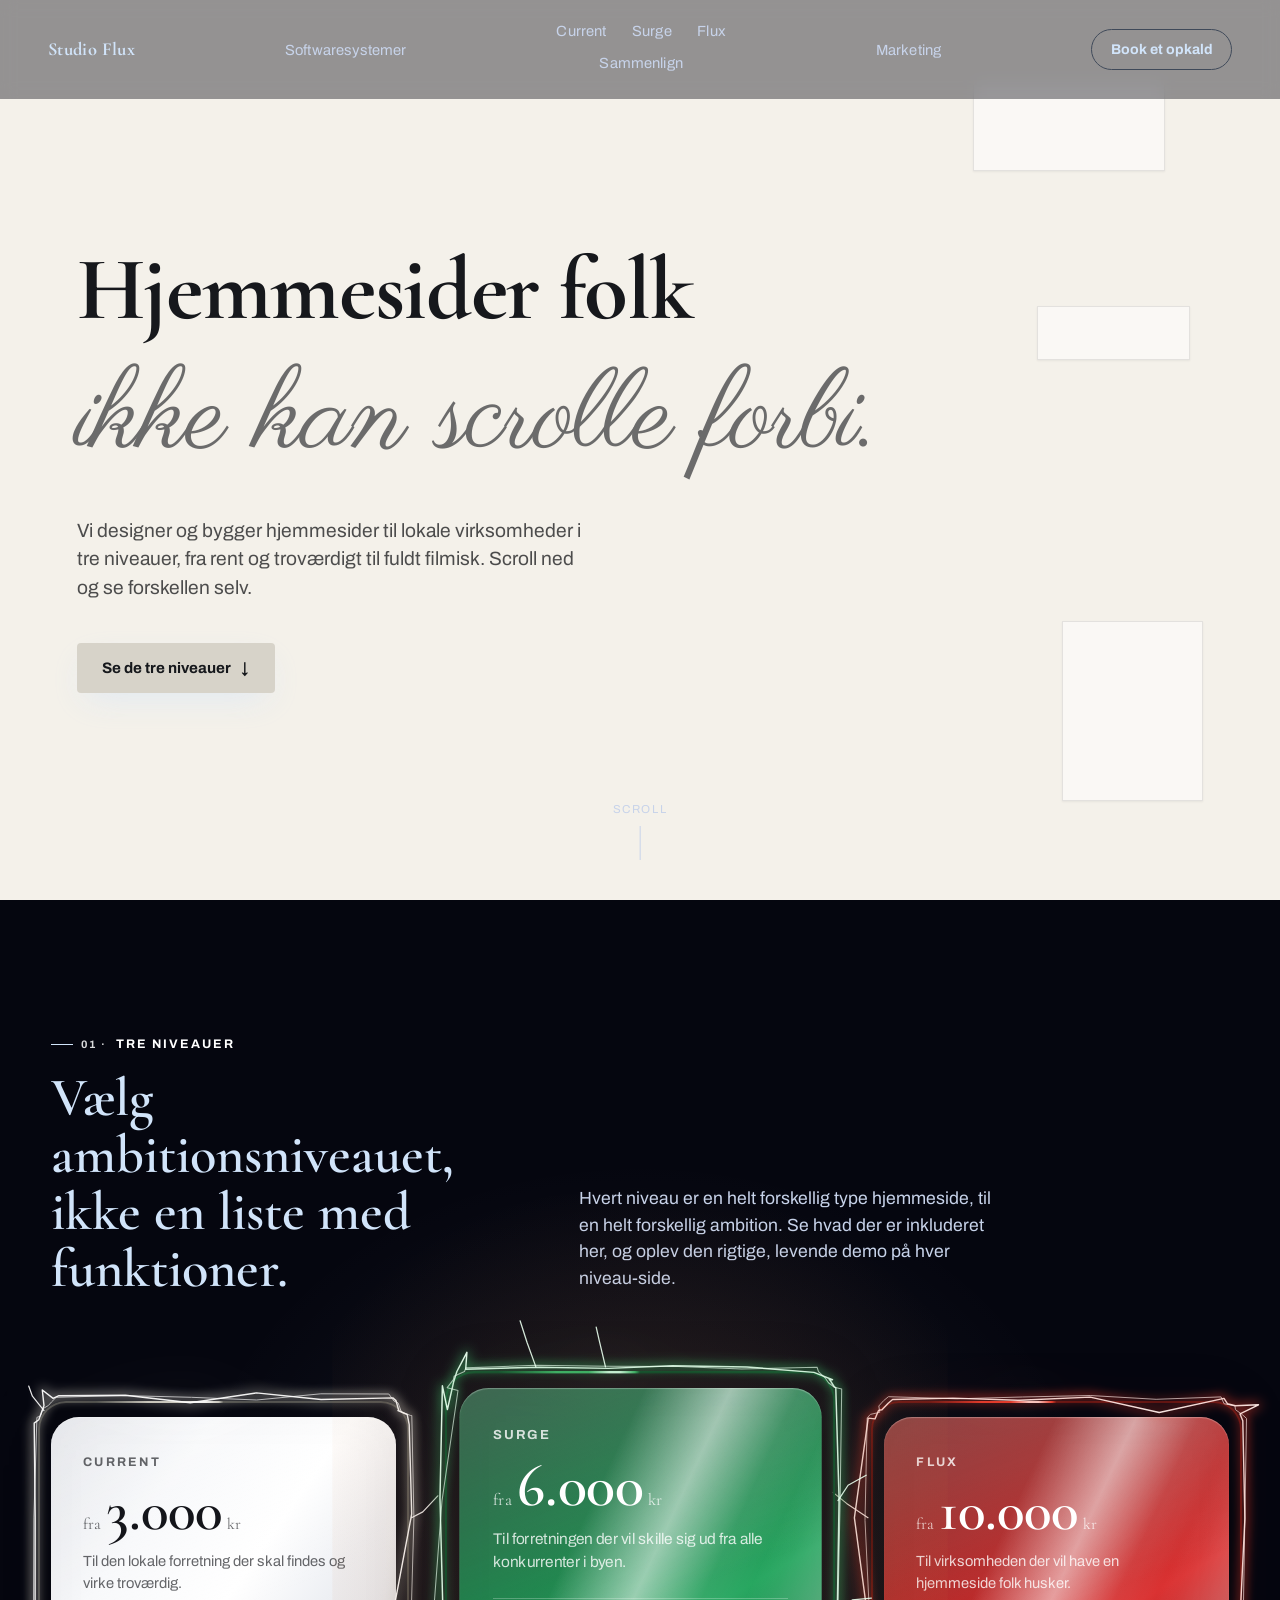
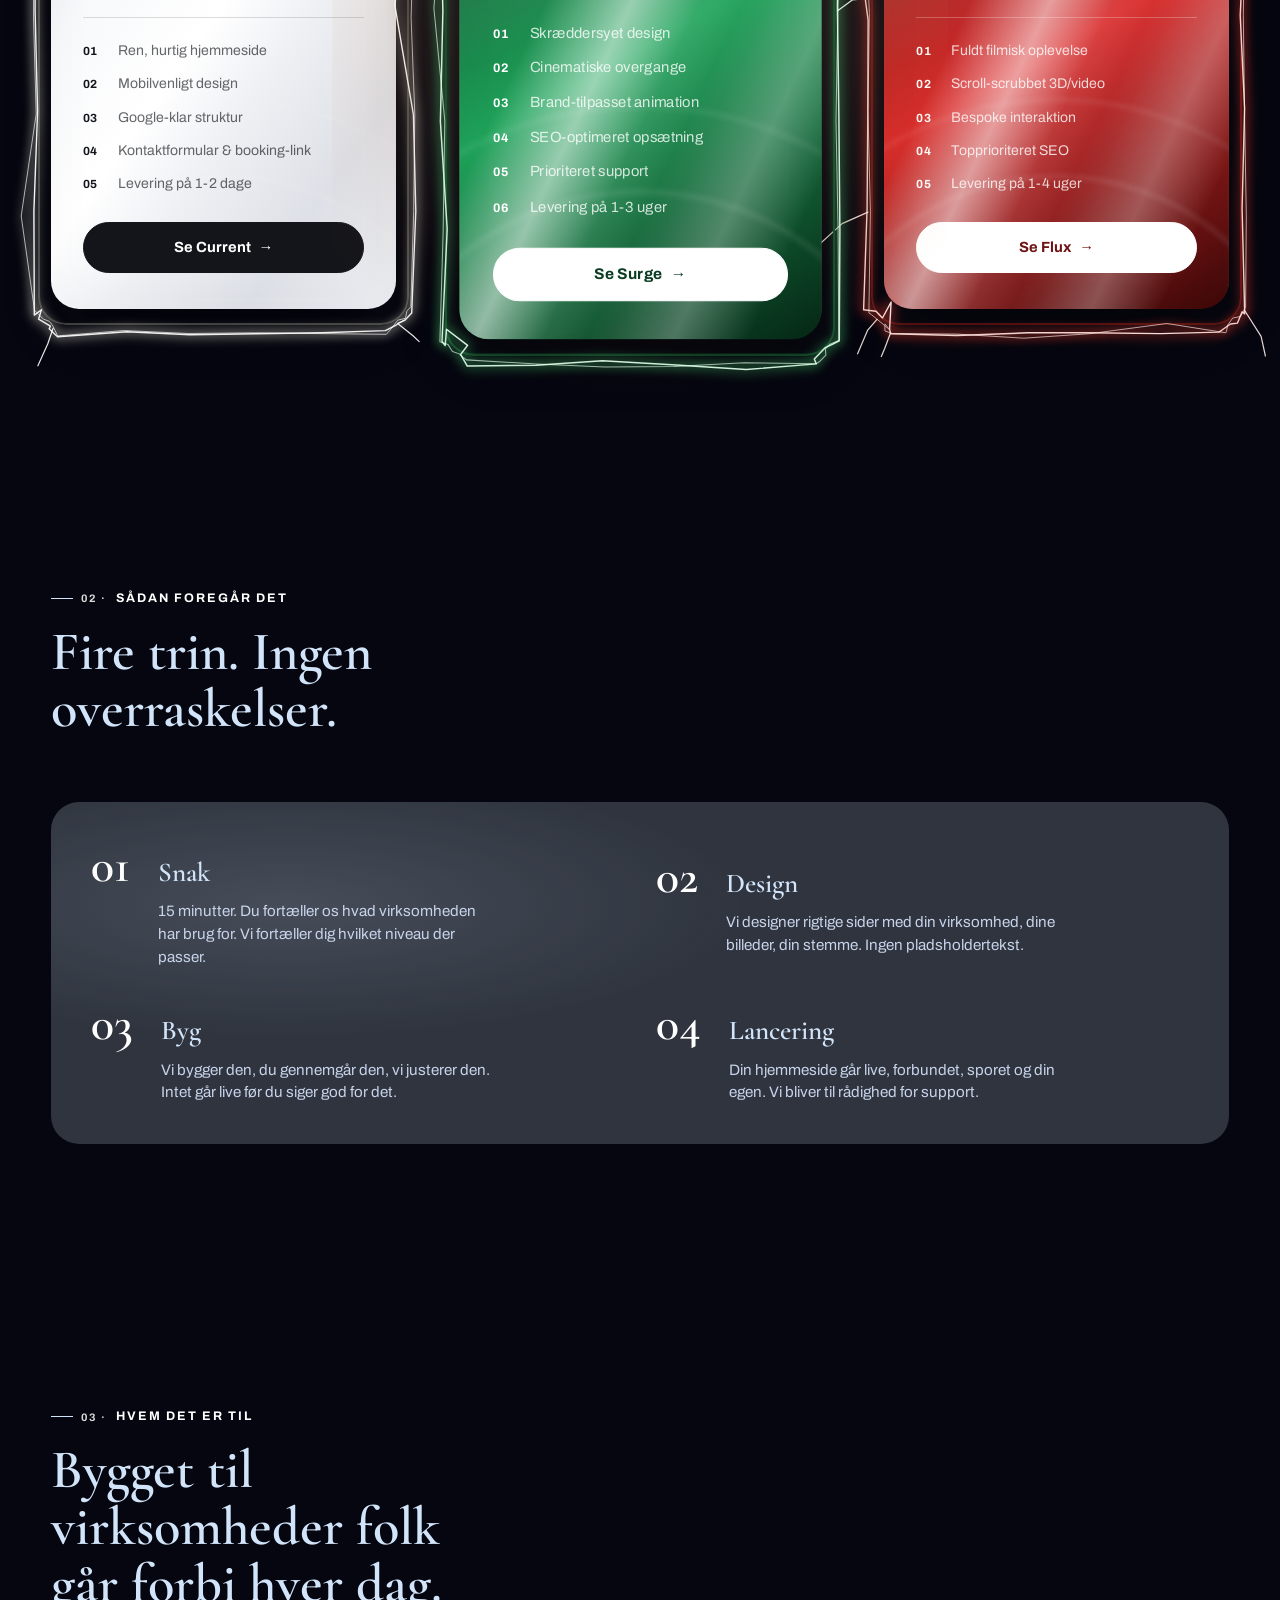
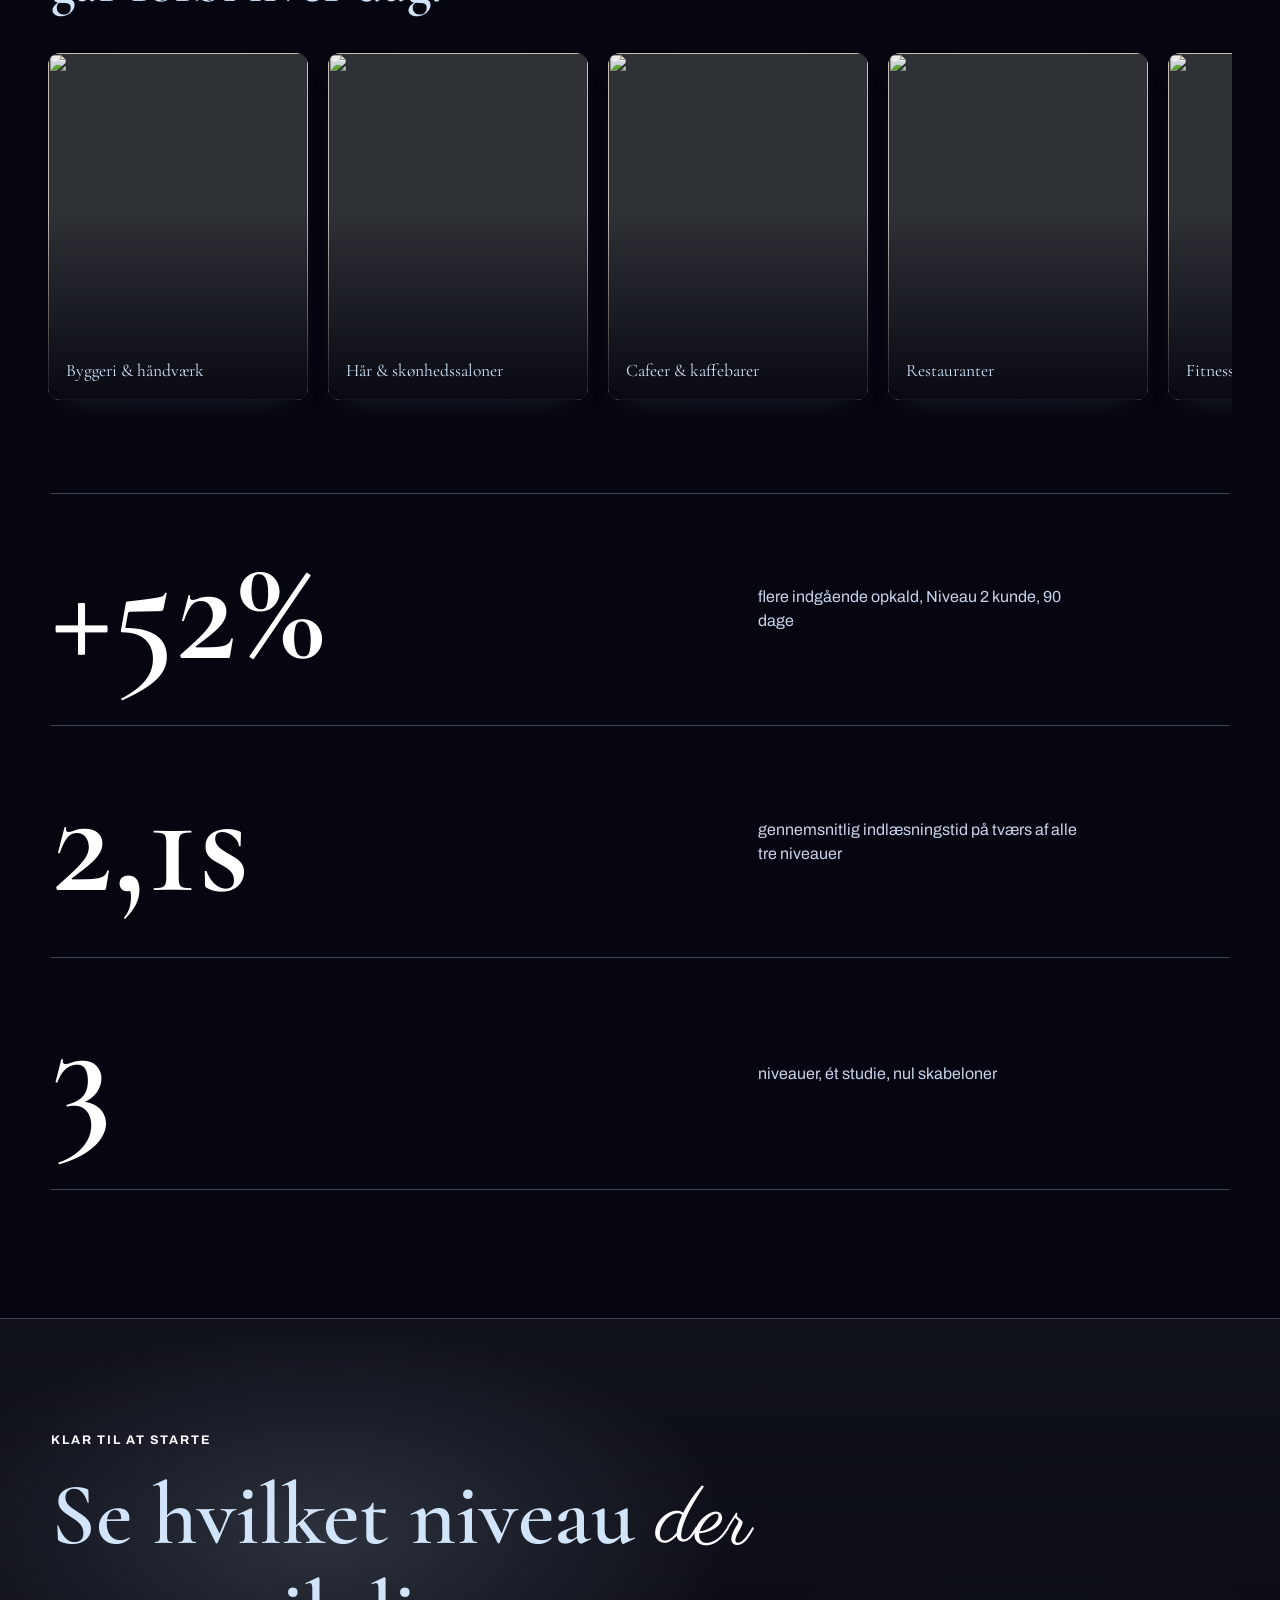
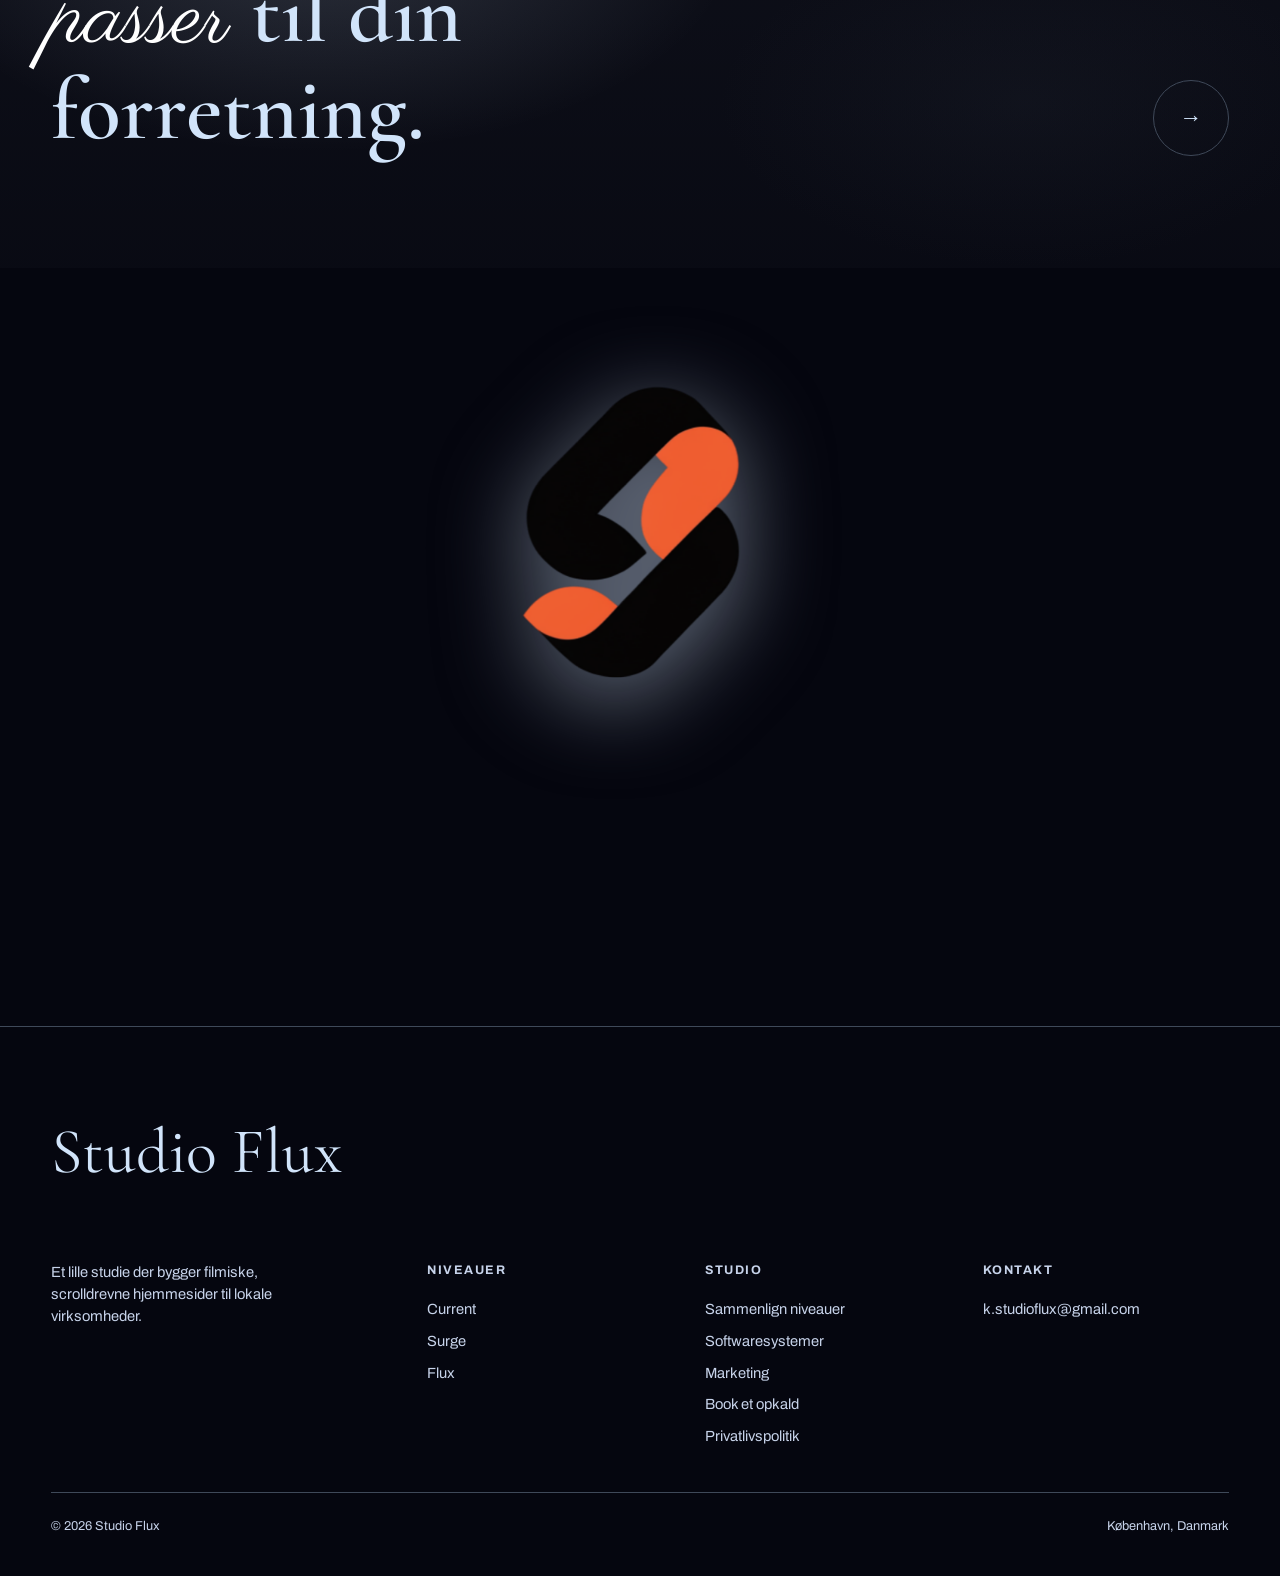
==== index.html @ fb71861e "Initial commit: Studio Flux marketing site Static HTML/CSS/JS site for Studio Flux, a Danish web des" ====
<!doctype html>
<html lang="da">
<head>
<meta charset="UTF-8" />
<meta name="viewport" content="width=device-width, initial-scale=1.0" />
<title>Studio Flux: Hjemmesider man ikke kan scrolle forbi</title>
<meta name="description" content="Studio Flux bygger hjemmesider til lokale virksomheder i tre niveauer: Current, Surge og Flux. Se forskellen, før du køber." />
<link rel="canonical" href="https://studioflux.com/">
<meta property="og:type" content="website">
<meta property="og:site_name" content="Studio Flux">
<meta property="og:title" content="Studio Flux: Hjemmesider man ikke kan scrolle forbi">
<meta property="og:description" content="Studio Flux bygger hjemmesider til lokale virksomheder i tre niveauer: Current, Surge og Flux. Se forskellen, før du køber.">
<meta property="og:url" content="https://studioflux.com/">
<meta property="og:image" content="https://studioflux.com/og-image.png">
<meta property="og:locale" content="da_DK">
<meta name="twitter:card" content="summary_large_image">
<meta name="twitter:title" content="Studio Flux: Hjemmesider man ikke kan scrolle forbi">
<meta name="twitter:description" content="Studio Flux bygger hjemmesider til lokale virksomheder i tre niveauer: Current, Surge og Flux. Se forskellen, før du køber.">
<meta name="twitter:image" content="https://studioflux.com/og-image.png">
<link rel="icon" type="image/svg+xml" href="favicon.svg">
<link rel="apple-touch-icon" href="apple-touch-icon.png">
<link rel="stylesheet" href="css/fonts.css">
<link rel="stylesheet" href="css/tokens.css">
<link rel="stylesheet" href="css/main.css">
<link rel="stylesheet" href="css/home.css">
<link rel="stylesheet" href="css/editorial.css">
<link rel="stylesheet" href="css/pricing-showcase.css">
</head>
<body class="site">
<a class="skip-link" href="#main">Skip to content</a>

<nav class="site-nav" aria-label="Primary">
  <a href="index.html" class="brand"><span class="dot" aria-hidden="true"></span> Studio Flux</a>
  <button class="nav-toggle" id="navToggle" aria-expanded="false" aria-controls="navLinks" aria-label="Toggle menu">
    <svg width="20" height="20" viewBox="0 0 20 20" fill="none" aria-hidden="true"><path d="M2 5h16M2 10h16M2 15h16" stroke="currentColor" stroke-width="1.6" stroke-linecap="round"/></svg>
  </button>
  <ul class="nav-links" id="navLinks">
    <li><a class="nav-link" href="pages/software.html">Softwaresystemer</a></li>
    <li class="nav-tier-group">
      <div class="nav-tier-row">
        <a class="nav-link" href="pages/foundation.html">Current</a>
        <a class="nav-link" href="pages/signature.html">Surge</a>
        <a class="nav-link" href="pages/immersive.html">Flux</a>
      </div>
      <a class="nav-link nav-link-compare" href="pages/compare.html">Sammenlign</a>
    </li>
    <li><a class="nav-link" href="pages/marketing.html">Marketing</a></li>
  </ul>
  <a class="nav-cta" href="pages/contact.html">Book et opkald</a>
</nav>

<main id="main">

  <!-- SCENE 1 : HERO UPGRADE -->
  <section class="hero-upgrade" id="hero" aria-label="Introduction">
    <div class="hero-pin">
      <div class="hero-bg-plain" aria-hidden="true"></div>
      <div class="hero-bg-cinematic" aria-hidden="true"></div>

      <div class="ghost-boxes" aria-hidden="true">
        <span class="ghost-box gb-1"></span>
        <span class="ghost-box gb-2"></span>
        <span class="ghost-box gb-3"></span>
      </div>

      <p class="hero-tier-label" aria-hidden="true">
        <span class="tier-tick">NIVEAU 0</span> &middot; <span class="tier-name-tick">Skabelon</span>
      </p>

      <div class="hero-content">
        <p class="hero-kicker" aria-hidden="true">Studio Flux / webdesignstudie</p>
        <h1 class="hero-h1" id="heroH1">
          <span class="h1-line">Hjemmesider folk</span>
          <span class="h1-line h1-accent font-script">ikke kan scrolle forbi.</span>
        </h1>
        <p class="hero-sub" id="heroSub">Vi designer og bygger hjemmesider til lokale virksomheder i tre niveauer, fra rent og troværdigt til fuldt filmisk. Scroll ned og se forskellen selv.</p>
        <a href="#tiers" class="hero-btn" id="heroBtn">
          <span>Se de tre niveauer</span>
          <span class="btn-arrow" aria-hidden="true">↓</span>
        </a>
      </div>

      <div class="scroll-cue" aria-hidden="true">
        <span>Scroll</span>
        <span class="scroll-cue-line"></span>
      </div>
    </div>
  </section>

  <!-- SCENE 2 : PRICING SHOWCASE -->
  <section class="section pricing-showcase-section" id="tiers" aria-label="Choose a tier">
    <div class="container intro-split">
      <div class="intro-split-head">
        <span class="eyebrow">Tre niveauer</span>
        <h2 class="section-title">Vælg ambitionsniveauet, ikke en liste med funktioner.</h2>
      </div>
      <div class="intro-split-support">
        <p class="section-lede">Hvert niveau er en helt forskellig type hjemmeside, til en helt forskellig ambition. Se hvad der er inkluderet her, og oplev den rigtige, levende demo på hver niveau-side.</p>
      </div>
    </div>

    <div class="container pricing-row">

      <article class="pricing-card" data-tier="current" data-level="1">
        <span class="price-hero-ring" aria-hidden="true"></span>
        <svg class="price-hero-bolt" aria-hidden="true"></svg>
        <span class="price-hero-spark price-hero-spark-1" aria-hidden="true"></span>
        <span class="price-hero-spark price-hero-spark-2" aria-hidden="true"></span>
        <span class="price-hero-spark price-hero-spark-3" aria-hidden="true"></span>
        <span class="price-hero-spark price-hero-spark-4" aria-hidden="true"></span>
        <span class="price-hero-spark price-hero-spark-5" aria-hidden="true"></span>
        <span class="price-hero-bloom" aria-hidden="true"></span>
        <span class="pricing-tier">Current</span>
        <div class="pricing-price"><span class="pre">fra</span><span class="num">3.000</span><span class="unit">kr</span></div>
        <p class="pricing-for">Til den lokale forretning der skal findes og virke troværdig.</p>
        <hr class="pricing-hr">
        <ol class="pricing-feat">
          <li><span class="n">01</span><span>Ren, hurtig hjemmeside</span></li>
          <li><span class="n">02</span><span>Mobilvenligt design</span></li>
          <li><span class="n">03</span><span>Google-klar struktur</span></li>
          <li><span class="n">04</span><span>Kontaktformular &amp; booking-link</span></li>
          <li><span class="n">05</span><span>Levering på 1-2 dage</span></li>
        </ol>
        <a class="pricing-btn pricing-btn-ghost" href="pages/foundation.html">Se Current <span class="btn-arrow" aria-hidden="true">→</span></a>
      </article>

      <div class="pricing-card-featured-wrap">
        <div class="pricing-bg-bleed" aria-hidden="true"></div>
        <article class="pricing-card pricing-card-featured" data-tier="surge" data-level="2">
          <span class="price-hero-ring" aria-hidden="true"></span>
          <svg class="price-hero-bolt" aria-hidden="true"></svg>
          <span class="price-hero-spark price-hero-spark-1" aria-hidden="true"></span>
          <span class="price-hero-spark price-hero-spark-2" aria-hidden="true"></span>
          <span class="price-hero-spark price-hero-spark-3" aria-hidden="true"></span>
          <span class="price-hero-spark price-hero-spark-4" aria-hidden="true"></span>
          <span class="price-hero-spark price-hero-spark-5" aria-hidden="true"></span>
          <span class="price-hero-bloom" aria-hidden="true"></span>

          <span class="pricing-tier">Surge</span>
          <div class="pricing-price"><span class="pre">fra</span><span class="num">6.000</span><span class="unit">kr</span></div>
          <p class="pricing-for">Til forretningen der vil skille sig ud fra alle konkurrenter i byen.</p>
          <hr class="pricing-hr">
          <ol class="pricing-feat">
            <li><span class="n">01</span><span>Skræddersyet design</span></li>
            <li><span class="n">02</span><span>Cinematiske overgange</span></li>
            <li><span class="n">03</span><span>Brand-tilpasset animation</span></li>
            <li><span class="n">04</span><span>SEO-optimeret opsætning</span></li>
            <li><span class="n">05</span><span>Prioriteret support</span></li>
            <li><span class="n">06</span><span>Levering på 1-3 uger</span></li>
          </ol>
          <a class="pricing-btn pricing-btn-solid" href="pages/signature.html">Se Surge <span class="btn-arrow" aria-hidden="true">→</span></a>
        </article>
      </div>

      <article class="pricing-card" data-tier="flux" data-level="3">
        <span class="price-hero-ring" aria-hidden="true"></span>
        <svg class="price-hero-bolt" aria-hidden="true"></svg>
        <span class="price-hero-spark price-hero-spark-1" aria-hidden="true"></span>
        <span class="price-hero-spark price-hero-spark-2" aria-hidden="true"></span>
        <span class="price-hero-spark price-hero-spark-3" aria-hidden="true"></span>
        <span class="price-hero-spark price-hero-spark-4" aria-hidden="true"></span>
        <span class="price-hero-spark price-hero-spark-5" aria-hidden="true"></span>
        <span class="price-hero-bloom" aria-hidden="true"></span>
        <span class="pricing-tier">Flux</span>
        <div class="pricing-price"><span class="pre">fra</span><span class="num">10.000</span><span class="unit">kr</span></div>
        <p class="pricing-for">Til virksomheden der vil have en hjemmeside folk husker.</p>
        <hr class="pricing-hr">
        <ol class="pricing-feat">
          <li><span class="n">01</span><span>Fuldt filmisk oplevelse</span></li>
          <li><span class="n">02</span><span>Scroll-scrubbet 3D/video</span></li>
          <li><span class="n">03</span><span>Bespoke interaktion</span></li>
          <li><span class="n">04</span><span>Topprioriteret SEO</span></li>
          <li><span class="n">05</span><span>Levering på 1-4 uger</span></li>
        </ol>
        <a class="pricing-btn pricing-btn-ghost" href="pages/immersive.html">Se Flux <span class="btn-arrow" aria-hidden="true">→</span></a>
      </article>

    </div>
  </section>

  <!-- SCENE 3 : PROCESS + VIDEO -->
  <section class="section process-section" aria-label="How it works">
    <div class="container">
      <span class="eyebrow">Sådan foregår det</span>
      <h2 class="section-title">Fire trin. Ingen overraskelser.</h2>
    </div>

    <div class="process-video-wrap container">
      <video class="process-video" id="processVideo" muted playsinline preload="auto" aria-hidden="true"></video>
      <div class="process-video-scrim" aria-hidden="true"></div>

      <div class="process-steps">
        <div class="process-step is-active" data-step="0">
          <span class="process-step-num">01</span>
          <div>
            <h3>Snak</h3>
            <p>15 minutter. Du fortæller os hvad virksomheden har brug for. Vi fortæller dig hvilket niveau der passer.</p>
          </div>
        </div>
        <div class="process-step" data-step="1">
          <span class="process-step-num">02</span>
          <div>
            <h3>Design</h3>
            <p>Vi designer rigtige sider med din virksomhed, dine billeder, din stemme. Ingen pladsholdertekst.</p>
          </div>
        </div>
        <div class="process-step" data-step="2">
          <span class="process-step-num">03</span>
          <div>
            <h3>Byg</h3>
            <p>Vi bygger den, du gennemgår den, vi justerer den. Intet går live før du siger god for det.</p>
          </div>
        </div>
        <div class="process-step" data-step="3">
          <span class="process-step-num">04</span>
          <div>
            <h3>Lancering</h3>
            <p>Din hjemmeside går live, forbundet, sporet og din egen. Vi bliver til rådighed for support.</p>
          </div>
        </div>
      </div>

      <div class="process-progress" role="tablist" aria-label="Trin i processen">
        <button type="button" class="process-progress-bar is-active" data-step="0" role="tab" aria-selected="true" aria-label="Trin 1: Snak"><i></i></button>
        <button type="button" class="process-progress-bar" data-step="1" role="tab" aria-selected="false" aria-label="Trin 2: Design"><i></i></button>
        <button type="button" class="process-progress-bar" data-step="2" role="tab" aria-selected="false" aria-label="Trin 3: Byg"><i></i></button>
        <button type="button" class="process-progress-bar" data-step="3" role="tab" aria-selected="false" aria-label="Trin 4: Lancering"><i></i></button>
      </div>
    </div>
  </section>

  <!-- SCENE 4 : WHO IT'S FOR -->
  <section class="section whofor-section" aria-label="Who Studio Flux builds for">
    <div class="container">
      <span class="eyebrow">Hvem det er til</span>
      <h2 class="section-title">Bygget til virksomheder folk går forbi hver dag.</h2>
    </div>
    <div class="trade-strip" id="tradeStrip" role="list">
      <div class="trade-card" role="listitem">
        <img src="https://images.unsplash.com/photo-1541888946425-d81bb19240f5?auto=format&fit=crop&w=800&q=70" alt="" loading="lazy">
        <span>Byggeri &amp; håndværk</span>
      </div>
      <div class="trade-card" role="listitem">
        <img src="https://images.unsplash.com/photo-1560066984-138dadb4c035?auto=format&fit=crop&w=800&q=70" alt="" loading="lazy">
        <span>Hår &amp; skønhedssaloner</span>
      </div>
      <div class="trade-card" role="listitem">
        <img src="https://images.unsplash.com/photo-1495474472287-4d71bcdd2085?auto=format&fit=crop&w=800&q=70" alt="" loading="lazy">
        <span>Cafeer &amp; kaffebarer</span>
      </div>
      <div class="trade-card" role="listitem">
        <img src="https://images.unsplash.com/photo-1517248135467-4c7edcad34c4?auto=format&fit=crop&w=800&q=70" alt="" loading="lazy">
        <span>Restauranter</span>
      </div>
      <div class="trade-card" role="listitem">
        <img src="https://images.unsplash.com/photo-1571902943202-507ec2618e8f?auto=format&fit=crop&w=800&q=70" alt="" loading="lazy">
        <span>Fitnesscentre &amp; studier</span>
      </div>
      <div class="trade-card" role="listitem">
        <img src="https://images.unsplash.com/photo-1504148455328-c376907d081c?auto=format&fit=crop&w=800&q=70" alt="" loading="lazy">
        <span>Tømrer &amp; snedker</span>
      </div>
    </div>
  </section>

  <!-- SCENE 5 : PROOF -->
  <section class="section proof-cta-section" aria-label="Proof">
    <div class="container stat-stack" aria-label="Kundeoplevelser">
      <div class="stat-block">
        <span class="stat-number" data-count-to="64" data-prefix="+" data-suffix="%">+0%</span>
        <div class="stat-copy"><p>flere indgående opkald, Niveau 2 kunde, 90 dage</p></div>
      </div>
      <div class="stat-block">
        <span class="stat-number">2,1s</span>
        <div class="stat-copy"><p>gennemsnitlig indlæsningstid på tværs af alle tre niveauer</p></div>
      </div>
      <div class="stat-block">
        <span class="stat-number">3</span>
        <div class="stat-copy"><p>niveauer, ét studie, nul skabeloner</p></div>
      </div>
    </div>
  </section>

  <!-- SCENE 6 : CLOSING CTA -->
  <a class="closing-cta" href="pages/contact.html">
    <div class="closing-cta-inner">
      <div>
        <span class="closing-cta-eyebrow">Klar til at starte</span>
        <h2>Se hvilket niveau <span class="font-script">der passer</span> til din forretning.</h2>
      </div>
      <span class="closing-cta-arrow" aria-hidden="true">→</span>
    </div>
  </a>

  <section class="section ig-badge-section" aria-label="Følg os">
    <div class="container" style="display:flex; justify-content:center;">
      <a class="ig-badge" href="https://www.instagram.com/stu.dioflux/" target="_blank" rel="noopener noreferrer" aria-label="Følg Studio Flux på Instagram (åbner i nyt vindue)">
        <img src="img/studio-flux-icon-transparent.png" alt="">
      </a>
    </div>
  </section>

</main>

<footer class="site-footer">
  <a href="index.html" class="footer-brand">Studio Flux</a>
  <div class="footer-grid">
    <div>
      <p style="color:var(--bone-dim); max-width:32ch; font-size:0.92rem;">Et lille studie der bygger filmiske, scrolldrevne hjemmesider til lokale virksomheder.</p>
    </div>
    <div>
      <h4>Niveauer</h4>
      <a href="pages/foundation.html">Current</a>
      <a href="pages/signature.html">Surge</a>
      <a href="pages/immersive.html">Flux</a>
    </div>
    <div>
      <h4>Studio</h4>
      <a href="pages/compare.html">Sammenlign niveauer</a>
      <a href="pages/software.html">Softwaresystemer</a>
      <a href="pages/marketing.html">Marketing</a>
      <a href="pages/contact.html">Book et opkald</a>
      <a href="pages/privatlivspolitik.html">Privatlivspolitik</a>
    </div>
    <div>
      <h4>Kontakt</h4>
      <a href="mailto:k.studioflux@gmail.com">k.studioflux@gmail.com</a>
    </div>
  </div>
  <div class="foot-bottom">
    <span>© 2026 Studio Flux</span>
    <span>København, Danmark</span>
  </div>
</footer>

<script src="https://cdn.jsdelivr.net/npm/gsap@3.12.5/dist/gsap.min.js"></script>
<script src="https://cdn.jsdelivr.net/npm/gsap@3.12.5/dist/ScrollTrigger.min.js"></script>
<script src="https://cdn.jsdelivr.net/npm/lenis@1.1.13/dist/lenis.min.js"></script>
<script src="js/main.js"></script>
<script src="js/hero.js"></script>
<script src="js/tiers.js"></script>
<script src="js/pricing-showcase.js"></script>
<script src="js/process-video.js"></script>
<script src="js/editorial.js"></script>
</body>
</html>
---- css/fonts.css ----
/* Self-hosted fonts (GDPR: no request to Google's servers, no IP shared
   with a third party just to render text). Latin subset only — covers
   Danish (æ, ø, å) and English copy used on this site. */

@font-face {
  font-family: 'Archivo';
  font-style: normal;
  font-weight: 400 800;
  font-display: swap;
  src: url("fonts/archivo-variable.woff2") format('woff2');
  unicode-range: U+0000-00FF, U+0131, U+0152-0153, U+02BB-02BC, U+02C6, U+02DA, U+02DC, U+0304, U+0308, U+0329, U+2000-206F, U+20AC, U+2122, U+2191, U+2193, U+2212, U+2215, U+FEFF, U+FFFD;
}

@font-face {
  font-family: 'Cormorant Garamond';
  font-style: normal;
  font-weight: 300 700;
  font-display: swap;
  src: url("fonts/cormorant-garamond-normal.woff2") format('woff2');
  unicode-range: U+0000-00FF, U+0131, U+0152-0153, U+02BB-02BC, U+02C6, U+02DA, U+02DC, U+0304, U+0308, U+0329, U+2000-206F, U+20AC, U+2122, U+2191, U+2193, U+2212, U+2215, U+FEFF, U+FFFD;
}

@font-face {
  font-family: 'Cormorant Garamond';
  font-style: italic;
  font-weight: 400 500;
  font-display: swap;
  src: url("fonts/cormorant-garamond-italic.woff2") format('woff2');
  unicode-range: U+0000-00FF, U+0131, U+0152-0153, U+02BB-02BC, U+02C6, U+02DA, U+02DC, U+0304, U+0308, U+0329, U+2000-206F, U+20AC, U+2122, U+2191, U+2193, U+2212, U+2215, U+FEFF, U+FFFD;
}

@font-face {
  font-family: 'Parisienne';
  font-style: normal;
  font-weight: 400;
  font-display: swap;
  src: url("fonts/parisienne-regular.woff2") format('woff2');
  unicode-range: U+0000-00FF, U+0131, U+0152-0153, U+02BB-02BC, U+02C6, U+02DA, U+02DC, U+0304, U+0308, U+0329, U+2000-206F, U+20AC, U+2122, U+2191, U+2193, U+2212, U+2215, U+FEFF, U+FFFD;
}

/* Only used on demo/tier1.html (Kaffe Værk) */
@font-face {
  font-family: 'Inter';
  font-style: normal;
  font-weight: 400 800;
  font-display: swap;
  src: url("fonts/inter-variable.woff2") format('woff2');
  unicode-range: U+0000-00FF, U+0131, U+0152-0153, U+02BB-02BC, U+02C6, U+02DA, U+02DC, U+0304, U+0308, U+0329, U+2000-206F, U+20AC, U+2122, U+2191, U+2193, U+2212, U+2215, U+FEFF, U+FFFD;
}

/* Only used on demo/tier2.html (Studio Nord Hair) */
@font-face {
  font-family: 'Playfair Display';
  font-style: normal;
  font-weight: 400 700;
  font-display: swap;
  src: url("fonts/playfair-display-normal.woff2") format('woff2');
  unicode-range: U+0000-00FF, U+0131, U+0152-0153, U+02BB-02BC, U+02C6, U+02DA, U+02DC, U+0304, U+0308, U+0329, U+2000-206F, U+20AC, U+2122, U+2191, U+2193, U+2212, U+2215, U+FEFF, U+FFFD;
}

@font-face {
  font-family: 'Playfair Display';
  font-style: italic;
  font-weight: 500;
  font-display: swap;
  src: url("fonts/playfair-display-italic.woff2") format('woff2');
  unicode-range: U+0000-00FF, U+0131, U+0152-0153, U+02BB-02BC, U+02C6, U+02DA, U+02DC, U+0304, U+0308, U+0329, U+2000-206F, U+20AC, U+2122, U+2191, U+2193, U+2212, U+2215, U+FEFF, U+FFFD;
}

@font-face {
  font-family: 'Work Sans';
  font-style: normal;
  font-weight: 400 600;
  font-display: swap;
  src: url("fonts/work-sans-variable.woff2") format('woff2');
  unicode-range: U+0000-00FF, U+0131, U+0152-0153, U+02BB-02BC, U+02C6, U+02DA, U+02DC, U+0304, U+0308, U+0329, U+2000-206F, U+20AC, U+2122, U+2191, U+2193, U+2212, U+2215, U+FEFF, U+FFFD;
}
---- css/tokens.css ----
/*
  Design tokens: "Midnight Frost"
  ----------------------------------------------------
  --ink          #05060F   base background (Midnight Canvas), deepest surface
  --ink-soft     #2F343E   elevated surfaces / cards (Steel Plate)
  --ink-softer   #3F4959   hover surfaces / borders / shadow tint (Gridline Blue)
  --bone         #D1E4FA   primary text + accent/links on dark (Frost Glow)
  --bone-dim     #C7D3EA   secondary text on dark (Moon Mist)
  --ember        #D1E4FA   accent — CTAs, highlights (Frost Glow, same as --bone
                            by design: this palette uses one luminous
                            foreground for both body and links)
  --ember-bright #FFFFFF   hover / max-emphasis state (Pure White)
  --pine         #D1E4FA   secondary accent, formerly Surge tier's own hue —
                            unified into the single Frost Glow accent
  --steel        #D1E4FA   secondary accent, formerly Current tier's own hue —
                            unified into the single Frost Glow accent
  ----------------------------------------------------
  Note: the price-hero border animation (ring/bolt/spark/bloom) and the demo
  sub-sites (Kaffe Værk, Studio Nord Hair, Madsen & Søn) intentionally do not
  use these tokens — they're separate, deliberately-scoped color systems.
  ----------------------------------------------------
  Display face: Cormorant Garamond (elegant serif)
  Script face:  Parisienne (flowing accent script)
  Body face:    Archivo (quiet geometric grotesk)
*/

:root {
  --ink: #05060F;
  --ink-soft: #2F343E;
  --ink-softer: #3F4959;
  --bone: #D1E4FA;
  --bone-dim: #C7D3EA;
  --ember: #D1E4FA;
  --ember-bright: #FFFFFF;
  --pine: #D1E4FA;
  --pine-bright: #FFFFFF;
  --steel: #D1E4FA;
  --steel-bright: #FFFFFF;

  --font-display: "Cormorant Garamond", ui-serif, Georgia, serif;
  --font-script: "Parisienne", cursive;
  --font-body: "Archivo", -apple-system, BlinkMacSystemFont, "Segoe UI", sans-serif;

  --ease-physical: cubic-bezier(0.22, 1, 0.36, 1);
  --ease-out-soft: cubic-bezier(0.16, 1, 0.3, 1);
  --ease-in-out-soft: cubic-bezier(0.65, 0, 0.35, 1);

  --container: min(1200px, 92vw);
  --radius-sm: 6px;
  --radius-md: 14px;
  --radius-lg: 28px;
  --radius-pill: 999px;

  /* Hairline elevation — technique borrowed from Linear's design system:
     separate surfaces with a thin inset border instead of a drop shadow,
     kept in Ember & Iron's own bone/ink values rather than Linear's grey. */
  --hairline: rgba(186, 215, 247, 0.16);
  --hairline-bright: rgba(186, 215, 247, 0.32);
  --shadow-sm: 0 2px 6px rgba(63, 73, 89, 0.35);
  --shadow-card: inset 0 0 0 1px var(--hairline), 0 14px 30px -22px rgba(63, 73, 89, 0.7);
  --shadow-card-bright: inset 0 0 0 1px var(--hairline-bright), 0 14px 30px -22px rgba(63, 73, 89, 0.7);
  --shadow-xl: 0 24px 60px -20px rgba(63, 73, 89, 0.55);

  /* Tight tracking at display sizes — same borrowed principle, tuned less
     aggressively than Linear's -0.022em since it's layered onto Archivo,
     not Inter, and only used on the bold uppercase display treatment. */
  --tracking-display: -0.02em;
}

* {
  box-sizing: border-box;
}

html {
  background: var(--ink);
  scroll-behavior: auto;
}

body {
  margin: 0;
  background: var(--ink);
  color: var(--bone);
  font-family: var(--font-body);
  font-size: 16px;
  line-height: 1.5;
  -webkit-font-smoothing: antialiased;
  text-rendering: optimizeLegibility;
}

img {
  max-width: 100%;
  display: block;
}

a {
  color: inherit;
}

h1, h2, h3, h4 {
  font-family: var(--font-display);
  margin: 0;
  font-weight: 600;
}

.font-script {
  font-family: var(--font-script);
  font-weight: 400;
}

p {
  margin: 0;
}

button {
  font-family: inherit;
}

.container {
  width: var(--container);
  margin-inline: auto;
}

/* Visible focus states everywhere */
a:focus-visible,
button:focus-visible,
input:focus-visible,
select:focus-visible,
textarea:focus-visible,
[tabindex]:focus-visible {
  outline: 2px solid var(--ember-bright);
  outline-offset: 3px;
  border-radius: 4px;
}

.skip-link {
  position: absolute;
  left: -9999px;
  top: 0;
  background: var(--ember);
  color: var(--ink);
  padding: 0.75rem 1.25rem;
  z-index: 1000;
  border-radius: 0 0 var(--radius-sm) 0;
  font-weight: 700;
  text-decoration: none;
}

.skip-link:focus {
  left: 0;
}

.visually-hidden {
  position: absolute;
  width: 1px;
  height: 1px;
  padding: 0;
  margin: -1px;
  overflow: hidden;
  clip: rect(0, 0, 0, 0);
  white-space: nowrap;
  border: 0;
}

@media (prefers-reduced-motion: reduce) {
  *, *::before, *::after {
    animation-duration: 0.001ms !important;
    animation-iteration-count: 1 !important;
    transition-duration: 0.001ms !important;
    scroll-behavior: auto !important;
  }
}
---- css/main.css ----
/* Sales site — shared layout, nav, footer, and section styles */

@font-face {
  font-display: swap;
}

body.site {
  overflow-x: hidden;
}

/* ---------- Nav ---------- */
.site-nav {
  position: fixed;
  top: 0;
  left: 0;
  right: 0;
  z-index: 500;
  display: flex;
  align-items: center;
  gap: clamp(1rem, 2vw, 2rem);
  padding: 1.25rem clamp(1.25rem, 4vw, 3rem);
  /* Never fully transparent — the homepage's plain-mockup hero state
     underneath is light, and the nav's own light frost text needs some
     scrim to stay readable no matter what's behind it. */
  background: rgba(5, 6, 15, 0.4);
  backdrop-filter: blur(8px);
  -webkit-backdrop-filter: blur(8px);
  box-shadow: inset 0 -1px 0 transparent;
  transition: background 0.35s, backdrop-filter 0.35s, box-shadow 0.35s;
}

.site-nav.is-scrolled {
  background: rgba(5, 6, 15, 0.78);
  backdrop-filter: blur(14px);
  -webkit-backdrop-filter: blur(14px);
  box-shadow: inset 0 -1px 0 var(--hairline);
}

.site-nav .brand {
  font-family: var(--font-display);
  font-weight: 700;
  font-size: 1.15rem;
  letter-spacing: 0.02em;
  text-decoration: none;
  color: var(--bone);
  display: flex;
  align-items: center;
  gap: 0.5rem;
}

.site-nav .brand .dot {
  display: none;
}

/* display:contents lets the <li>s become direct flex items of .site-nav
   itself (peers of the brand and the CTA), so auto-margins can distribute
   space across the *whole* bar, not just within the list. */
.site-nav ul {
  list-style: none;
  display: contents;
  margin: 0;
  padding: 0;
}

/* Four equal auto-margins — both sides of Softwaresystemer and both sides
   of Marketing — split all the bar's free space into four equal gaps:
   brand<->Software, Software<->Current, Sammenlign<->Marketing, and
   Marketing<->CTA. The core tier links (Current...Sammenlign) keep only
   the bar's normal small gap between them, so they stay grouped while
   Software and Marketing sit exactly centered in their own gaps. */
.site-nav ul li:first-child,
.site-nav ul li:last-child {
  margin-left: auto;
  margin-right: auto;
}

.site-nav a.nav-link {
  position: relative;
  text-decoration: none;
  color: var(--bone-dim);
  font-size: 0.92rem;
  letter-spacing: 0.01em;
  padding-bottom: 0.3rem;
  transition: color 0.3s var(--ease-out-soft);
}

.site-nav a.nav-link::after {
  content: "";
  position: absolute;
  left: 0;
  right: 0;
  bottom: 0;
  height: 1px;
  background: var(--ember-bright);
  transform: scaleX(0);
  transform-origin: left;
  transition: transform 0.35s var(--ease-out-soft);
}

.site-nav a.nav-link:hover,
.site-nav a.nav-link.active {
  color: var(--ember-bright);
}

.site-nav a.nav-link:hover::after,
.site-nav a.nav-link.active::after {
  transform: scaleX(1);
}

/* Current / Surge / Flux stay one row; Sammenlign sits centered on its own
   line underneath — under the group as a whole, which puts it under Surge
   specifically since Surge is the middle tier. */
.nav-tier-group {
  display: flex;
  flex-direction: column;
  align-items: center;
  gap: 0.35rem;
}
.nav-tier-row {
  display: flex;
  align-items: center;
  gap: clamp(1rem, 2vw, 2rem);
}
.nav-link-compare {
  font-size: 0.76rem;
}

.site-nav .nav-cta {
  background: transparent;
  color: var(--bone);
  border: 1px solid var(--ink-softer);
  padding: 0.55rem 1.15rem;
  border-radius: var(--radius-pill);
  font-weight: 700;
  font-size: 0.88rem;
  text-decoration: none;
  transition: transform 0.35s var(--ease-physical), box-shadow 0.35s var(--ease-physical), background 0.3s, border-color 0.3s, color 0.3s;
}

.site-nav .nav-cta:hover {
  background: var(--ember);
  border-color: var(--ember);
  color: var(--ink);
  transform: translateY(-2px);
  box-shadow: 0 8px 24px -6px rgba(209, 228, 250, 0.6);
}

.nav-toggle {
  display: none;
  background: none;
  border: 1px solid var(--ink-softer);
  color: var(--bone);
  width: 42px;
  height: 42px;
  border-radius: var(--radius-sm);
  cursor: pointer;
}

@media (max-width: 760px) {
  .site-nav ul.nav-links {
    display: flex;
    position: fixed;
    top: 0;
    right: 0;
    left: 30%;
    height: 100vh;
    height: 100dvh;
    background: var(--ink-soft);
    flex-direction: column;
    gap: clamp(1rem, 2vw, 2rem);
    padding: 6rem 2rem 2rem;
    transform: translateX(100%);
    transition: transform 0.45s var(--ease-physical);
  }
  .site-nav ul.nav-links.open {
    transform: translateX(0);
  }
  .nav-toggle {
    display: block;
  }
  .site-nav .nav-cta {
    display: none;
  }
  .site-nav ul li:first-child,
  .site-nav ul li:last-child {
    margin-left: 0;
    margin-right: 0;
  }
  .site-nav ul li:first-child { margin-bottom: 1.5rem; }
  .site-nav ul li:last-child { margin-top: 1.5rem; }

  /* The narrow slide-in panel doesn't have room for Current/Surge/Flux on
     one unwrapping line — let it wrap rather than clip. Needs an explicit
     width because .nav-tier-group centers it (shrink-to-fit), so it never
     naturally hits an edge to wrap against otherwise. */
  .nav-tier-group { width: 100%; }
  .nav-tier-row { flex-wrap: wrap; justify-content: center; width: 100%; gap: 0.75rem 1rem; }
}

/* ---------- Footer ---------- */
.site-footer {
  border-top: 1px solid var(--ink-softer);
  padding: clamp(3rem, 6vw, 4.5rem) clamp(1.25rem, 4vw, 3rem) 2.5rem;
  margin-top: 6rem;
}

.site-footer .footer-brand {
  width: var(--container);
  margin-inline: auto;
  font-family: var(--font-display);
  font-size: clamp(2.5rem, 6vw, 4rem);
  color: var(--bone);
  text-decoration: none;
  display: block;
  margin-bottom: clamp(2rem, 5vw, 3.5rem);
}

.site-footer .footer-brand:hover { color: var(--ember-bright); }

.site-footer .footer-grid {
  display: grid;
  grid-template-columns: 1.4fr repeat(3, 1fr);
  gap: 2rem;
  width: var(--container);
  margin-inline: auto;
}

.site-footer h4 {
  font-family: var(--font-body);
  font-size: 0.78rem;
  text-transform: uppercase;
  letter-spacing: 0.12em;
  color: var(--bone-dim);
  margin-bottom: 0.9rem;
  font-weight: 700;
}

.site-footer a {
  display: block;
  color: var(--bone-dim);
  text-decoration: none;
  font-size: 0.92rem;
  padding: 0.3rem 0;
  transition: color 0.25s;
}

.site-footer a:hover {
  color: var(--ember-bright);
}

.site-footer .foot-bottom {
  width: var(--container);
  margin: 2.5rem auto 0;
  padding-top: 1.5rem;
  border-top: 1px solid var(--ink-softer);
  font-size: 0.8rem;
  color: var(--bone-dim);
  display: flex;
  justify-content: space-between;
}

@media (max-width: 760px) {
  .site-footer .footer-grid {
    grid-template-columns: 1fr 1fr;
  }
}

/* ---------- Generic section scaffolding used across pages ---------- */
.section {
  position: relative;
  padding: clamp(4rem, 10vw, 8rem) clamp(1.25rem, 4vw, 3rem);
}

.eyebrow {
  display: inline-flex;
  align-items: center;
  gap: 0.5rem;
  font-size: 0.78rem;
  letter-spacing: 0.16em;
  text-transform: uppercase;
  color: var(--ember-bright);
  font-weight: 700;
  margin-bottom: 1rem;
}

.eyebrow::before {
  content: "";
  width: 22px;
  height: 1px;
  background: var(--ember);
}

.section-numeral {
  font-size: 0.68rem;
  letter-spacing: 0.12em;
  margin-right: 0.15em;
  opacity: 0.85;
}
.section-numeral::after { content: "\00b7"; margin-left: 0.5em; }

.section-title {
  font-size: clamp(2rem, 4.5vw, 3.4rem);
  line-height: 1.05;
  max-width: 16ch;
}

.section-lede {
  color: var(--bone-dim);
  font-size: 1.1rem;
  max-width: 52ch;
  margin-top: 1.25rem;
}

.btn {
  display: inline-flex;
  align-items: center;
  gap: 0.6rem;
  padding: 0.9rem 1.7rem;
  border-radius: var(--radius-pill);
  text-decoration: none;
  font-weight: 700;
  font-size: 0.95rem;
  border: 1px solid transparent;
  cursor: pointer;
  transition: transform 0.35s var(--ease-physical), box-shadow 0.35s var(--ease-physical), background 0.3s, color 0.3s, border-color 0.3s;
}

.btn-ghost {
  background: transparent;
  color: var(--bone);
  border-color: var(--ink-softer);
}

.btn-ghost:hover {
  border-color: var(--ember);
  color: var(--ember-bright);
  transform: translateY(-2px);
}

/* ---------- Materialize: how liquid glass enters/exits ---------- */
/* Apple's own framing for this material: "instead of fading, Liquid Glass
   objects materialize in and out" — a soft blur+scale settle rather than a
   plain opacity fade. Applied to every glass surface on the site (primary
   CTAs, the marketing path-panels, the Cal.com frame). JS adds .is-visible
   the first time each element scrolls into view; see main.js. */
.btn-primary,
.path-panel,
.cal-frame {
  opacity: 0;
  filter: blur(14px);
  transform: scale(0.92);
  /* transition lives on each component's own rule below — they each also
     transition transform/box-shadow on hover, and a shorthand redeclared
     later in the cascade would silently drop these properties otherwise */
}

.btn-primary.is-visible,
.path-panel.is-visible,
.cal-frame.is-visible {
  opacity: 1;
  filter: blur(0);
  transform: none;
}

@media (prefers-reduced-motion: reduce) {
  .btn-primary,
  .path-panel,
  .cal-frame {
    opacity: 1;
    filter: none;
    transform: none;
    transition: none;
  }
}

/* ---------- Primary CTA: frost glass ---------- */
/* Same 4-layer construction as before (rim ring, recessed panel, backdrop
   refraction, sheen), retinted from warm ember to the Midnight Frost
   palette — dark navy panel, Frost Glow / Glass Edge / Pure White for the
   rim and highlights instead of amber. Both pseudo layers sit at
   z-index:-1 so they never sit above the label. */
.btn-primary {
  position: relative;
  isolation: isolate;
  overflow: hidden;
  border: none;
  color: var(--bone);
  text-shadow: 0 1px 3px rgba(0, 0, 0, 0.4);
  background: linear-gradient(155deg, rgba(15, 18, 28, 0.78), rgba(5, 6, 15, 0.62) 60%, rgba(12, 15, 24, 0.72));
  backdrop-filter: blur(18px) saturate(160%);
  -webkit-backdrop-filter: blur(18px) saturate(160%);
  box-shadow:
    inset 0 1px 1px rgba(186, 215, 247, 0.35),
    inset 0 -8px 14px rgba(5, 6, 15, 0.5),
    inset 0 0 0 1px rgba(209, 228, 250, 0.45),
    0 18px 40px -16px rgba(0, 0, 0, 0.55);
  transition:
    transform 300ms var(--ease-physical),
    box-shadow 300ms var(--ease-physical),
    backdrop-filter 300ms var(--ease-physical),
    opacity 0.7s var(--ease-out-soft),
    filter 0.7s var(--ease-out-soft);
}

.btn-primary::before {
  content: "";
  position: absolute;
  inset: 0;
  z-index: -1;
  border-radius: inherit;
  padding: 2px;
  background:
    radial-gradient(circle at 92% 8%, rgba(255, 255, 255, 0.6), transparent 50%),
    radial-gradient(circle at 98% 55%, rgba(186, 215, 247, 0.6), transparent 45%),
    radial-gradient(circle at 90% 95%, rgba(209, 228, 250, 0.65), transparent 50%),
    radial-gradient(circle at 4% 15%, rgba(199, 211, 234, 0.55), transparent 55%),
    radial-gradient(circle at 6% 85%, rgba(157, 167, 186, 0.45), transparent 55%),
    linear-gradient(rgba(209, 228, 250, 0.28), rgba(209, 228, 250, 0.28));
  -webkit-mask: linear-gradient(#000 0 0) content-box, linear-gradient(#000 0 0);
  -webkit-mask-composite: xor;
  mask-composite: exclude;
  pointer-events: none;
}

.btn-primary::after {
  content: "";
  position: absolute;
  inset: 0;
  z-index: -1;
  border-radius: inherit;
  background: linear-gradient(160deg, rgba(255, 255, 255, 0.32) 0%, rgba(209, 228, 250, 0.08) 35%, transparent 62%);
  pointer-events: none;
  transition: opacity 150ms var(--ease-physical);
}

.btn-primary:hover {
  transform: translateY(-2px);
  backdrop-filter: blur(22px) saturate(180%);
  -webkit-backdrop-filter: blur(22px) saturate(180%);
  box-shadow:
    inset 0 1px 1px rgba(186, 215, 247, 0.5),
    inset 0 -8px 16px rgba(5, 6, 15, 0.6),
    inset 0 0 0 1px rgba(209, 228, 250, 0.7),
    0 22px 48px -16px rgba(209, 228, 250, 0.45);
}

.btn-primary:active {
  transform: translateY(0);
}

.btn-primary:active::after {
  opacity: 0.6;
}

@media (prefers-reduced-motion: reduce) {
  .btn-primary,
  .btn-primary::after {
    transition: box-shadow 0s, opacity 0s;
  }
  .btn-primary:hover {
    transform: none;
  }
}

.btn-arrow {
  transition: transform 0.35s var(--ease-physical);
}

.btn:hover .btn-arrow {
  transform: translateX(4px);
}

/* Editorial text-link CTA — used in place of a filled pill button wherever
   a closing statement wants a lighter touch. */
.final-cta-link {
  display: inline-flex;
  align-items: center;
  gap: 0.75rem;
  font-family: var(--font-display);
  font-size: clamp(1.15rem, 2.2vw, 1.5rem);
  font-weight: 600;
  color: var(--bone);
  text-decoration: none;
  padding-bottom: 0.4rem;
  border-bottom: 1px solid var(--ink-softer);
  transition: color 0.3s, border-color 0.3s, gap 0.3s;
}

.final-cta-link:hover {
  color: var(--ember-bright);
  border-color: var(--ember);
  gap: 1.1rem;
}

.final-cta-link .btn-arrow {
  transition: transform 0.35s var(--ease-physical);
}
.final-cta-link:hover .btn-arrow { transform: translateX(4px); }
---- css/home.css ----
/* ============ SCENE 1 — HERO UPGRADE ============ */
.hero-upgrade {
  position: relative;
}

.hero-pin {
  position: relative;
  height: 100vh;
  width: 100%;
  overflow: hidden;
  background: #F4F1EA;
}

.hero-bg-plain {
  position: absolute;
  inset: 0;
  background: #F4F1EA;
  opacity: 1;
}

.hero-bg-cinematic {
  position: absolute;
  inset: 0;
  opacity: 0;
  background:
    radial-gradient(60% 55% at 78% 18%, rgba(209,228,250,0.28), transparent 65%),
    radial-gradient(70% 60% at 15% 88%, rgba(63,73,89,0.20), transparent 60%),
    var(--ink);
}

.hero-glow {
  position: absolute;
  inset: -20%;
  opacity: 0;
  background: radial-gradient(circle at 72% 30%, rgba(255,255,255,0.35), transparent 55%);
  pointer-events: none;
  mix-blend-mode: screen;
}

.grain-overlay {
  position: absolute;
  inset: 0;
  opacity: 0;
  pointer-events: none;
  background-image: url("data:image/svg+xml,%3Csvg xmlns='http://www.w3.org/2000/svg' width='120' height='120'%3E%3Cfilter id='n'%3E%3CfeTurbulence type='fractalNoise' baseFrequency='0.9' numOctaves='2' stitchTiles='stitch'/%3E%3C/filter%3E%3Crect width='100%25' height='100%25' filter='url(%23n)'/%3E%3C/svg%3E");
  mix-blend-mode: overlay;
}

.ghost-boxes {
  position: absolute;
  inset: 0;
  pointer-events: none;
}

.ghost-box {
  position: absolute;
  display: block;
  border: 1px solid rgba(22,24,28,0.1);
  background: rgba(255,255,255,0.55);
  box-shadow: 0 1px 2px rgba(22,24,28,0.06);
}

/* Kept clear of the centered hero text column (left-aligned, max-width
   1100px) — confined to the right edge and top/bottom margins so they
   never sit behind the heading, subhead, or CTA button. */
.gb-1 { width: 15%; height: 10%; top: 9%; right: 9%; }
.gb-2 { width: 11%; height: 20%; bottom: 11%; right: 6%; }
.gb-3 { width: 12%; height: 6%; top: 34%; right: 7%; }

.hero-tier-label {
  position: absolute;
  top: clamp(5.5rem, 10vh, 7rem);
  right: clamp(1.5rem, 4vw, 3rem);
  opacity: 0;
  font-size: 0.72rem;
  letter-spacing: 0.14em;
  font-weight: 700;
  color: var(--bone-dim);
  text-transform: uppercase;
  z-index: 5;
}

.hero-tier-label .tier-tick {
  color: var(--ember-bright);
}

.hero-content {
  position: relative;
  z-index: 4;
  height: 100%;
  display: flex;
  flex-direction: column;
  justify-content: center;
  padding: 0 clamp(1.5rem, 6vw, 6rem);
  max-width: 1100px;
}

.hero-kicker {
  font-family: var(--font-body);
  font-size: 0.82rem;
  letter-spacing: 0.14em;
  text-transform: uppercase;
  color: #6b6b6b;
  opacity: 0;
  transform: translateY(8px);
  margin-bottom: 1.1rem;
}

.hero-h1 {
  font-family: system-ui, sans-serif;
  font-weight: 700;
  font-size: clamp(2.4rem, 7vw, 5.6rem);
  line-height: 1.02;
  color: #16181c;
  letter-spacing: -0.01em;
  transition: font-family 0.4s, letter-spacing 0.6s var(--ease-out-soft);
}

.hero-upgrade.is-upgraded .hero-h1 {
  font-family: var(--font-display);
  letter-spacing: -0.015em;
}

.h1-line {
  display: block;
  transform-origin: left center;
}

.h1-accent {
  color: #6b6b6b;
}

.h1-accent.font-script {
  display: inline-block;
  font-size: 1.25em;
  line-height: 1.3;
  padding-top: 0.1em;
}

.hero-upgrade.is-upgraded .h1-accent {
  font-weight: 400;
}

.hero-sub {
  margin-top: 1.5rem;
  max-width: 46ch;
  font-size: clamp(1rem, 1.6vw, 1.2rem);
  color: #4c4c4c;
}

.hero-btn {
  margin-top: 2.5rem;
  display: inline-flex;
  align-items: center;
  gap: 0.6rem;
  width: fit-content;
  padding: 0.85rem 1.6rem;
  background: #d7d3c9;
  color: #16181c;
  text-decoration: none;
  font-weight: 700;
  font-size: 0.95rem;
  border-radius: 4px;
}

.hero-upgrade.is-upgraded .hero-btn {
  box-shadow: 0 12px 34px -10px rgba(209,228,250,0.65);
}

.scroll-cue {
  position: absolute;
  bottom: clamp(1.5rem, 5vh, 2.5rem);
  left: 50%;
  transform: translateX(-50%);
  display: flex;
  flex-direction: column;
  align-items: center;
  gap: 0.5rem;
  z-index: 4;
  color: #6b6b6b;
  font-size: 0.72rem;
  letter-spacing: 0.14em;
  text-transform: uppercase;
}

.hero-upgrade.is-upgraded .scroll-cue { color: var(--bone-dim); }

.scroll-cue-line {
  width: 1px;
  height: 34px;
  background: currentColor;
  overflow: hidden;
  position: relative;
}

.scroll-cue-line::after {
  content: "";
  position: absolute;
  top: -100%;
  left: 0;
  width: 100%;
  height: 100%;
  background: var(--ember-bright);
  animation: cue-drip 1.8s var(--ease-in-out-soft) infinite;
}

@keyframes cue-drip {
  0% { top: -100%; }
  60% { top: 100%; }
  100% { top: 100%; }
}

.motion-static .hero-btn { box-shadow: 0 12px 34px -10px rgba(209,228,250,0.65); }

@media (max-width: 640px) {
  .hero-tier-label { top: 5rem; }
  .ghost-box { display: none; }
}

/* ============ SCENE 2 — THREE DOORS ============ */
.tiers-section { padding-top: clamp(4rem, 8vw, 6rem); }

.doors-grid {
  display: grid;
  grid-template-columns: repeat(3, 1fr);
  gap: clamp(1.25rem, 2.5vw, 2rem);
  margin-top: clamp(2.5rem, 5vw, 4rem);
}

.door {
  border-radius: var(--radius-lg);
  overflow: hidden;
  display: flex;
  flex-direction: column;
  transition: transform 0.45s var(--ease-physical), box-shadow 0.4s;
}

.door:hover { transform: translateY(-8px); }

/* Each tier's card carries its own demo's palette, rather than three
   identical dark boxes with different text — Current stays plain and
   daylit, Surge picks up the salon's deep pine, Flux goes fully cinematic. */
.door-foundation {
  background: #F4F1EA;
  border: 1px solid rgba(22,24,28,0.08);
}
.door-foundation .door-promise,
.door-foundation .door-delivery { color: #625f56; }
.door-foundation .door-price,
.door-foundation h3 { color: #16181c; }
.door-foundation:hover { box-shadow: 0 22px 44px -18px rgba(22,24,28,0.28); }
.door-foundation .door-tag-foundation { color: #454b55; background: rgba(22,24,28,0.08); }
.door-foundation .device-frame { border-color: rgba(22,24,28,0.12); }
.door-foundation .btn-ghost { color: #16181c; border-color: rgba(22,24,28,0.25); }
.door-foundation .btn-ghost:hover { border-color: var(--ember); color: var(--ember); }

.door-signature {
  background: #ddd3b1;
  border: 1px solid rgba(22,24,28,0.1);
}
.door-signature .door-promise,
.door-signature .door-delivery { color: #625f56; }
.door-signature .door-price,
.door-signature h3 { color: #16181c; }
.door-signature:hover { box-shadow: 0 22px 44px -18px rgba(22,24,28,0.28); }
.door-signature .door-tag-signature { color: #454b55; background: rgba(22,24,28,0.1); }
.door-signature .device-frame { border-color: rgba(22,24,28,0.12); }
.door-signature .btn-ghost { color: #16181c; border-color: rgba(22,24,28,0.25); }
.door-signature .btn-ghost:hover { border-color: var(--ember); color: var(--ember); }

.door-immersive {
  background: #b69d77;
  border: 1px solid rgba(22,24,28,0.15);
}
.door-immersive .door-promise,
.door-immersive .door-delivery { color: #4a3f2e; }
.door-immersive .door-price,
.door-immersive h3 { color: #16181c; }
.door-immersive:hover { box-shadow: 0 26px 50px -18px rgba(22,24,28,0.32); }
.door-immersive .door-tag-immersive { color: #3d2f1a; background: rgba(22,24,28,0.12); }
.door-immersive .device-frame { border-color: rgba(22,24,28,0.15); }
.door-immersive .btn-ghost { color: #16181c; border-color: rgba(22,24,28,0.3); }
.door-immersive .btn-ghost:hover { border-color: var(--ember); color: var(--ember); }

.door-preview {
  padding: clamp(1.25rem, 2.5vw, 1.75rem) clamp(1.25rem, 2.5vw, 1.75rem) 0;
}

.device-frame {
  position: relative;
  border-radius: var(--radius-md) var(--radius-md) 0 0;
  overflow: hidden;
  aspect-ratio: 16 / 11;
  background: var(--ink);
  border: 1px solid var(--ink-softer);
  border-bottom: none;
}

.device-frame iframe {
  position: absolute;
  top: 0; left: 0;
  width: 400%;
  height: 400%;
  transform: scale(0.25);
  transform-origin: top left;
  border: 0;
  pointer-events: none;
}

.door-body {
  padding: clamp(1.5rem, 2.5vw, 2rem);
  display: flex;
  flex-direction: column;
  gap: 0.6rem;
}

.door-tag {
  font-size: 0.72rem;
  font-weight: 800;
  letter-spacing: 0.1em;
  text-transform: uppercase;
  width: fit-content;
  padding: 0.25rem 0.65rem;
  border-radius: var(--radius-pill);
}

.door-tag-foundation { color: var(--steel-bright); background: rgba(107,116,128,0.16); }
.door-tag-signature { color: var(--pine-bright); background: rgba(62,92,84,0.2); }
.door-tag-immersive { color: var(--ember-bright); background: rgba(201,119,61,0.18); }

.door h3 {
  font-size: 1.7rem;
}

.door-promise {
  color: var(--bone-dim);
  font-size: 0.98rem;
}

.door-price {
  font-family: var(--font-display);
  font-size: 1.3rem;
  color: var(--bone);
  margin: 0.2rem 0 0;
}

.door-delivery {
  color: var(--bone-dim);
  font-size: 0.85rem;
  margin: 0 0 0.6rem;
}

.door .btn { margin-top: 0.4rem; width: fit-content; }

@media (max-width: 960px) {
  .doors-grid { grid-template-columns: 1fr; }
}

/* ============ SCENE 3 — WHO IT'S FOR ============ */
.whofor-section { padding-bottom: clamp(3rem, 6vw, 5rem); }

.trade-strip {
  display: flex;
  gap: 1.25rem;
  overflow-x: auto;
  padding: 2.5rem clamp(1.25rem, 4vw, 3rem) 1rem;
  cursor: grab;
  scroll-snap-type: x proximity;
  scrollbar-width: thin;
}

.trade-strip.dragging { cursor: grabbing; scroll-snap-type: none; }

.trade-card {
  position: relative;
  flex: 0 0 auto;
  width: clamp(200px, 24vw, 260px);
  aspect-ratio: 3 / 4;
  border-radius: 12px;
  overflow: hidden;
  scroll-snap-align: start;
  box-shadow: var(--shadow-card);
}

/* Photography stays photography, but curated: one consistent warm grade
   across every customer-trade photo, so the strip reads as a considered
   set rather than pasted stock images. */
.trade-card img {
  width: 100%;
  height: 100%;
  object-fit: cover;
  transition: transform 0.6s var(--ease-out-soft), filter 0.6s var(--ease-out-soft);
  background: var(--ink-soft);
  filter: sepia(0.22) saturate(1.1) brightness(0.94) contrast(1.03);
}

.trade-card:hover img { filter: sepia(0.14) saturate(1.15) brightness(0.98) contrast(1.03); }

.trade-card:hover img { transform: scale(1.06); }

.trade-card::after {
  content: "";
  position: absolute;
  inset: 0;
  background: linear-gradient(to top, rgba(5,6,15,0.92), transparent 55%);
}

.trade-card span {
  position: absolute;
  left: 1.1rem;
  bottom: 1rem;
  right: 1rem;
  z-index: 2;
  font-family: var(--font-display);
  font-size: 1.1rem;
  color: var(--bone);
}

/* ============ SCENE 4 — PROCESS + PROOF + CTA ============ */
.process-video-wrap {
  position: relative;
  margin-top: clamp(2.5rem, 5vw, 4rem);
  aspect-ratio: 21 / 10;
  min-height: 320px;
  border-radius: var(--radius-lg);
  overflow: hidden;
  background: var(--ink);
}

.process-video {
  position: absolute;
  inset: 0;
  width: 100%;
  height: 100%;
  object-fit: cover;
}

.process-video-scrim {
  position: absolute;
  inset: 0;
  background: linear-gradient(100deg, rgba(5,6,15,0.92) 0%, rgba(5,6,15,0.55) 42%, rgba(5,6,15,0.15) 68%, transparent 85%);
}

.process-steps {
  position: absolute;
  inset: 0;
  display: flex;
  align-items: center;
  padding: clamp(1.5rem, 4vw, 3.5rem);
}

.process-step {
  position: absolute;
  left: clamp(1.5rem, 4vw, 3.5rem);
  right: 30%;
  display: grid;
  grid-template-columns: auto 1fr;
  gap: clamp(1rem, 2.5vw, 1.75rem);
  align-items: baseline;
  opacity: 0;
  transform: translateY(10px);
  transition: opacity 0.5s var(--ease-out-soft), transform 0.5s var(--ease-out-soft);
  pointer-events: none;
}

.process-step.is-active {
  opacity: 1;
  transform: translateY(0);
}

.process-step-num {
  font-family: var(--font-display);
  color: var(--ember-bright);
  font-size: clamp(2rem, 4vw, 3rem);
  font-weight: 600;
  line-height: 1;
}

.process-step h3 {
  color: var(--bone);
  font-size: clamp(1.3rem, 2.2vw, 1.7rem);
  margin: 0 0 0.4rem;
}

.process-step p {
  color: var(--bone-dim);
  font-size: 0.95rem;
  max-width: 38ch;
}

.process-progress {
  position: absolute;
  left: clamp(1.5rem, 4vw, 3.5rem);
  right: clamp(1.5rem, 4vw, 3.5rem);
  bottom: clamp(1.25rem, 3vw, 2rem);
  display: flex;
  gap: 0.5rem;
}

.process-progress-bar {
  flex: 1;
  position: relative;
  height: 20px;
  padding: 0;
  background: none;
  border: none;
  cursor: pointer;
  display: flex;
  align-items: center;
}

.process-progress-bar::before {
  content: "";
  display: block;
  width: 100%;
  height: 3px;
  background: rgba(209,228,250,0.2);
  border-radius: 2px;
  transition: background 0.25s;
}

.process-progress-bar:hover::before { background: rgba(209,228,250,0.4); }

.process-progress-bar:focus-visible {
  outline: 2px solid var(--ember-bright);
  outline-offset: 3px;
  border-radius: 2px;
}

.process-progress-bar i {
  position: absolute;
  left: 0;
  top: 50%;
  transform: translateY(-50%);
  height: 3px;
  width: 0%;
  border-radius: 2px;
  background: var(--ember-bright);
  transition: width 0.4s var(--ease-out-soft);
}

.process-progress-bar.is-done i { width: 100%; }
.process-progress-bar.is-active i { width: 100%; }

/* Fallback if the clips fail to load: static gradient panel, all four
   steps stacked and visible instead of relying on video to carry them. */
.process-video-wrap.is-static {
  aspect-ratio: auto;
  min-height: 0;
  background: radial-gradient(60% 60% at 20% 30%, rgba(209,228,250,0.14), transparent 65%), var(--ink-soft);
  padding: clamp(1.5rem, 4vw, 2.5rem);
}
.process-video-wrap.is-static .process-video-scrim,
.process-video-wrap.is-static .process-progress { display: none; }
.process-video-wrap.is-static .process-steps {
  position: static;
  display: grid;
  grid-template-columns: repeat(2, 1fr);
  gap: 2rem;
  padding: 0;
}
.process-video-wrap.is-static .process-step {
  position: static;
  opacity: 1;
  transform: none;
  pointer-events: auto;
}

@media (max-width: 760px) {
  .process-video-wrap { aspect-ratio: 4 / 5; }
  .process-step { right: clamp(1.5rem, 4vw, 3.5rem); }
  .process-video-wrap.is-static .process-steps { grid-template-columns: 1fr; }
}

/* Its own section now (previously the tail end of process-section), so it
   supplies its own top spacing instead of stacking with .section's base
   padding. */
.proof-cta-section { padding-top: 0; }

.ig-badge-section { padding-top: 0; }

.ig-badge {
  align-self: center;
  margin-top: 1.5rem;
  display: block;
  width: clamp(330px, 42vw, 510px);
  aspect-ratio: 1;
  perspective: 900px;
}

/* Rotating the badge itself in 3D (rotateY, not a flat rotateZ) so it
   turns like a spun coin or a planet on its axis — foreshortening as it
   turns edge-on — instead of spinning flat like a clock hand. Sits still
   until .is-spinning is added (once it first scrolls into view — see
   js/main.js), then does 5 fast revolutions and stops. */
.ig-badge img {
  width: 100%;
  height: 100%;
  object-fit: contain;
  display: block;
  filter: drop-shadow(0 20px 45px rgba(209,228,250,0.5));
  transform-style: preserve-3d;
}

/* Two-phase spin-down, all one continuous linear-timed animation: 10 fast
   rotations (0.125s each = 1.25s), then 3 slower rotations (0.5s each =
   1.5s), for 2.75s total. The two speeds come purely from how much
   rotation is packed into each keyframe segment relative to its share of
   the timeline — a real deceleration would ease between them, but this
   reads as two distinct spin speeds like the request asked for. */
.ig-badge.is-spinning img {
  animation-name: ig-spin;
  animation-duration: 2.75s;
  animation-timing-function: linear;
  animation-iteration-count: 1;
  animation-fill-mode: forwards;
}

.ig-badge:focus-visible {
  outline: 2px solid var(--ember-bright);
  outline-offset: 4px;
}

@keyframes ig-spin {
  0% { transform: rotateY(0deg); }
  45.4545% { transform: rotateY(3600deg); }  /* 10 rotations done at 1.25s */
  100% { transform: rotateY(4680deg); }      /* +3 more rotations by 2.75s */
}

@media (prefers-reduced-motion: reduce) {
  .ig-badge.is-spinning img { animation: none; }
}

.btn-lg {
  padding: 1.1rem 2.2rem;
  font-size: 1.05rem;
}
---- css/editorial.css ----
/* Editorial component library — shared across every page. Breaks the
   centered-template rhythm: asymmetric intros, one dominant stat at a time,
   a single index-list language, one unified closing-CTA, a spec-sheet row,
   and an in-frame live-demo badge. All new reveal animations share one
   easing curve (var(--ease-out-soft)) and one motion signature: fade + 20px
   translate-y, staggered. */

/* ============ Asymmetric section intro ============ */
/* Headline in a narrow left column, supporting copy offset to the right —
   the alternative to a centered eyebrow/title/lede stack. */
.intro-split {
  display: grid;
  grid-template-columns: 1fr;
  gap: 1.5rem;
  align-items: end;
}

.intro-split .eyebrow {
  grid-row: 1;
}

@media (min-width: 860px) {
  .intro-split {
    grid-template-columns: 5fr 7fr;
    column-gap: clamp(2rem, 5vw, 4rem);
  }
  .intro-split .intro-split-head { grid-column: 1; }
  .intro-split .intro-split-support { grid-column: 2; padding-bottom: 0.4rem; }
  .intro-split .section-title { max-width: none; }
  .intro-split .section-lede { margin-top: 0; max-width: 42ch; }
}

/* ============ Statement stat ============ */
.stat-stack {
  display: flex;
  flex-direction: column;
}

.stat-block {
  display: grid;
  grid-template-columns: 1fr;
  gap: 1rem;
  padding: clamp(2rem, 5vw, 3rem) 0;
  border-bottom: 1px solid var(--ink-softer);
  opacity: 0;
  transform: translateY(20px);
  transition: opacity 0.7s var(--ease-out-soft), transform 0.7s var(--ease-out-soft);
}

.stat-block:first-child { border-top: 1px solid var(--ink-softer); }
.stat-block.is-visible { opacity: 1; transform: none; }

.stat-number {
  display: block;
  font-family: var(--font-display);
  font-weight: 600;
  font-size: clamp(4rem, 12vw, 10rem);
  line-height: 0.88;
  color: var(--ember-bright);
}

.stat-copy p {
  color: var(--bone-dim);
  font-size: 1rem;
  max-width: 36ch;
  margin: 0;
}

@media (min-width: 760px) {
  .stat-block {
    grid-template-columns: 7fr 5fr;
    align-items: center;
    column-gap: clamp(2rem, 4vw, 3rem);
  }
}

/* ============ Index list (numbers live in the margin, not a box) ========= */
.feature-list {
  list-style: none;
  margin: 0;
  padding: 0;
  max-width: none;
}

.feature-list li {
  position: relative;
  display: grid;
  grid-template-columns: 2.5rem 1fr;
  gap: clamp(1rem, 3vw, 2rem);
  align-items: baseline;
  padding: clamp(1.1rem, 2.2vw, 1.4rem) clamp(1.2rem, 2.5vw, 1.75rem);
  margin-bottom: 0.85rem;
  border-radius: var(--radius-md);
  border: 1px solid rgba(255, 255, 255, 0.1);
  background: linear-gradient(165deg, rgba(255, 255, 255, 0.07), rgba(255, 255, 255, 0.015));
  backdrop-filter: blur(14px) saturate(160%);
  -webkit-backdrop-filter: blur(14px) saturate(160%);
  box-shadow: inset 0 1px 0 rgba(255, 255, 255, 0.1), 0 10px 24px -18px rgba(0, 0, 0, 0.6);
  overflow: hidden;
  opacity: 0;
  transform: translateY(20px);
  transition: opacity 0.6s var(--ease-out-soft), transform 0.6s var(--ease-out-soft), border-color 0.3s, background 0.3s;
}

.feature-list li:last-child { margin-bottom: 0; }
.feature-list li.is-visible { opacity: 1; transform: none; }
.feature-list li:hover {
  border-color: rgba(209, 228, 250, 0.4);
  background: linear-gradient(165deg, rgba(255, 255, 255, 0.11), rgba(209, 228, 250, 0.06));
}

.feature-num {
  font-family: var(--font-body);
  font-size: 0.72rem;
  letter-spacing: 0.12em;
  font-weight: 700;
  color: var(--bone-dim);
  padding-top: 0.25em;
  transition: color 0.3s;
}

.feature-list li:hover .feature-num { color: var(--ember-bright); }

.feature-list h3 {
  font-family: var(--font-display);
  font-size: 1.3rem;
  margin: 0 0 0.4rem;
}

.feature-list p {
  color: var(--bone-dim);
  font-size: 0.95rem;
  max-width: 46ch;
  margin: 0;
}

@media (max-width: 560px) {
  .feature-list li { grid-template-columns: 1.75rem 1fr; }
}

/* ============ Unified closing CTA ============ */
.closing-cta {
  display: block;
  position: relative;
  isolation: isolate;
  text-decoration: none;
  color: var(--bone);
  background: linear-gradient(180deg, rgba(209, 228, 250, 0.05), rgba(209, 228, 250, 0.02));
  border-top: 1px solid var(--ink-softer);
  padding: clamp(4rem, 9vw, 7rem) clamp(1.25rem, 4vw, 3rem);
}

/* Ambient glow behind the CTA — beyond mood, this gives any glass
   surface here (a .btn-primary, say) something to actually refract.
   Flat black behind backdrop-filter refracts nothing. */
.closing-cta::before {
  content: "";
  position: absolute;
  inset: 0;
  z-index: -1;
  background:
    radial-gradient(50% 60% at 25% 40%, rgba(209, 228, 250, 0.16), transparent 65%),
    radial-gradient(40% 50% at 80% 70%, rgba(63, 73, 89, 0.1), transparent 60%);
  pointer-events: none;
}

.closing-cta-inner {
  width: var(--container);
  margin-inline: auto;
  display: flex;
  align-items: flex-end;
  justify-content: space-between;
  gap: clamp(1.5rem, 4vw, 3rem);
  flex-wrap: wrap;
}

.closing-cta-eyebrow {
  display: block;
  font-size: 0.78rem;
  letter-spacing: 0.16em;
  text-transform: uppercase;
  color: var(--ember-bright);
  font-weight: 700;
  margin-bottom: 1.25rem;
}

.closing-cta h2 {
  font-family: var(--font-display);
  font-size: clamp(2.6rem, 7vw, 5.5rem);
  line-height: 1.03;
  max-width: 18ch;
  margin: 0;
  color: var(--bone);
}

.closing-cta h2 .font-script { color: var(--ember-bright); }

.closing-cta p {
  margin: 1.1rem 0 0;
  color: var(--bone-dim);
  font-size: 1rem;
  max-width: 46ch;
}

.closing-cta-arrow {
  flex-shrink: 0;
  width: clamp(56px, 6vw, 76px);
  height: clamp(56px, 6vw, 76px);
  border-radius: 50%;
  border: 1px solid var(--ink-softer);
  display: flex;
  align-items: center;
  justify-content: center;
  font-size: 1.4rem;
  color: var(--bone);
  transition: transform 0.45s var(--ease-physical), border-color 0.35s, background 0.35s, color 0.35s;
}

.closing-cta:hover .closing-cta-arrow {
  transform: translateX(8px);
  border-color: var(--ember);
  background: var(--ember);
  color: var(--ink);
}

.closing-cta:hover h2 { color: var(--ember-bright); }
.closing-cta:hover h2 .font-script { color: var(--bone); }

/* ============ Price hero (dominant price display) ============
   One reusable component for foundation/signature/immersive.html and
   compare.html. Left-aligned to the same narrow column as spec-line-
   centered, not centered text — the one deliberate asymmetric break
   inside an otherwise centered tier-hero. */
.price-hero {
  position: relative;
  isolation: isolate;
  max-width: 30rem;
  /* Clearance for the bolt overlay below, which juts well past the box
     edge (inset -3.5rem/-4rem plus spike overshoot) — without this, its
     spikes cut into the paragraph above or the CTA/demo below. */
  margin: clamp(5.5rem, 8vw, 7rem) auto;
  text-align: left;
  opacity: 0;
  transform: translateY(20px);
  transition: opacity 0.7s var(--ease-out-soft), transform 0.7s var(--ease-out-soft);
}
.price-hero.is-visible { opacity: 1; transform: none; }

.price-hero::before {
  content: "";
  position: absolute;
  z-index: -1;
  inset: -25% -15%;
  background: radial-gradient(50% 60% at 50% 46%, var(--price-c-halo), transparent 70%);
  pointer-events: none;
}

/* ---- Per-tier color: Current = white, Surge = green, Flux = red. Every
   color used by the ring/bloom/spark/halo below routes through these four
   custom properties, so retinting a tier is a matter of overriding them. ---- */
.price-hero {
  --price-c-base: #6B260A;
  --price-c-mid: #F5A623;
  --price-c-hot: #FFFDF5;
  --price-c-glow: rgba(245, 166, 35, 0.9);
  --price-c-halo: rgba(201, 119, 61, 0.14);
}
.price-hero[data-level="1"] {
  --price-c-base: #3A3A38;
  --price-c-mid: #C9C6BC;
  --price-c-hot: #FFFFFF;
  --price-c-glow: rgba(230, 230, 225, 0.85);
  --price-c-halo: rgba(200, 200, 195, 0.12);
}
.price-hero[data-level="2"] {
  --price-c-base: #0F3A20;
  --price-c-mid: #3FAE63;
  --price-c-hot: #E9FFEE;
  --price-c-glow: rgba(63, 174, 99, 0.85);
  --price-c-halo: rgba(62, 156, 87, 0.14);
}
.price-hero[data-level="3"] {
  --price-c-base: #4A0E0E;
  --price-c-mid: #E13B2B;
  --price-c-hot: #FFEDE9;
  --price-c-glow: rgba(225, 59, 43, 0.85);
  --price-c-halo: rgba(196, 50, 31, 0.14);
}

/* ---- Hover: an energized ember border, same construction as the homepage
   featured card (core stroke + filament waver + breathing bloom) but
   dormant — a plain dark hairline — until hovered or focused. Warm-only:
   deep orange through amber to a white-hot tip, no per-tier color coding. ---- */
@property --price-ember-angle {
  syntax: '<angle>';
  inherits: false;
  initial-value: 0deg;
}
@property --price-jitter-angle {
  syntax: '<angle>';
  inherits: false;
  initial-value: 0deg;
}

.price-hero-ring {
  position: absolute;
  z-index: 2;
  inset: -1.5rem -2rem;
  border-radius: 22px;
  padding: 2px;
  background: var(--hairline);
  -webkit-mask: linear-gradient(#000 0 0) content-box, linear-gradient(#000 0 0);
  -webkit-mask-composite: xor;
  mask-composite: exclude;
  pointer-events: none;
  transition: background 0.4s;
}

/* Sharper, higher-contrast hot core (a flash, not a soft glow) plus a fast
   stepped jitter layered on top of the slow travel — the discontinuity
   (steps, not ease) is what reads as electric rather than a smooth sweep. */
.price-hero.is-looping .price-hero-ring {
  background: conic-gradient(from calc(var(--price-ember-angle) + var(--price-jitter-angle)),
    var(--price-c-base) 0deg, var(--price-c-base) 334deg,
    var(--price-c-mid) 344deg, var(--price-c-mid) 350deg,
    var(--price-c-hot) 354deg, var(--price-c-hot) 356deg,
    var(--price-c-mid) 359deg,
    var(--price-c-base) 360deg);
  animation:
    price-ember-loop 9s linear infinite,
    price-ember-jitter 0.7s steps(6, end) infinite;
}

.price-hero-spark {
  position: absolute;
  z-index: 3;
  width: 3px;
  height: 3px;
  border-radius: 50%;
  background: var(--price-c-hot);
  box-shadow: 0 0 7px 2px var(--price-c-glow);
  opacity: 0;
  pointer-events: none;
}
.price-hero.is-looping .price-hero-spark { animation: price-spark-flicker 2.6s steps(1, end) infinite; }
.price-hero-spark-1 { top: -1.5rem; left: 14%; width: 4px; height: 4px; animation-delay: 0s; }
.price-hero-spark-2 { top: 22%; right: -2rem; animation-delay: 0.5s; }
.price-hero-spark-3 { bottom: -1.5rem; left: 40%; width: 5px; height: 5px; animation-delay: 1.05s; }
.price-hero-spark-4 { top: 62%; left: -2rem; animation-delay: 1.6s; }
.price-hero-spark-5 { bottom: -1.5rem; left: 78%; width: 4px; height: 4px; animation-delay: 2.05s; }

.price-hero-bloom {
  position: absolute;
  z-index: 1;
  inset: -2.5rem -3rem;
  border-radius: 22px;
  filter: blur(38px);
  opacity: 0;
  pointer-events: none;
}
.price-hero.is-looping .price-hero-bloom {
  opacity: 0.4;
  animation: price-bloom-breathe 6s ease-in-out infinite;
}
.price-hero-bloom::after {
  content: "";
  position: absolute;
  inset: 0;
  border-radius: inherit;
  padding: 3px;
  background: conic-gradient(from calc(var(--price-ember-angle) + var(--price-jitter-angle)),
    var(--price-c-base) 0deg, var(--price-c-base) 334deg,
    var(--price-c-mid) 344deg, var(--price-c-mid) 350deg,
    var(--price-c-hot) 354deg, var(--price-c-hot) 356deg,
    var(--price-c-mid) 359deg,
    var(--price-c-base) 360deg);
  -webkit-mask: linear-gradient(#000 0 0) content-box, linear-gradient(#000 0 0);
  -webkit-mask-composite: xor;
  mask-composite: exclude;
}

@keyframes price-ember-loop { from { --price-ember-angle: 0deg; } to { --price-ember-angle: 360deg; } }
@keyframes price-ember-jitter {
  0% { --price-jitter-angle: 0deg; }
  17% { --price-jitter-angle: 4deg; }
  34% { --price-jitter-angle: -3deg; }
  50% { --price-jitter-angle: 5deg; }
  67% { --price-jitter-angle: -4deg; }
  84% { --price-jitter-angle: 2deg; }
  100% { --price-jitter-angle: 0deg; }
}
@keyframes price-bloom-breathe { 0%, 100% { opacity: 0.3; } 50% { opacity: 0.5; } }
@keyframes price-spark-flicker {
  0% { opacity: 0; transform: scale(0.5); }
  4% { opacity: 1; transform: scale(1.2); }
  9% { opacity: 0.15; transform: scale(0.7); }
  13% { opacity: 0.9; transform: scale(1); }
  18% { opacity: 0; transform: scale(0.6); }
  100% { opacity: 0; }
}

/* ---- Jagged bolt overlay: procedurally generated in JS (editorial.js),
   redrawn on an interval. This is what actually reads as "lightning" —
   angular forked strokes that jut past the card edge — layered on top of
   the smooth rotating ring above for continuous motion underneath. ---- */
.price-hero-bolt {
  position: absolute;
  z-index: 2;
  inset: -2rem -2.5rem -2.5rem;
  width: calc(100% + 5rem);
  height: calc(100% + 4.5rem);
  overflow: visible;
  pointer-events: none;
  opacity: 0;
  transition: opacity 0.5s;
}
.price-hero.is-looping .price-hero-bolt { opacity: 1; }

.price-hero-bolt path {
  fill: none;
  stroke-linejoin: round;
  stroke-linecap: round;
  vector-effect: non-scaling-stroke;
}
.price-hero-bolt .bolt-glow-a { stroke: var(--price-c-mid); stroke-width: 6; filter: blur(6px); opacity: 0.5; }
.price-hero-bolt .bolt-hot-a { stroke: var(--price-c-hot); stroke-width: 1.4; opacity: 0.95; }
.price-hero-bolt .bolt-glow-b { stroke: var(--price-c-mid); stroke-width: 4; filter: blur(4px); opacity: 0.32; }
.price-hero-bolt .bolt-hot-b { stroke: var(--price-c-hot); stroke-width: 1; opacity: 0.65; }
.price-hero-bolt .bolt-spike {
  stroke: var(--price-c-hot);
  stroke-width: 1.2;
  opacity: 0;
  transition: opacity 0.15s;
}
.price-hero-bolt .bolt-spike.is-lit { opacity: 0.9; }

.price-hero.is-looping:not(.is-in-view) .price-hero-ring,
.price-hero.is-looping:not(.is-in-view) .price-hero-bloom,
.price-hero.is-looping:not(.is-in-view) .price-hero-spark {
  animation-play-state: paused;
}

@media (prefers-reduced-motion: reduce) {
  .price-hero-ring,
  .price-hero-bloom,
  .price-hero-spark { animation: none !important; }
  .price-hero.is-looping .price-hero-ring {
    background: conic-gradient(var(--price-c-base) 0deg, var(--price-c-mid) 87%, var(--price-c-hot) 90%, var(--price-c-mid) 93%, var(--price-c-base) 360deg);
  }
  .price-hero.is-looping .price-hero-bloom { opacity: 0.3; }
  .price-hero-spark,
  .price-hero-bolt { display: none; }
}

.price-hero-label {
  display: block;
  font-size: 0.68rem;
  letter-spacing: 0.15em;
  text-transform: uppercase;
  font-weight: 700;
  color: var(--ember-bright);
  margin-bottom: 0.4rem;
}

.price-hero-figure {
  --price-num-size: clamp(4rem, 11vw, 9rem);
  display: inline-flex;
  align-items: baseline;
  gap: 0.35rem;
  font-family: var(--font-display);
}

.price-hero-num {
  font-size: var(--price-num-size);
  font-weight: 600;
  line-height: 0.9;
  letter-spacing: -0.03em;
  color: var(--bone);
}

.price-hero-unit {
  font-size: calc(var(--price-num-size) * 0.235);
  color: var(--bone-dim);
}

.price-hero-note {
  margin-top: 0.7rem;
  color: var(--bone-dim);
  font-size: 0.92rem;
}

/* ============ Spec line (price / delivery / best-for row) ============ */
.spec-line {
  display: flex;
  flex-direction: column;
  border-top: 1px solid var(--ink-softer);
  margin-top: clamp(2rem, 4vw, 3rem);
}

.spec-row {
  display: grid;
  grid-template-columns: 10rem 1fr;
  gap: 1rem;
  padding: clamp(1rem, 2vw, 1.4rem) 0;
  border-bottom: 1px solid var(--ink-softer);
  align-items: baseline;
}

.spec-label {
  font-size: 0.72rem;
  letter-spacing: 0.14em;
  text-transform: uppercase;
  font-weight: 700;
  color: var(--ember-bright);
}

.spec-value {
  font-family: var(--font-display);
  font-size: clamp(1.15rem, 2vw, 1.5rem);
  color: var(--bone);
}

/* ============ Secondary action: text link, never a second pill ========= */
.scroll-link {
  display: inline-flex;
  align-items: center;
  gap: 0.5rem;
  text-decoration: none;
  color: var(--bone-dim);
  font-size: 0.78rem;
  letter-spacing: 0.14em;
  text-transform: uppercase;
  font-weight: 700;
  transition: color 0.3s;
}

.scroll-link:hover { color: var(--ember-bright); }

.scroll-link-arrow {
  display: inline-block;
  transition: transform 0.35s var(--ease-physical);
}

.scroll-link:hover .scroll-link-arrow { transform: translateY(4px); }

/* Spec-line sitting under a centered hero headline still reads left-aligned
   internally, but the block itself is centered as a unit. */
.spec-line-centered {
  max-width: 30rem;
  margin-inline: auto;
  text-align: left;
}

/* ============ Subtle card (technique borrowed from Linear: a near-
   invisible nested surface for content that shouldn't compete with a
   page's primary cards — a faint tint + soft shadow, no border) ======== */
.card-subtle {
  background: rgba(209, 228, 250, 0.03);
  border-radius: var(--radius-sm);
  box-shadow: var(--shadow-sm);
}

/* ============ Live demo badge (replaces caption line under demos) ====== */
.live-badge {
  position: absolute;
  top: 0.85rem;
  left: 0.85rem;
  z-index: 3;
  display: inline-flex;
  align-items: center;
  gap: 0.4rem;
  padding: 0.3rem 0.6rem;
  border-radius: var(--radius-pill);
  background: rgba(5, 6, 15, 0.72);
  backdrop-filter: blur(4px);
  font-size: 0.66rem;
  letter-spacing: 0.1em;
  text-transform: uppercase;
  font-weight: 700;
  color: var(--bone);
  pointer-events: none;
}

.live-badge-dot {
  width: 6px;
  height: 6px;
  border-radius: 50%;
  background: #4caf6e;
  box-shadow: 0 0 0 0 rgba(76, 175, 110, 0.6);
  animation: live-pulse 2s ease-out infinite;
}

@keyframes live-pulse {
  0% { box-shadow: 0 0 0 0 rgba(76, 175, 110, 0.55); }
  70% { box-shadow: 0 0 0 7px rgba(76, 175, 110, 0); }
  100% { box-shadow: 0 0 0 0 rgba(76, 175, 110, 0); }
}

@media (prefers-reduced-motion: reduce) {
  .live-badge-dot { animation: none; }
}

@media (max-width: 760px) {
  .closing-cta-inner { align-items: flex-start; }
}

@media (prefers-reduced-motion: reduce) {
  .stat-block,
  .feature-list li,
  .price-hero {
    opacity: 1;
    transform: none;
    transition: none;
  }
}
---- css/pricing-showcase.css ----
/* ============================================================
   Pricing showcase — three-tier row with an energized featured
   card. Structural idea borrowed from Huly's pricing pattern,
   fully translated into Ember & Iron: warm ember filament border
   instead of an electric arc, serif numerals, our index-list
   language (numbers, not checkmarks).
   ============================================================ */

.pricing-showcase-section {
  position: relative;
  isolation: isolate;
}
.pricing-showcase-section::before {
  content: "";
  position: absolute;
  inset: 0;
  z-index: -1;
  background: radial-gradient(55% 50% at 50% 55%, rgba(209, 228, 250, 0.08), transparent 65%);
  pointer-events: none;
}

.pricing-row {
  display: grid;
  grid-template-columns: repeat(3, 1fr);
  align-items: center;
  /* Row-gap clears the bolt's vertical reach; column-gap is wider than the
     tier-page spacing because three energized borders now sit side by side
     — see the reach overrides below that also pull each card's own bolt in. */
  gap: clamp(3rem, 5vw, 4rem) clamp(3rem, 6vw, 4.5rem);
  margin-top: clamp(5.5rem, 8vw, 7rem);
}

@media (max-width: 900px) {
  .pricing-row { grid-template-columns: 1fr; max-width: 26rem; margin-inline: auto; }
}

/* ---------- base card ---------- */
.pricing-card {
  position: relative;
  display: flex;
  flex-direction: column;
  padding: clamp(1.75rem, 3vw, 2.25rem) clamp(1.5rem, 2.5vw, 2rem);
  border-radius: var(--radius-lg);
  background: linear-gradient(160deg, var(--ink-soft), var(--ink));
  box-shadow: 0 24px 60px -24px rgba(0, 0, 0, 0.55), inset 0 1px 1px rgba(255, 255, 255, 0.3);
  opacity: 0;
  transform: translateY(24px);
  transition: opacity 0.7s var(--ease-out-soft), transform 0.7s var(--ease-out-soft), box-shadow 0.35s;
}

.pricing-card.is-revealed { opacity: 1; transform: translateY(0); }

.pricing-card:not(.pricing-card-featured):hover {
  box-shadow: 0 30px 70px -26px rgba(0, 0, 0, 0.6), inset 0 1px 1px rgba(255, 255, 255, 0.3), inset 0 0 0 1px rgba(255, 255, 255, 0.3);
}

/* ---------- tier fill: each card's own gradient (white / green / red),
   matching the energized border colors — the card carries the tier
   identity now, not just the ring around it. Diagonal beam (::before, blend
   screen so it only lightens) + a soft top sheen (::after) on top of the
   base gradient set per [data-level] below. No overflow:hidden here since
   the lightning-bolt border needs to bleed past the card edge. */
.pricing-card::before {
  content: "";
  position: absolute;
  inset: 0;
  z-index: -2;
  border-radius: inherit;
  pointer-events: none;
  background:
    linear-gradient(115deg, transparent 30%, rgba(255, 255, 255, 0.55) 44%, rgba(255, 255, 255, 0.1) 55%, transparent 66%),
    linear-gradient(115deg, transparent 62%, rgba(255, 255, 255, 0.28) 76%, transparent 88%);
  mix-blend-mode: screen;
}
.pricing-card::after {
  content: "";
  position: absolute;
  inset: 0;
  z-index: -1;
  border-radius: inherit;
  pointer-events: none;
  background:
    linear-gradient(160deg, rgba(255, 255, 255, 0.22) 0%, transparent 42%),
    radial-gradient(circle at 50% 125%, transparent 39%, rgba(255, 255, 255, 0.07) 40%, transparent 41%),
    radial-gradient(circle at 50% 125%, transparent 51%, rgba(255, 255, 255, 0.06) 52%, transparent 53%);
}

.pricing-card[data-level="1"] {
  background: linear-gradient(125deg, #e2e4e9 0%, #f8f9fb 24%, #ffffff 44%, #eef0f4 58%, #dde0e6 78%, #eceef2 100%);
  color: #14151a;
}
/* White is already near max brightness — the screen-blend beam would do
   nothing, so this tier skips ::before and relies on the gradient stops
   above (baked-in highlight band) plus the sheen in ::after. */
.pricing-card[data-level="1"]::before { display: none; }

.pricing-card[data-level="2"] {
  background: linear-gradient(150deg, #0b3d22 0%, #1fa35a 48%, #062615 100%);
  color: #ffffff;
}

.pricing-card[data-level="3"] {
  background: linear-gradient(150deg, #6e1414 0%, #d92a2a 48%, #3a0808 100%);
  color: #ffffff;
}

/* ---------- per-tier text contrast against the new fills ---------- */
.pricing-card[data-level="1"] .pricing-tier,
.pricing-card[data-level="1"] .pricing-price .pre,
.pricing-card[data-level="1"] .pricing-price .unit,
.pricing-card[data-level="1"] .pricing-for,
.pricing-card[data-level="1"] .pricing-feat li { color: rgba(20, 21, 26, 0.65); }
.pricing-card[data-level="1"] .pricing-price .num,
.pricing-card[data-level="1"] .pricing-feat .n { color: #14151a; }
.pricing-card[data-level="1"] .pricing-hr { border-top-color: rgba(20, 21, 26, 0.15); }

.pricing-card[data-level="2"] .pricing-tier,
.pricing-card[data-level="3"] .pricing-tier,
.pricing-card[data-level="2"] .pricing-price .pre,
.pricing-card[data-level="3"] .pricing-price .pre,
.pricing-card[data-level="2"] .pricing-price .unit,
.pricing-card[data-level="3"] .pricing-price .unit,
.pricing-card[data-level="2"] .pricing-for,
.pricing-card[data-level="3"] .pricing-for,
.pricing-card[data-level="2"] .pricing-feat li,
.pricing-card[data-level="3"] .pricing-feat li { color: rgba(255, 255, 255, 0.8); }
.pricing-card[data-level="2"] .pricing-price .num,
.pricing-card[data-level="3"] .pricing-price .num,
.pricing-card[data-level="2"] .pricing-feat .n,
.pricing-card[data-level="3"] .pricing-feat .n { color: #ffffff; }
.pricing-card[data-level="2"] .pricing-hr,
.pricing-card[data-level="3"] .pricing-hr { border-top-color: rgba(255, 255, 255, 0.25); }

.pricing-tier {
  font-size: 0.78rem;
  letter-spacing: 0.18em;
  text-transform: uppercase;
  color: var(--bone-dim);
  font-weight: 700;
}

.pricing-price {
  display: flex;
  align-items: baseline;
  gap: 0.3rem;
  margin: 0.7rem 0 0.6rem;
  font-family: var(--font-display);
}
.pricing-price .pre,
.pricing-price .unit {
  font-size: 1rem;
  color: var(--bone-dim);
}
.pricing-price .num {
  font-size: clamp(2.6rem, 5.5vw, 3.6rem);
  font-weight: 600;
  line-height: 1;
  color: var(--bone);
}

.pricing-for {
  color: var(--bone-dim);
  font-size: 0.92rem;
  margin-bottom: 1.4rem;
  min-height: 2.7em;
}

.pricing-hr {
  border: none;
  border-top: 1px solid var(--ink-softer);
  margin: 0 0 1.4rem;
}

.pricing-feat {
  list-style: none;
  margin: 0 0 1.75rem;
  padding: 0;
  display: flex;
  flex-direction: column;
  gap: 0.75rem;
  flex: 1;
}
.pricing-feat li {
  display: grid;
  grid-template-columns: 1.6rem 1fr;
  gap: 0.6rem;
  align-items: baseline;
  font-size: 0.88rem;
  color: var(--bone-dim);
}
.pricing-feat .n {
  color: var(--ember-bright);
  font-weight: 700;
  font-size: 0.74rem;
  letter-spacing: 0.02em;
}

.pricing-btn {
  display: block;
  text-align: center;
  padding: 0.85rem;
  border-radius: var(--radius-pill);
  font-weight: 700;
  font-size: 0.92rem;
  text-decoration: none;
  transition: background 0.3s, border-color 0.3s, color 0.3s, transform 0.3s var(--ease-physical);
}
.pricing-btn-ghost {
  border: 1px solid var(--ink-softer);
  color: var(--bone);
  background: transparent;
}
.pricing-btn-ghost:hover {
  background: var(--ink-softer);
  border-color: var(--ember);
}
.pricing-btn-solid {
  background: var(--bone);
  color: var(--ink);
  border: 1px solid var(--bone);
}
.pricing-btn-solid:hover {
  transform: translateY(-2px);
  box-shadow: 0 12px 28px -10px rgba(209, 228, 250, 0.35);
}
.pricing-btn { display: flex; align-items: center; justify-content: center; gap: 0.5rem; }
.pricing-btn:hover .btn-arrow { transform: translateX(4px); }

/* Button colors now invert against each card's own fill — a same-color
   button on a same-color card would simply disappear. Dark solid on the
   white card; light pills (matching the marketing page's CTA style) on
   the green and red cards. */
.pricing-card[data-level="1"] .pricing-btn {
  background: #14151a;
  border-color: #14151a;
  color: #ffffff;
}
.pricing-card[data-level="1"] .pricing-btn:hover {
  background: #2b2d36;
  border-color: #2b2d36;
}

.pricing-card[data-level="2"] .pricing-btn {
  background: #ffffff;
  border-color: #ffffff;
  color: #0b3d22;
}
.pricing-card[data-level="2"] .pricing-btn:hover {
  background: #eafff1;
  border-color: #eafff1;
}

.pricing-card[data-level="3"] .pricing-btn {
  background: #ffffff;
  border-color: #ffffff;
  color: #6e1414;
}
.pricing-card[data-level="3"] .pricing-btn:hover {
  background: #ffecec;
  border-color: #ffecec;
}

/* ---------- featured card ---------- */
.pricing-card-featured-wrap {
  position: relative;
  transform: scale(1.05);
  z-index: 1;
}
@media (max-width: 900px) {
  .pricing-card-featured-wrap { transform: none; order: -1; }
}

/* ambient bleed onto the page behind the featured card only — kept as
   the one thing that sets it apart; the border itself is now identical
   across all three cards (see below). */
.pricing-bg-bleed {
  position: absolute;
  inset: -35%;
  z-index: -2;
  background: radial-gradient(circle at 50% 42%, var(--price-c-halo, rgba(201, 119, 61, 0.26)), transparent 65%);
  opacity: 0;
  pointer-events: none;
  transition: opacity 0.5s;
}
.pricing-card-featured-wrap.is-looping .pricing-bg-bleed {
  opacity: 0.85;
  animation: price-bloom-breathe 7s ease-in-out infinite;
}

/* ---------- energized border: same ember/white/green/red system as the
   tier-page price-hero (css/editorial.css) — .price-hero-ring, .price-hero-
   bolt, .price-hero-spark and .price-hero-bloom are shared classes; the
   jagged bolt geometry itself is generated once in js/editorial.js and
   picks up any [data-level] container, this one included. Only the tier
   color variables and the activation/pause triggers need restating here,
   since .pricing-card is a different container than .price-hero. ---- */
.pricing-card[data-level="1"] {
  --price-c-base: #3A3A38;
  --price-c-mid: #C9C6BC;
  --price-c-hot: #FFFFFF;
  --price-c-glow: rgba(230, 230, 225, 0.85);
  --price-c-halo: rgba(200, 200, 195, 0.12);
}
.pricing-card[data-level="2"] {
  --price-c-base: #0F3A20;
  --price-c-mid: #3FAE63;
  --price-c-hot: #E9FFEE;
  --price-c-glow: rgba(63, 174, 99, 0.85);
  --price-c-halo: rgba(62, 156, 87, 0.14);
}
.pricing-card[data-level="3"] {
  --price-c-base: #4A0E0E;
  --price-c-mid: #E13B2B;
  --price-c-hot: #FFEDE9;
  --price-c-glow: rgba(225, 59, 43, 0.85);
  --price-c-halo: rgba(196, 50, 31, 0.14);
}

.pricing-card .price-hero-ring,
.pricing-card .price-hero-bloom { border-radius: var(--radius-lg); }

/* Three cards sit side by side here, unlike the single centered price-hero
   on tier pages — pull each border's reach in, especially sideways, so
   neighboring borders don't touch even on a wide spike/blur frame. */
.pricing-card .price-hero-ring { inset: -1rem -0.85rem; }
.pricing-card .price-hero-bloom { inset: -1.25rem -1.1rem; filter: blur(26px); }
.pricing-card .price-hero-bolt {
  inset: -1.25rem -1rem -1.5rem;
  width: calc(100% + 2rem);
  height: calc(100% + 2.75rem);
}
.pricing-card .price-hero-spark-2 { right: -1rem; }
.pricing-card .price-hero-spark-4 { left: -1rem; }

.pricing-card.is-looping .price-hero-ring {
  background: conic-gradient(from calc(var(--price-ember-angle) + var(--price-jitter-angle)),
    var(--price-c-base) 0deg, var(--price-c-base) 334deg,
    var(--price-c-mid) 344deg, var(--price-c-mid) 350deg,
    var(--price-c-hot) 354deg, var(--price-c-hot) 356deg,
    var(--price-c-mid) 359deg,
    var(--price-c-base) 360deg);
  animation:
    price-ember-loop 9s linear infinite,
    price-ember-jitter 0.7s steps(6, end) infinite;
}
.pricing-card.is-looping .price-hero-bolt { opacity: 1; }
.pricing-card.is-looping .price-hero-spark { animation: price-spark-flicker 2.6s steps(1, end) infinite; }
.pricing-card.is-looping .price-hero-bloom {
  opacity: 0.4;
  animation: price-bloom-breathe 6s ease-in-out infinite;
}

.pricing-card .price-hero-spark-1 { top: -0.9rem; left: 14%; width: 4px; height: 4px; animation-delay: 0s; }
.pricing-card .price-hero-spark-2 { top: 22%; right: -1.2rem; animation-delay: 0.5s; }
.pricing-card .price-hero-spark-3 { bottom: -0.9rem; left: 40%; width: 5px; height: 5px; animation-delay: 1.05s; }
.pricing-card .price-hero-spark-4 { top: 62%; left: -1.2rem; animation-delay: 1.6s; }
.pricing-card .price-hero-spark-5 { bottom: -0.9rem; left: 78%; width: 4px; height: 4px; animation-delay: 2.05s; }

.pricing-card.is-looping:not(.is-in-view) .price-hero-ring,
.pricing-card.is-looping:not(.is-in-view) .price-hero-bloom,
.pricing-card.is-looping:not(.is-in-view) .price-hero-spark {
  animation-play-state: paused;
}

@media (prefers-reduced-motion: reduce) {
  .pricing-card { opacity: 1; transform: none; transition: none; }
  .price-hero-ring,
  .price-hero-bloom,
  .price-hero-spark { animation: none !important; }
  .pricing-card.is-looping .price-hero-ring {
    background: conic-gradient(var(--price-c-base) 0deg, var(--price-c-mid) 87%, var(--price-c-hot) 90%, var(--price-c-mid) 93%, var(--price-c-base) 360deg);
  }
  .pricing-card.is-looping .price-hero-bloom { opacity: 0.3; }
  .pricing-bg-bleed { opacity: 0.6; animation: none; }
  .price-hero-spark { display: none; }
}
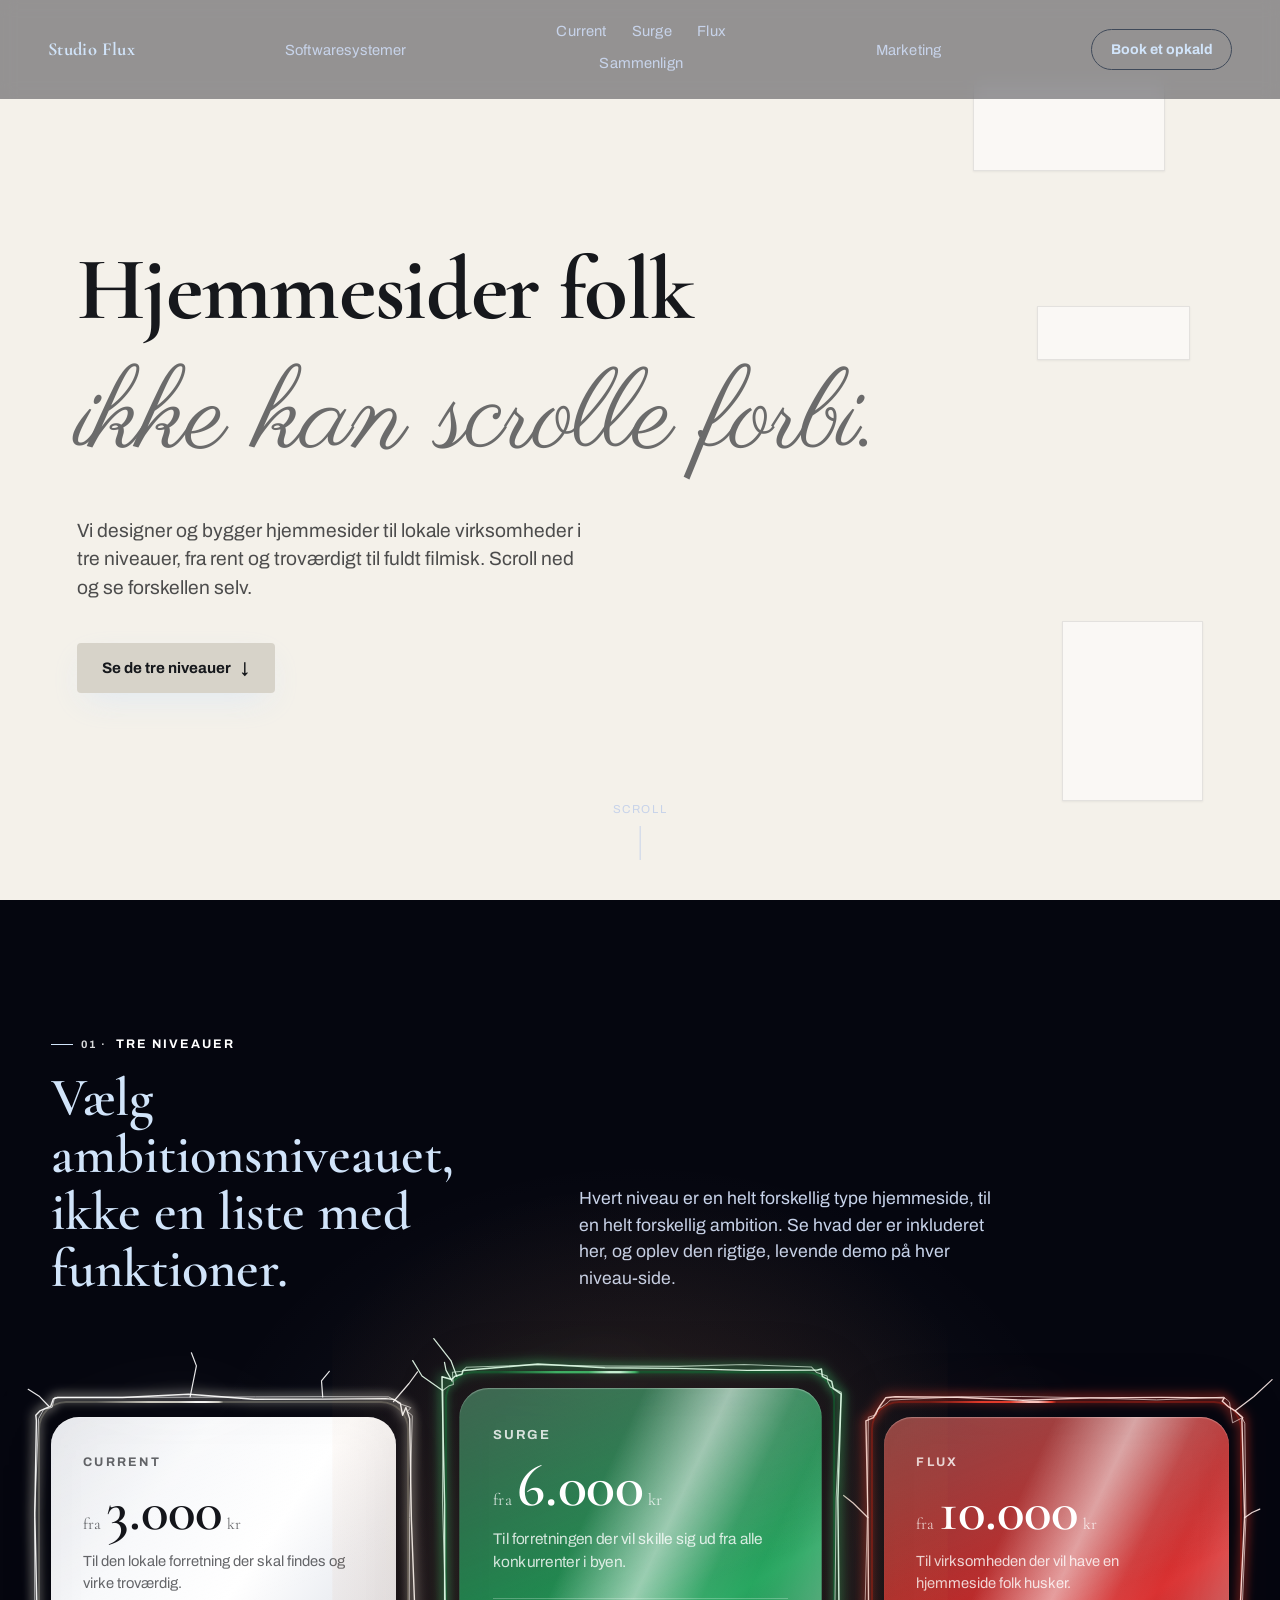
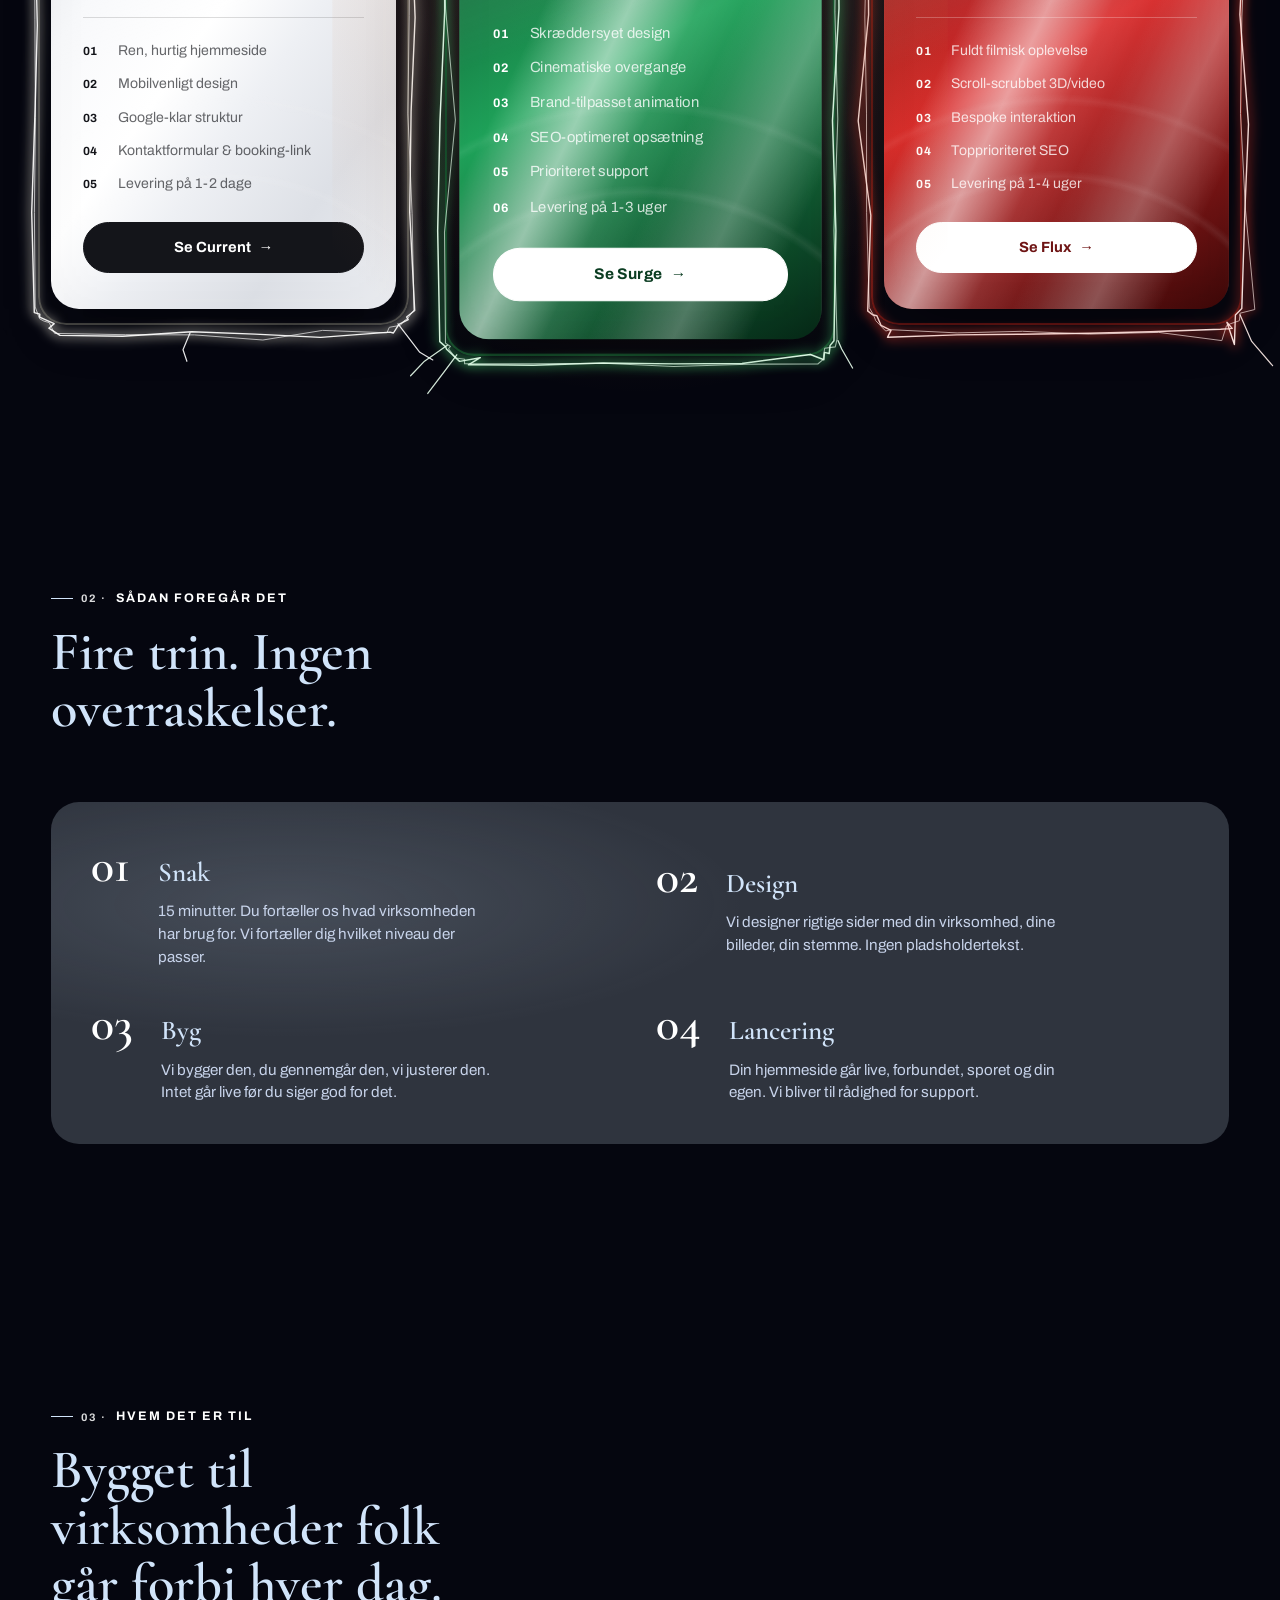
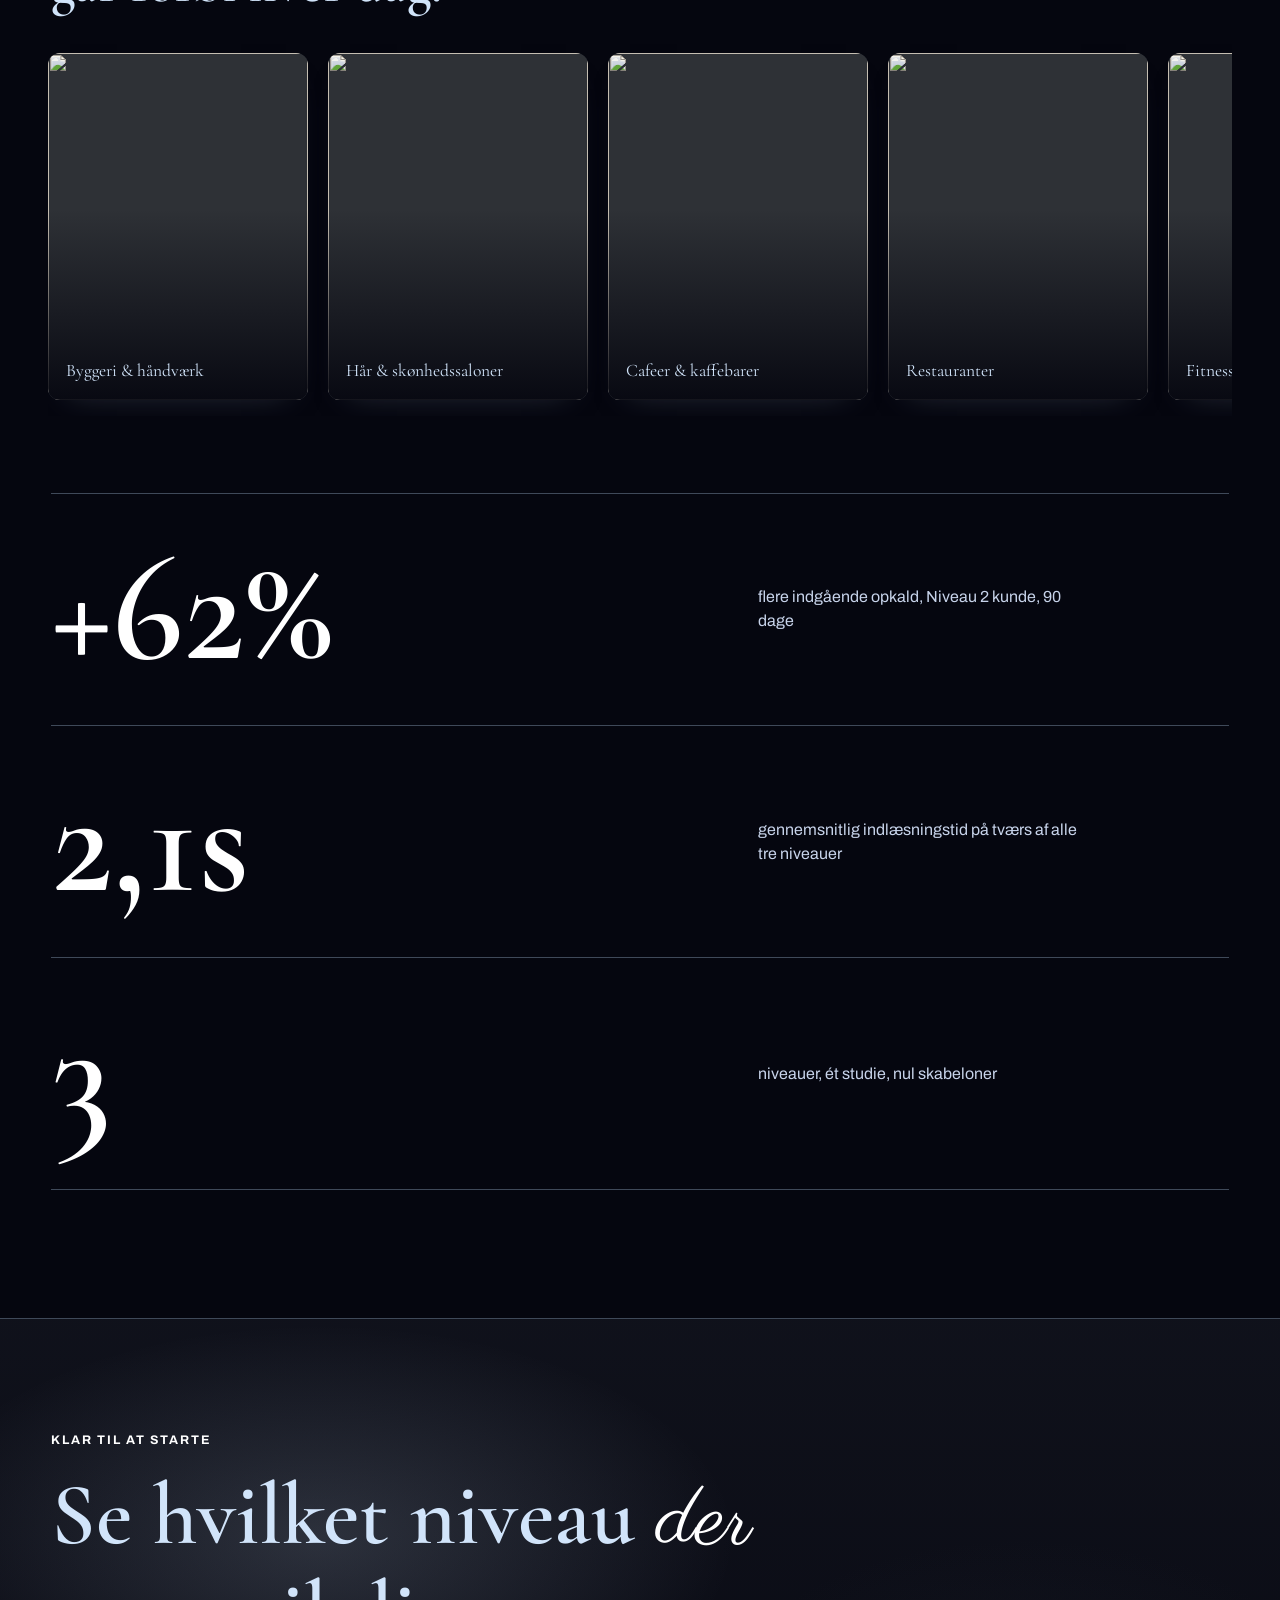
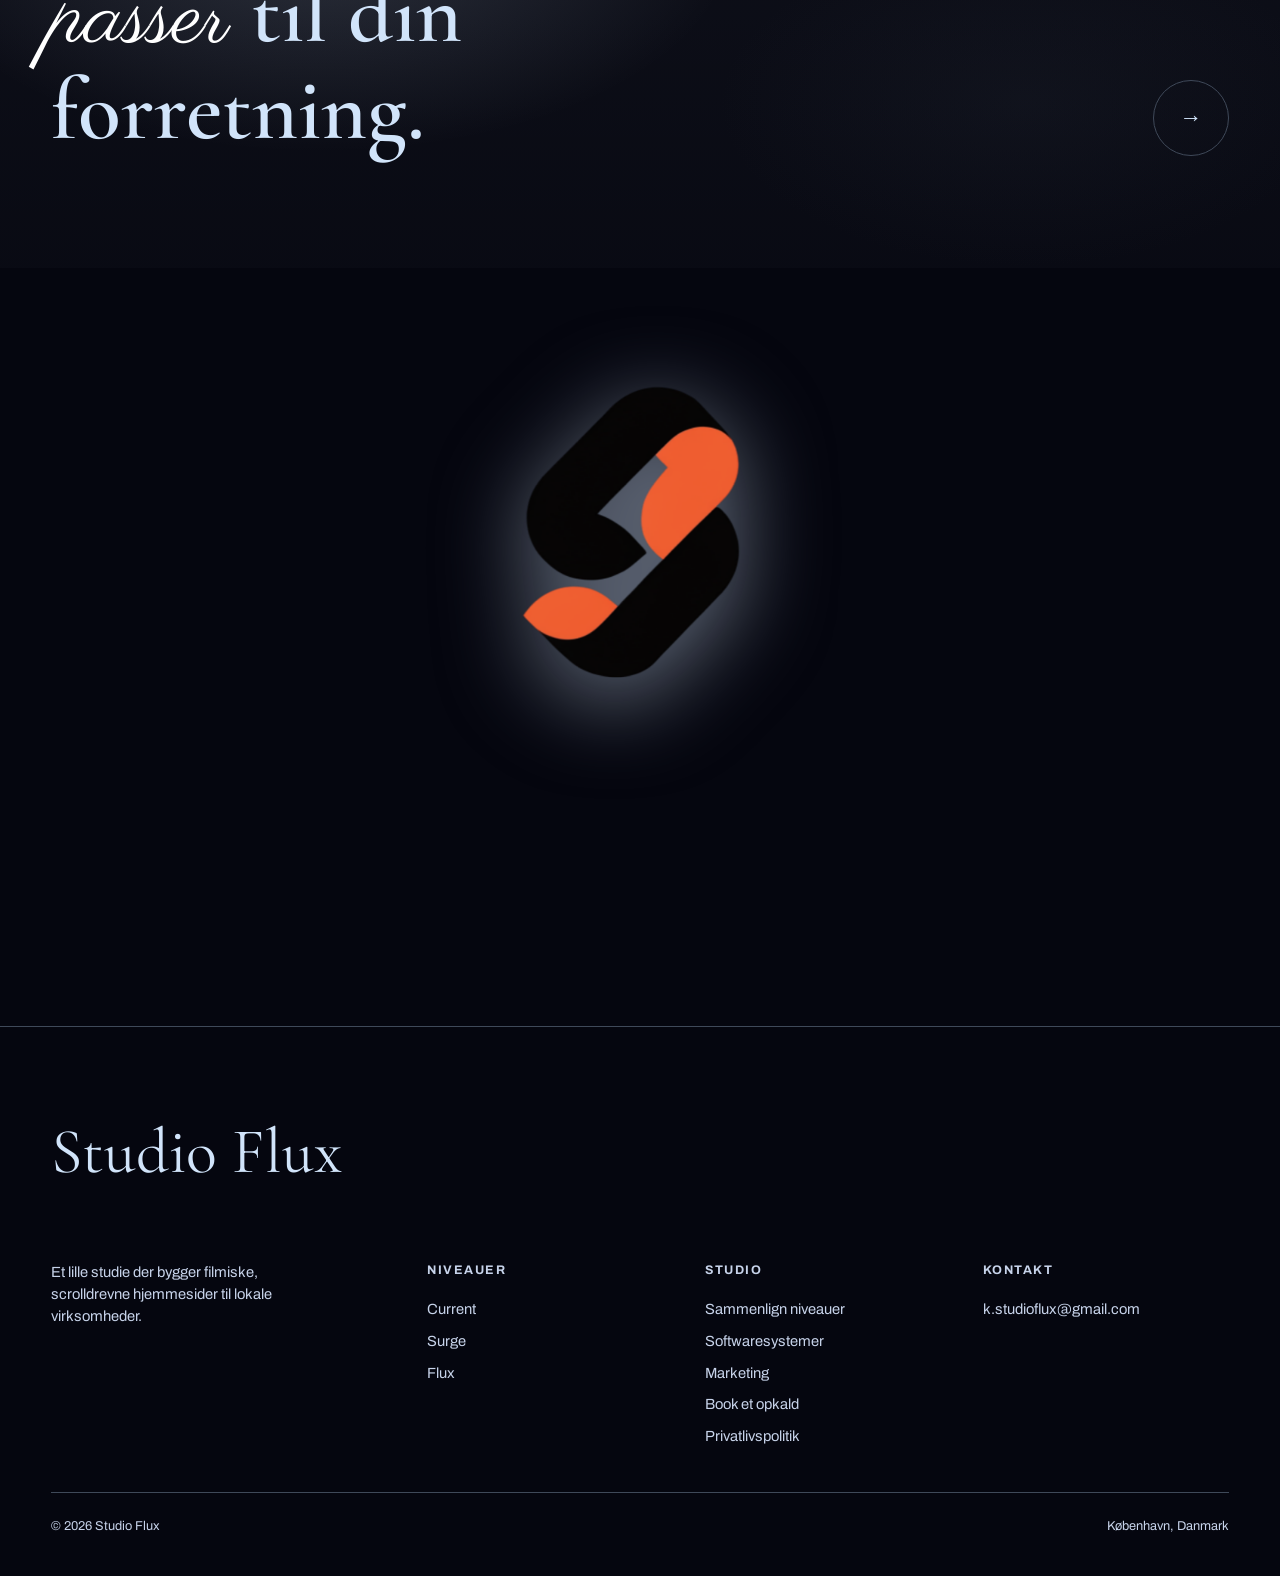
==== commit c22f8814: "Switch canonical domain from studioflux.com to studioflux.dk" ====
--- a/index.html
+++ b/index.html
@@ -5,18 +5,18 @@
 <meta name="viewport" content="width=device-width, initial-scale=1.0" />
 <title>Studio Flux: Hjemmesider man ikke kan scrolle forbi</title>
 <meta name="description" content="Studio Flux bygger hjemmesider til lokale virksomheder i tre niveauer: Current, Surge og Flux. Se forskellen, før du køber." />
-<link rel="canonical" href="https://studioflux.com/">
+<link rel="canonical" href="https://studioflux.dk/">
 <meta property="og:type" content="website">
 <meta property="og:site_name" content="Studio Flux">
 <meta property="og:title" content="Studio Flux: Hjemmesider man ikke kan scrolle forbi">
 <meta property="og:description" content="Studio Flux bygger hjemmesider til lokale virksomheder i tre niveauer: Current, Surge og Flux. Se forskellen, før du køber.">
-<meta property="og:url" content="https://studioflux.com/">
-<meta property="og:image" content="https://studioflux.com/og-image.png">
+<meta property="og:url" content="https://studioflux.dk/">
+<meta property="og:image" content="https://studioflux.dk/og-image.png">
 <meta property="og:locale" content="da_DK">
 <meta name="twitter:card" content="summary_large_image">
 <meta name="twitter:title" content="Studio Flux: Hjemmesider man ikke kan scrolle forbi">
 <meta name="twitter:description" content="Studio Flux bygger hjemmesider til lokale virksomheder i tre niveauer: Current, Surge og Flux. Se forskellen, før du køber.">
-<meta name="twitter:image" content="https://studioflux.com/og-image.png">
+<meta name="twitter:image" content="https://studioflux.dk/og-image.png">
 <link rel="icon" type="image/svg+xml" href="favicon.svg">
 <link rel="apple-touch-icon" href="apple-touch-icon.png">
 <link rel="stylesheet" href="css/fonts.css">
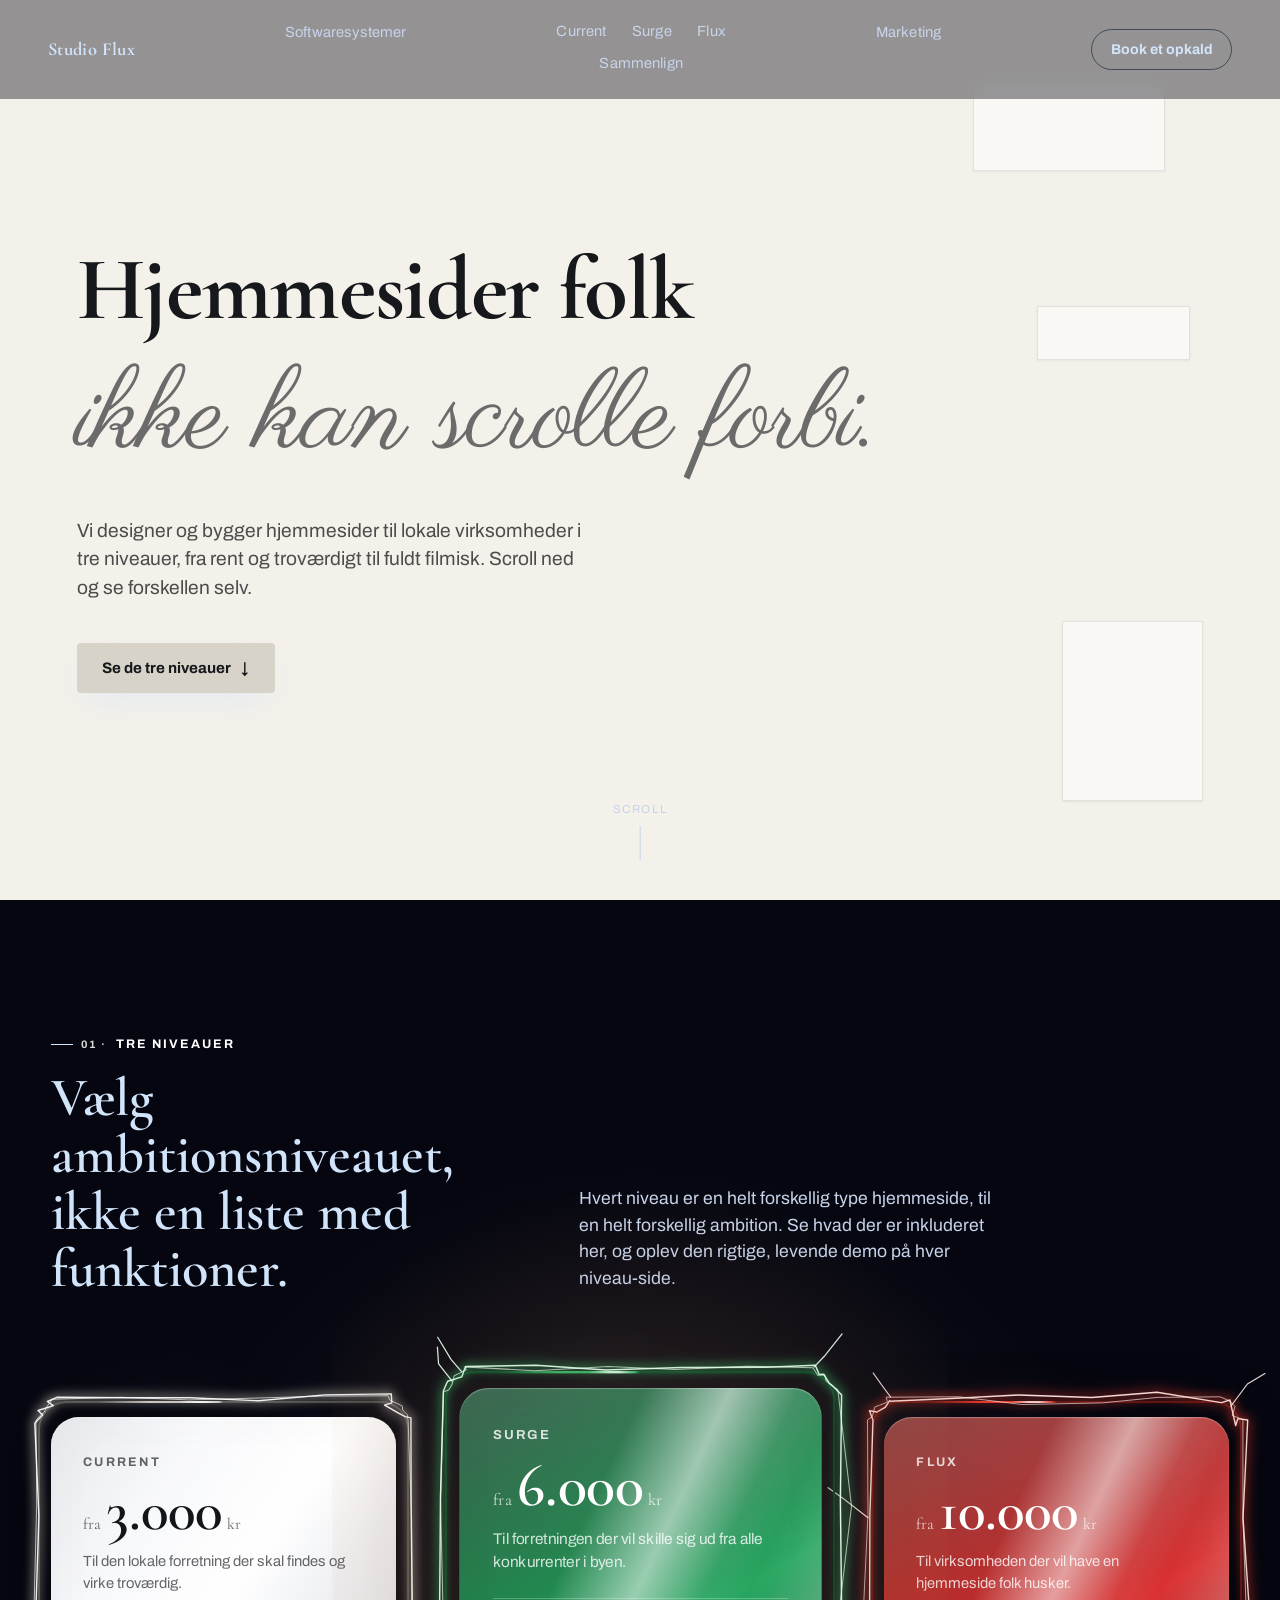
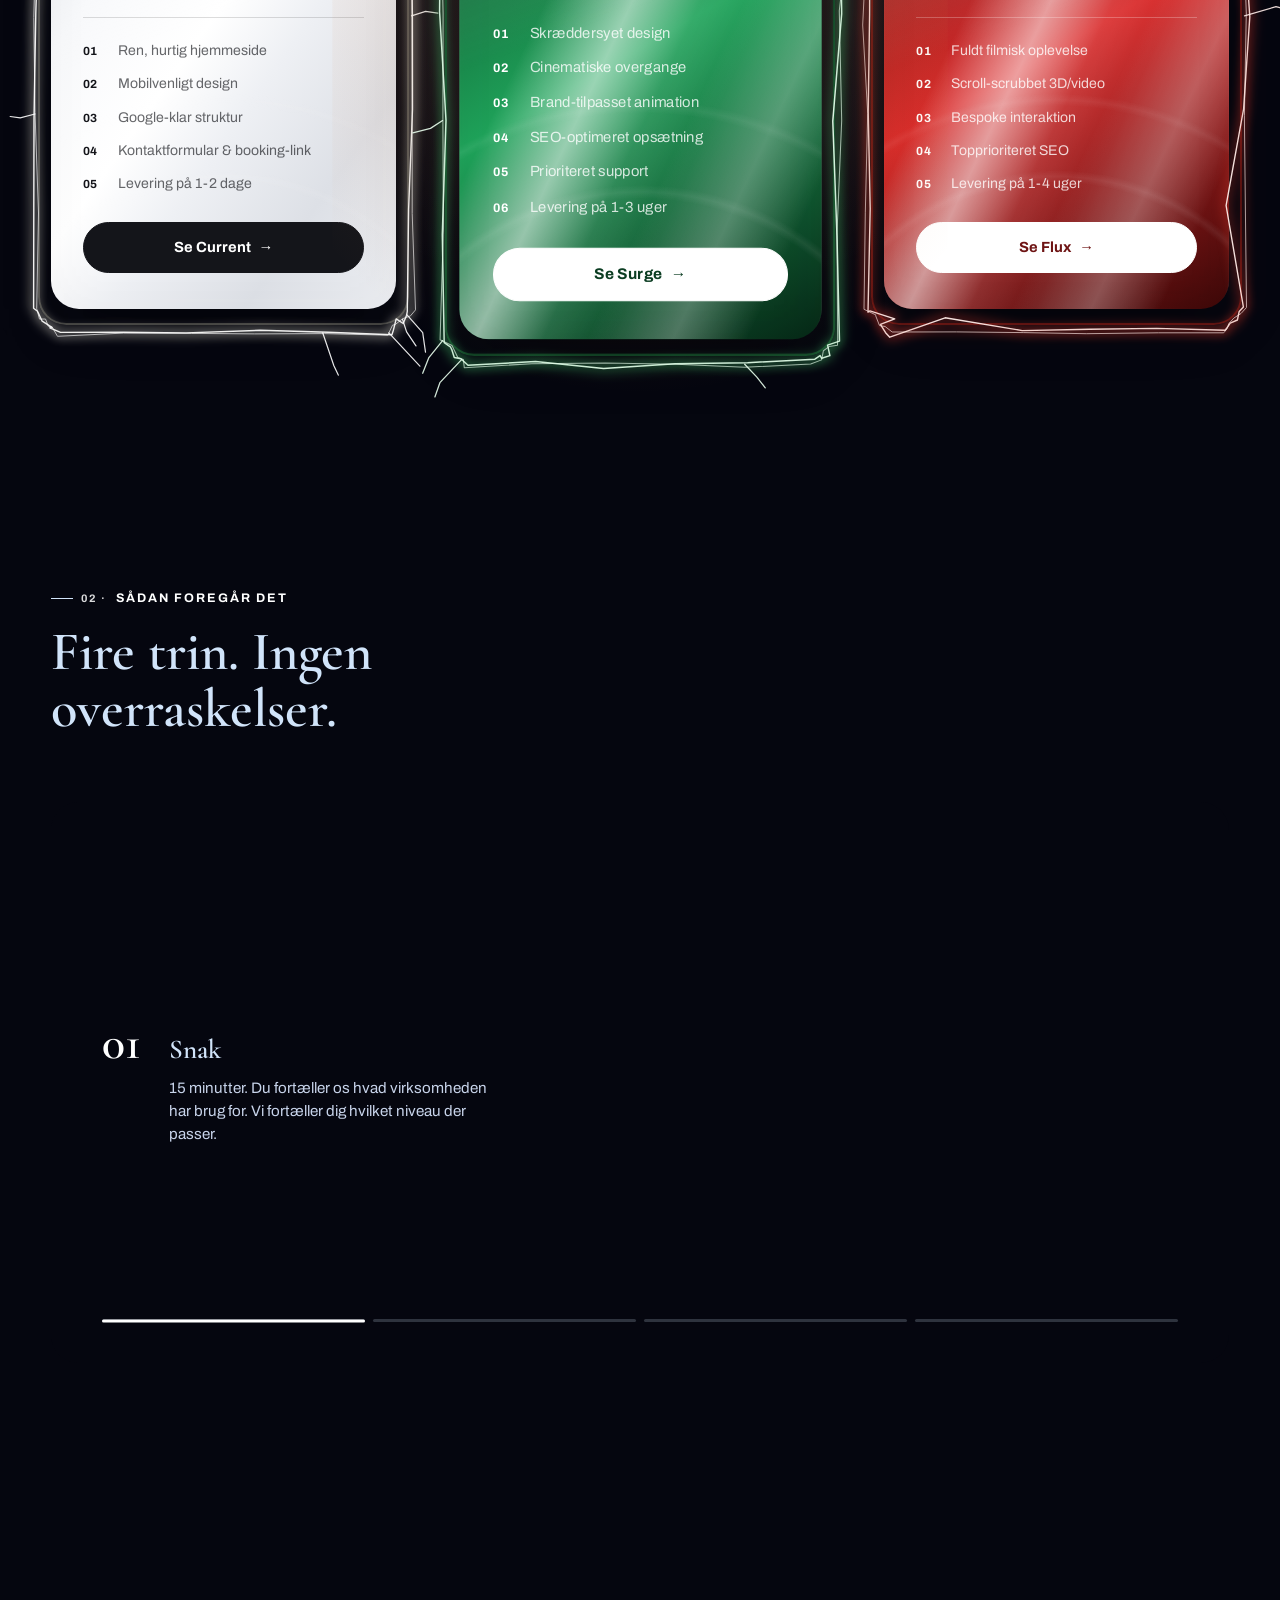
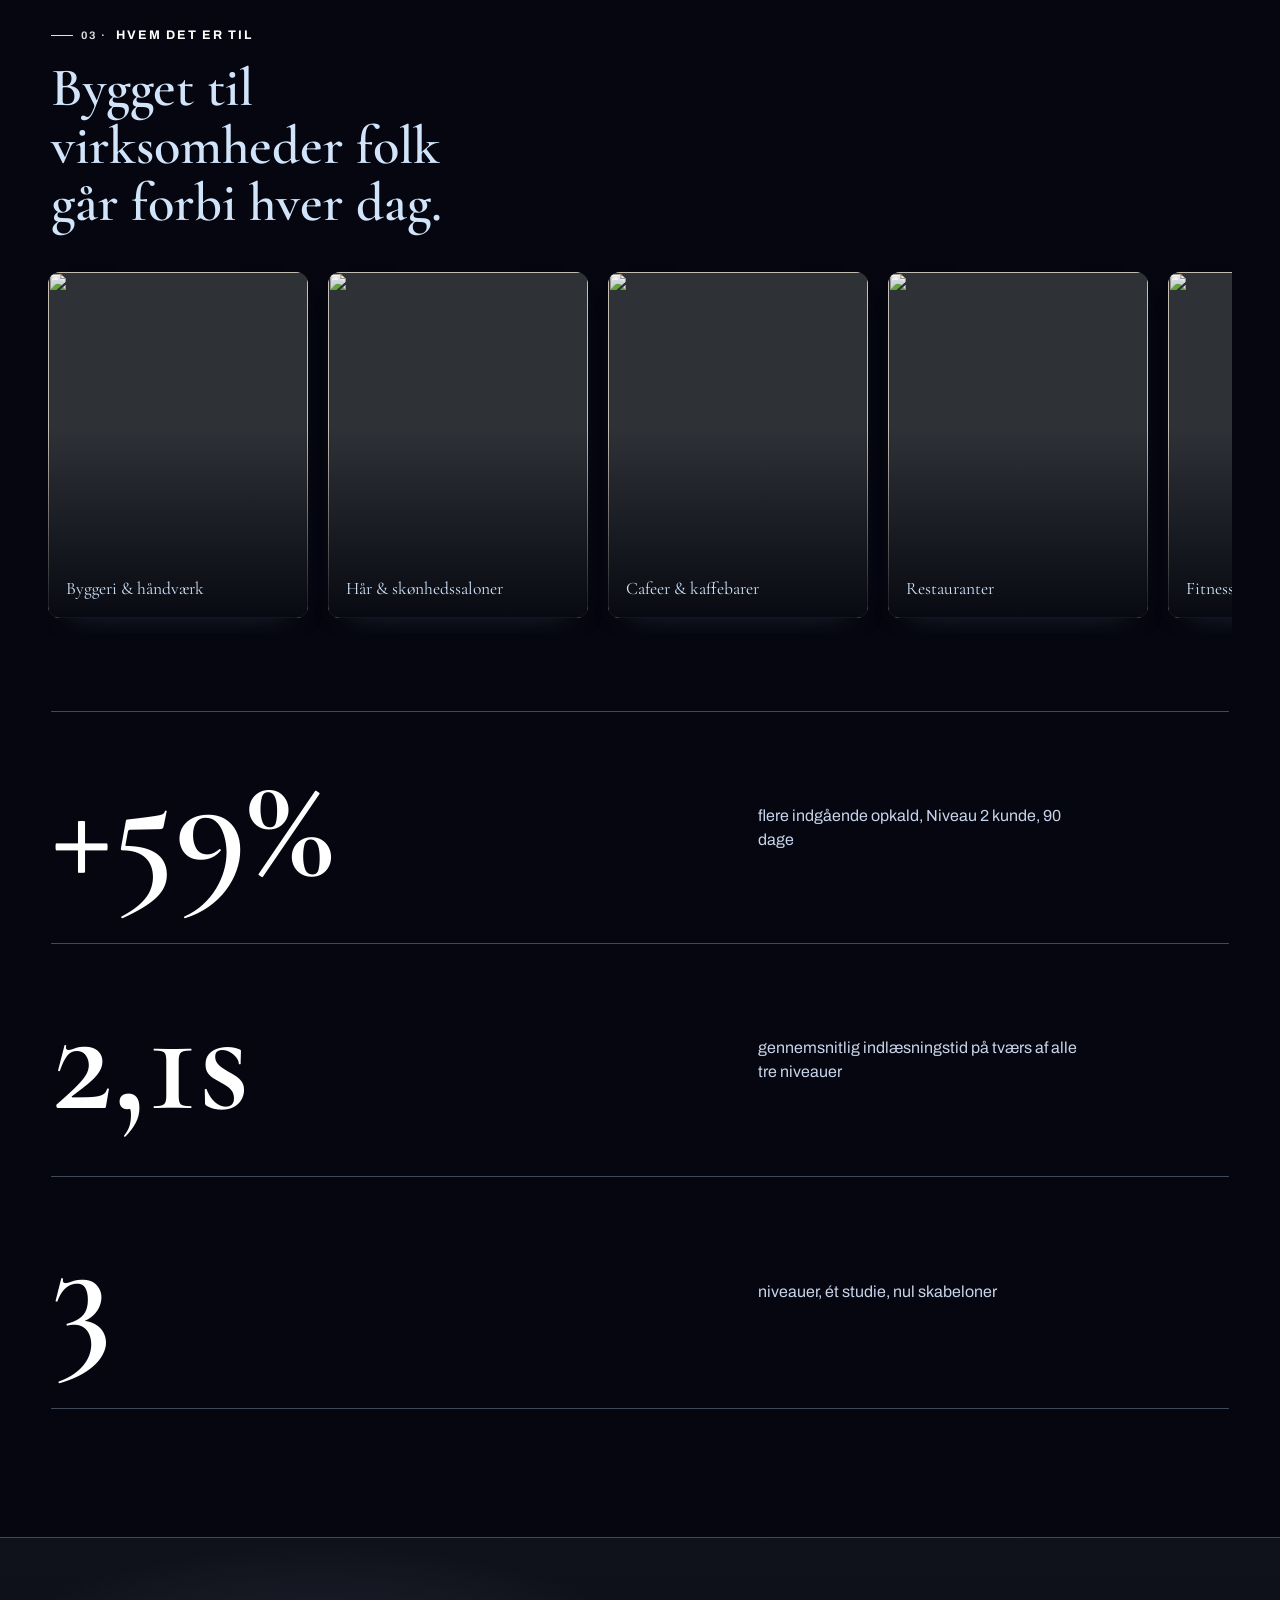
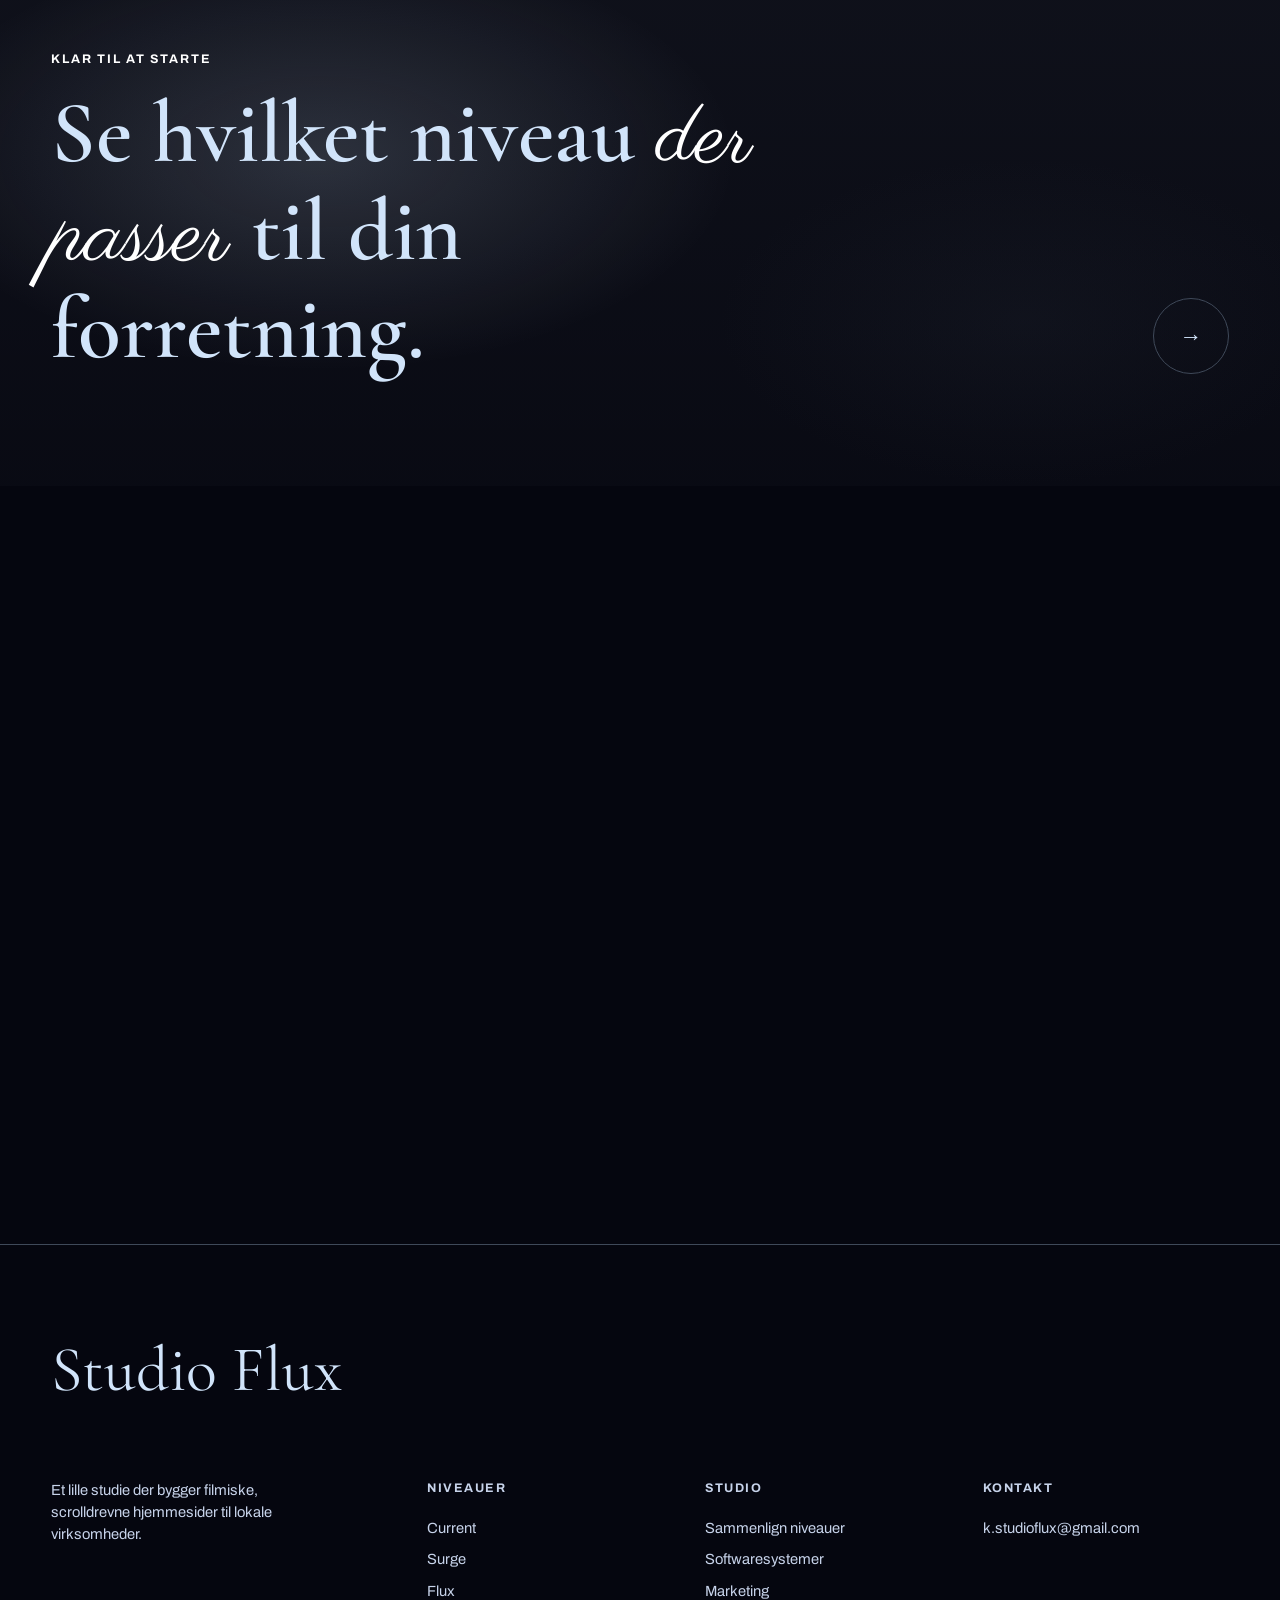
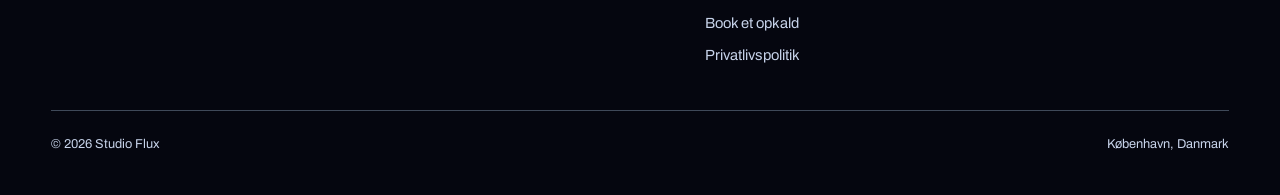
==== commit 1d407e2d: "Fix mobile: pricing card order, full-screen nav overlay, scroll jump - Homepage pricing cards no lon" ====
--- a/index.html
+++ b/index.html
@@ -32,7 +32,7 @@
 <nav class="site-nav" aria-label="Primary">
   <a href="index.html" class="brand"><span class="dot" aria-hidden="true"></span> Studio Flux</a>
   <button class="nav-toggle" id="navToggle" aria-expanded="false" aria-controls="navLinks" aria-label="Toggle menu">
-    <svg width="20" height="20" viewBox="0 0 20 20" fill="none" aria-hidden="true"><path d="M2 5h16M2 10h16M2 15h16" stroke="currentColor" stroke-width="1.6" stroke-linecap="round"/></svg>
+    <span class="nav-toggle-bar" aria-hidden="true"></span><span class="nav-toggle-bar" aria-hidden="true"></span><span class="nav-toggle-bar" aria-hidden="true"></span>
   </button>
   <ul class="nav-links" id="navLinks">
     <li><a class="nav-link" href="pages/software.html">Softwaresystemer</a></li>
--- a/css/main.css
+++ b/css/main.css
@@ -72,6 +72,10 @@
 .site-nav ul li:last-child {
   margin-left: auto;
   margin-right: auto;
+  /* These are single-line links sitting next to the two-row tier group,
+     which is taller. Without this they get vertically centered against
+     that extra height and drift below the Current/Surge/Flux baseline. */
+  align-self: flex-start;
 }
 
 .site-nav a.nav-link {
@@ -147,6 +151,7 @@
 
 .nav-toggle {
   display: none;
+  position: relative;
   background: none;
   border: 1px solid var(--ink-softer);
   color: var(--bone);
@@ -154,26 +159,60 @@
   height: 42px;
   border-radius: var(--radius-sm);
   cursor: pointer;
+  z-index: 501;
+}
+
+.nav-toggle-bar {
+  position: absolute;
+  left: 50%;
+  width: 18px;
+  height: 1.6px;
+  background: currentColor;
+  border-radius: 1px;
+  transform: translate(-50%, 0);
+  transition: transform 0.3s var(--ease-physical), opacity 0.2s;
+}
+.nav-toggle-bar:nth-child(1) { top: 15px; }
+.nav-toggle-bar:nth-child(2) { top: 20px; }
+.nav-toggle-bar:nth-child(3) { top: 25px; }
+.nav-toggle[aria-expanded="true"] .nav-toggle-bar:nth-child(1) {
+  top: 20px;
+  transform: translate(-50%, 0) rotate(45deg);
+}
+.nav-toggle[aria-expanded="true"] .nav-toggle-bar:nth-child(2) { opacity: 0; }
+.nav-toggle[aria-expanded="true"] .nav-toggle-bar:nth-child(3) {
+  top: 20px;
+  transform: translate(-50%, 0) rotate(-45deg);
 }
 
 @media (max-width: 760px) {
+  body.nav-open { overflow: hidden; }
+
+  /* Full-screen overlay, not a partial drawer — a narrow slice sliding in
+     from the right left the old page content visible/overlapping beside
+     it and had no room for Current/Surge/Flux to fit without clipping. */
   .site-nav ul.nav-links {
     display: flex;
     position: fixed;
-    top: 0;
-    right: 0;
-    left: 30%;
+    inset: 0;
     height: 100vh;
     height: 100dvh;
     background: var(--ink-soft);
     flex-direction: column;
-    gap: clamp(1rem, 2vw, 2rem);
+    justify-content: center;
+    align-items: center;
+    gap: clamp(1.25rem, 4vw, 2rem);
     padding: 6rem 2rem 2rem;
-    transform: translateX(100%);
-    transition: transform 0.45s var(--ease-physical);
+    opacity: 0;
+    visibility: hidden;
+    transform: translateY(-10px);
+    transition: opacity 0.35s var(--ease-out-soft), transform 0.35s var(--ease-out-soft), visibility 0s linear 0.35s;
   }
   .site-nav ul.nav-links.open {
-    transform: translateX(0);
+    opacity: 1;
+    visibility: visible;
+    transform: translateY(0);
+    transition: opacity 0.35s var(--ease-out-soft), transform 0.35s var(--ease-out-soft), visibility 0s linear 0s;
   }
   .nav-toggle {
     display: block;
@@ -185,14 +224,18 @@
   .site-nav ul li:last-child {
     margin-left: 0;
     margin-right: 0;
+    /* Undo the desktop-only align-self: flex-start (keeps these two links
+       level with Current/Surge/Flux in the top bar) — in this full-screen
+       overlay everything should just be centered instead. */
+    align-self: center;
   }
   .site-nav ul li:first-child { margin-bottom: 1.5rem; }
   .site-nav ul li:last-child { margin-top: 1.5rem; }
 
-  /* The narrow slide-in panel doesn't have room for Current/Surge/Flux on
-     one unwrapping line — let it wrap rather than clip. Needs an explicit
-     width because .nav-tier-group centers it (shrink-to-fit), so it never
-     naturally hits an edge to wrap against otherwise. */
+  /* The overlay still isn't unlimited width — let Current/Surge/Flux wrap
+     rather than clip if a very narrow phone can't fit all three on one
+     line. Needs an explicit width because .nav-tier-group centers it
+     (shrink-to-fit), so it never naturally hits an edge to wrap against. */
   .nav-tier-group { width: 100%; }
   .nav-tier-row { flex-wrap: wrap; justify-content: center; width: 100%; gap: 0.75rem 1rem; }
 }
--- a/css/pricing-showcase.css
+++ b/css/pricing-showcase.css
@@ -267,7 +267,7 @@
   z-index: 1;
 }
 @media (max-width: 900px) {
-  .pricing-card-featured-wrap { transform: none; order: -1; }
+  .pricing-card-featured-wrap { transform: none; }
 }
 
 /* ambient bleed onto the page behind the featured card only — kept as
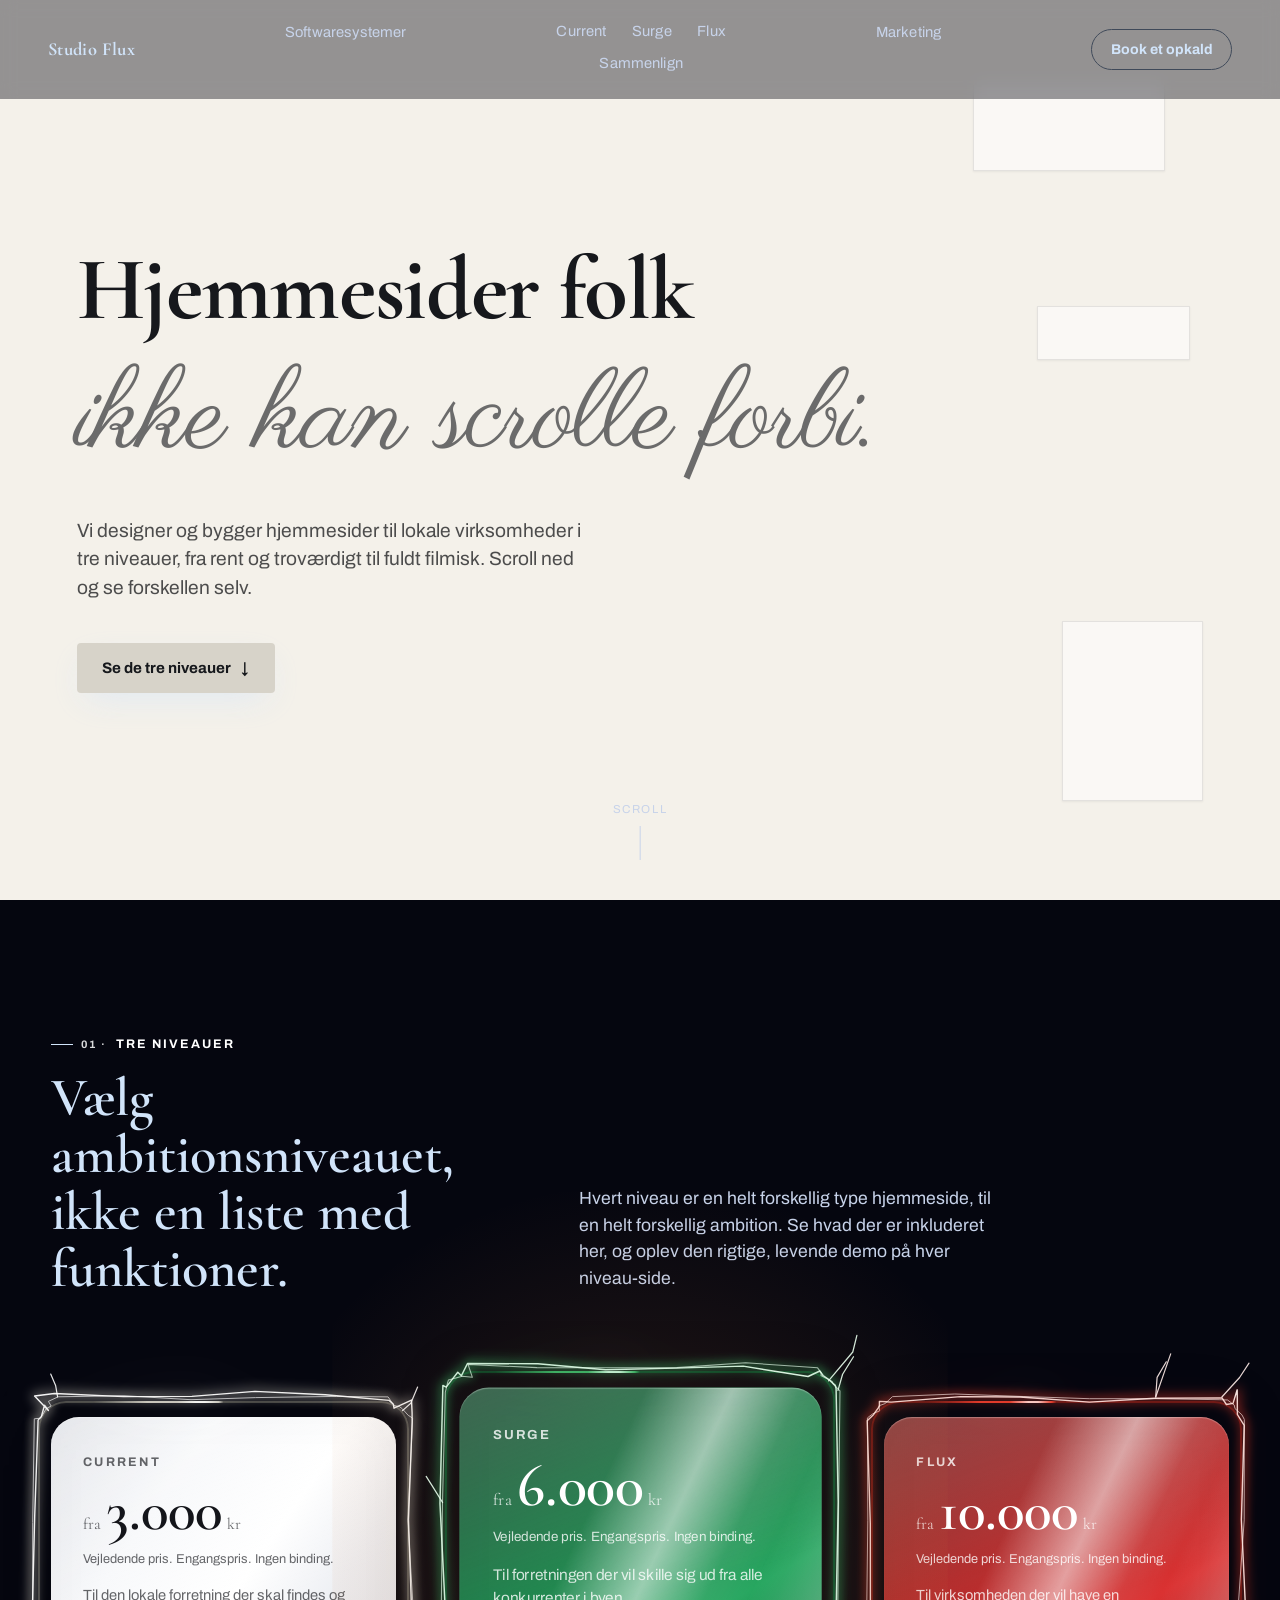
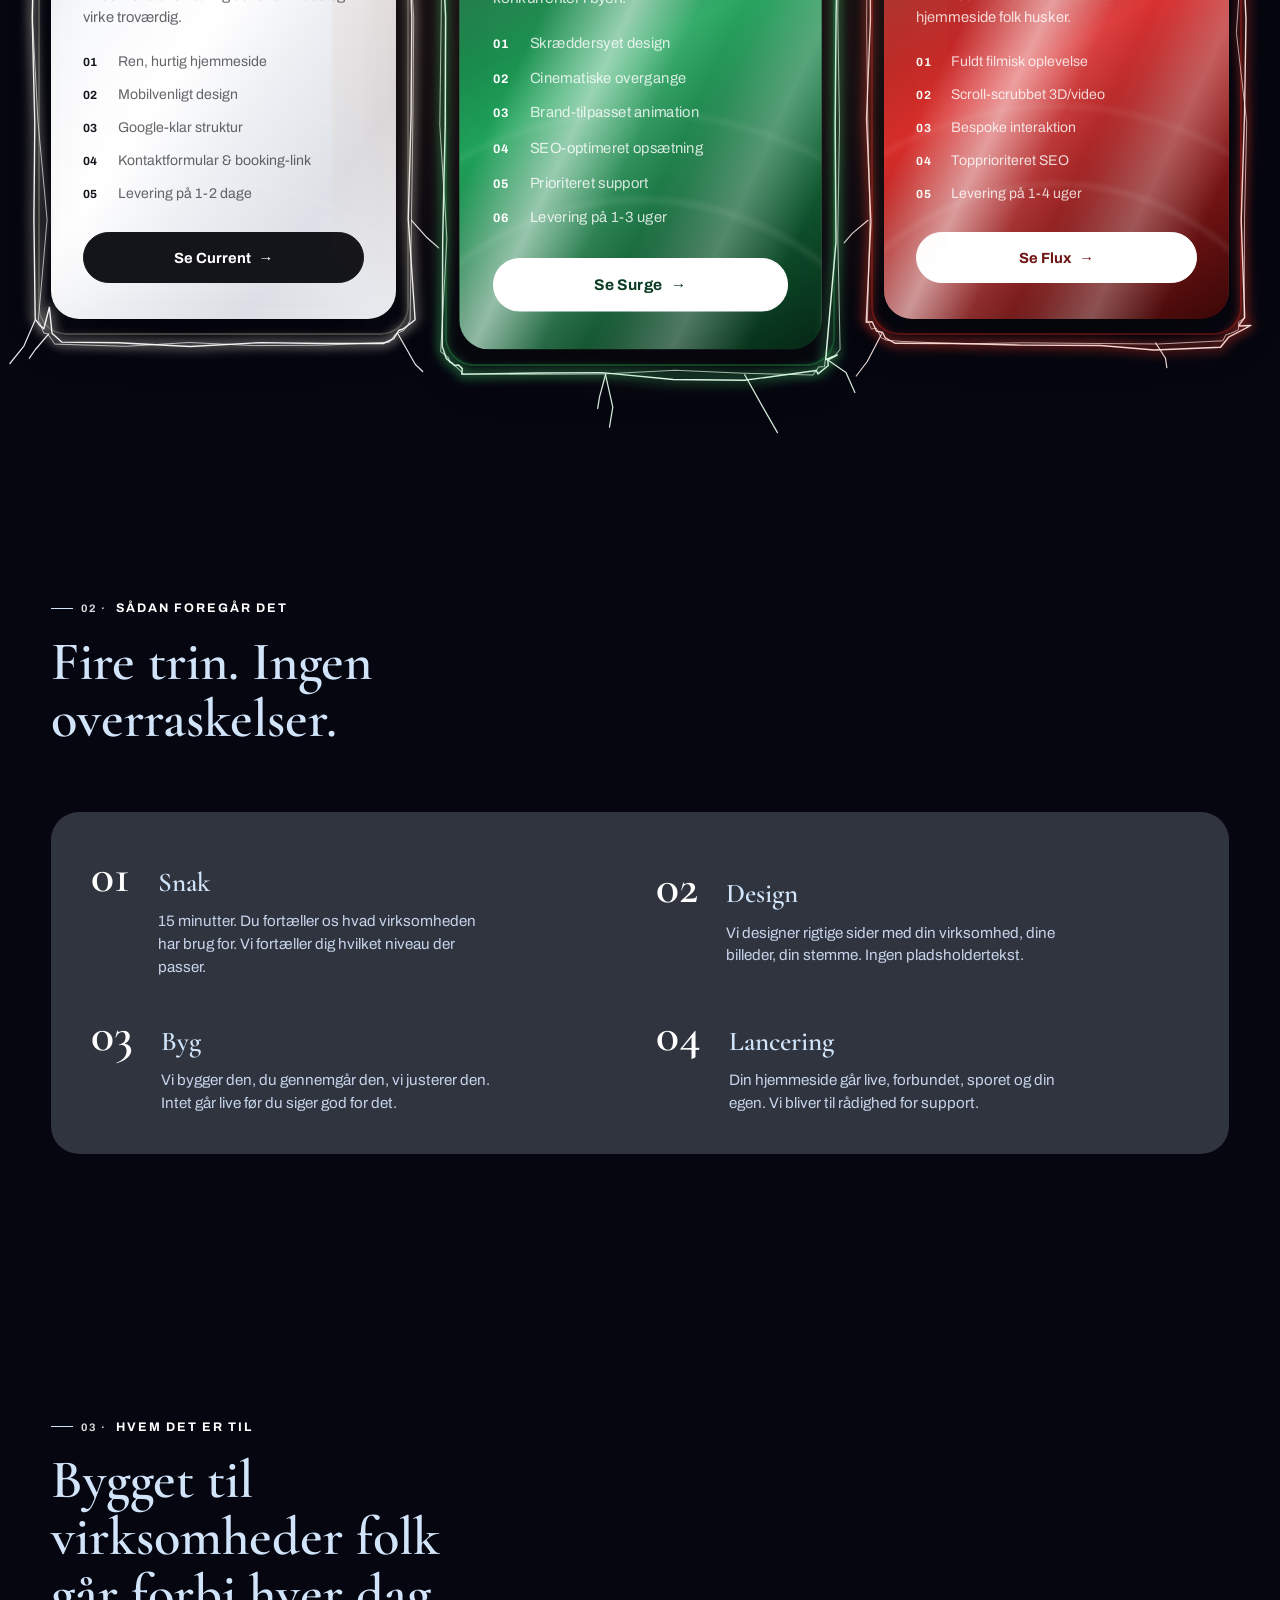
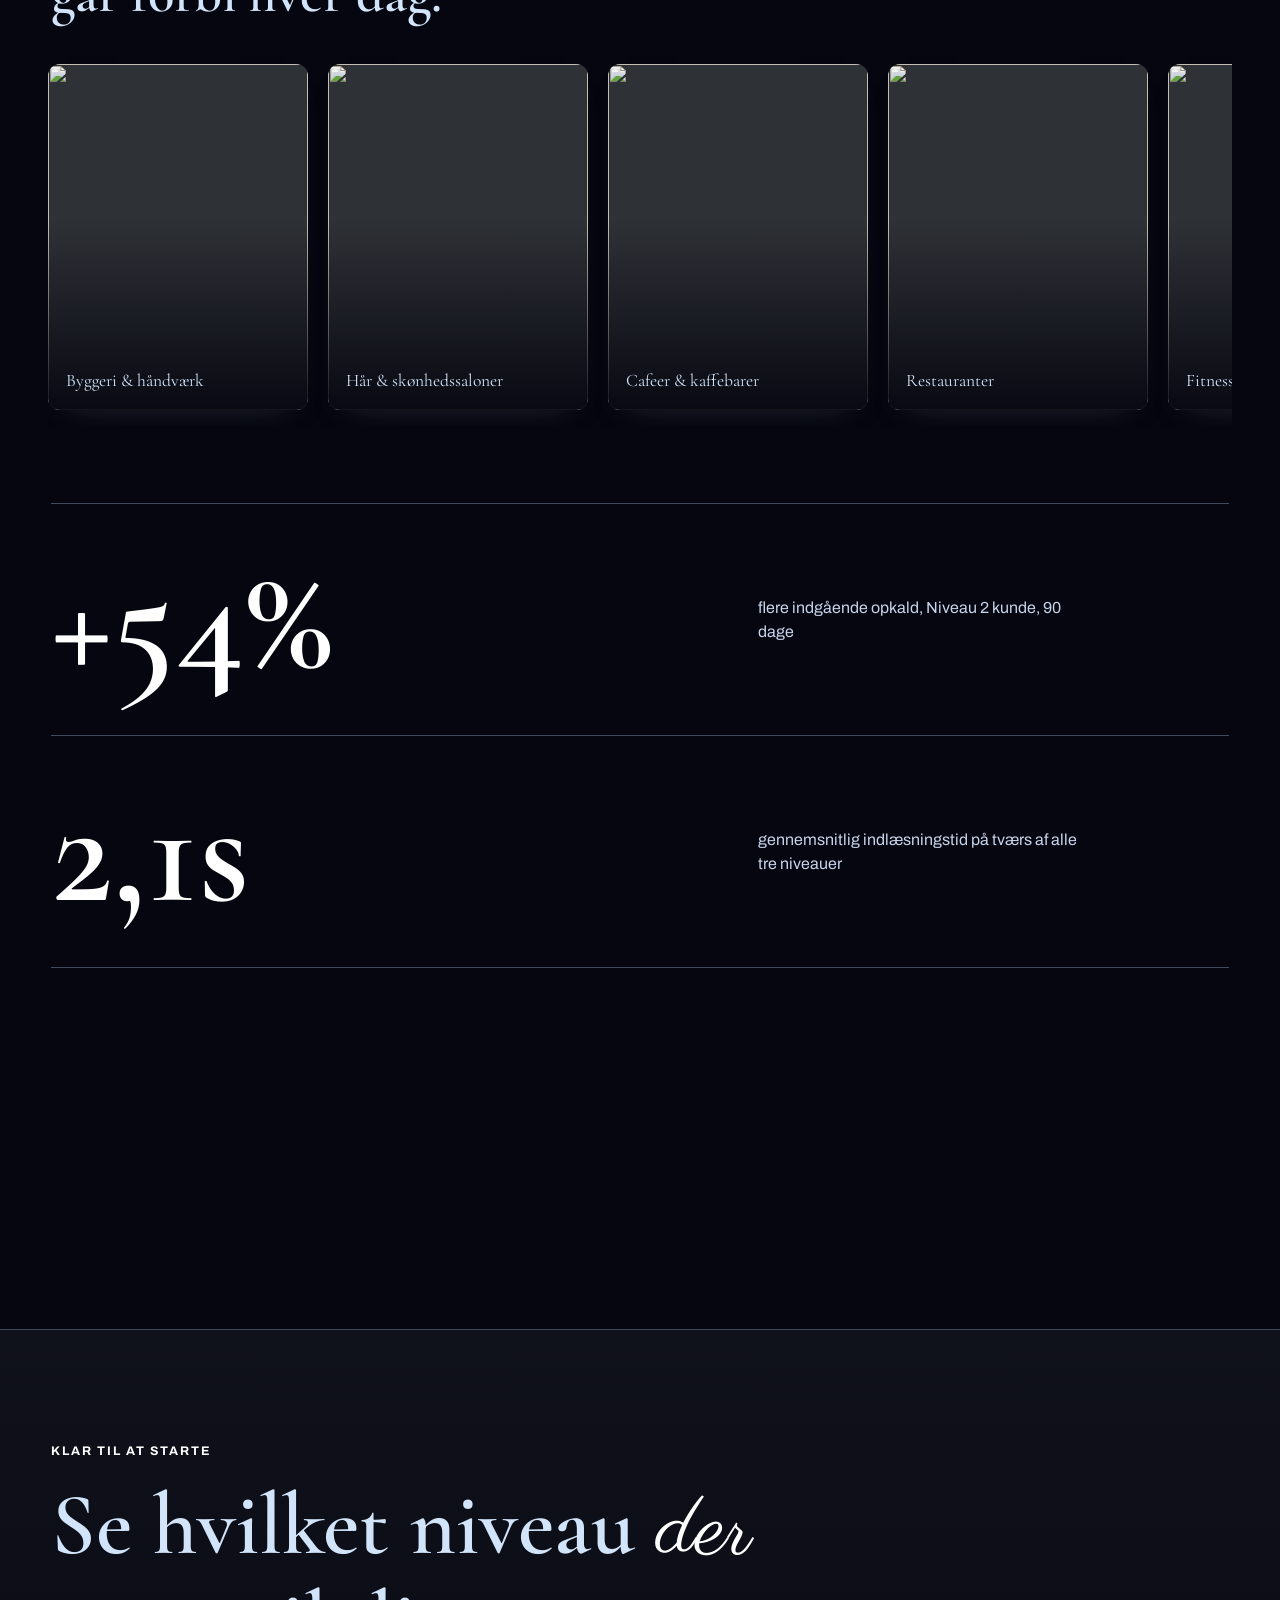
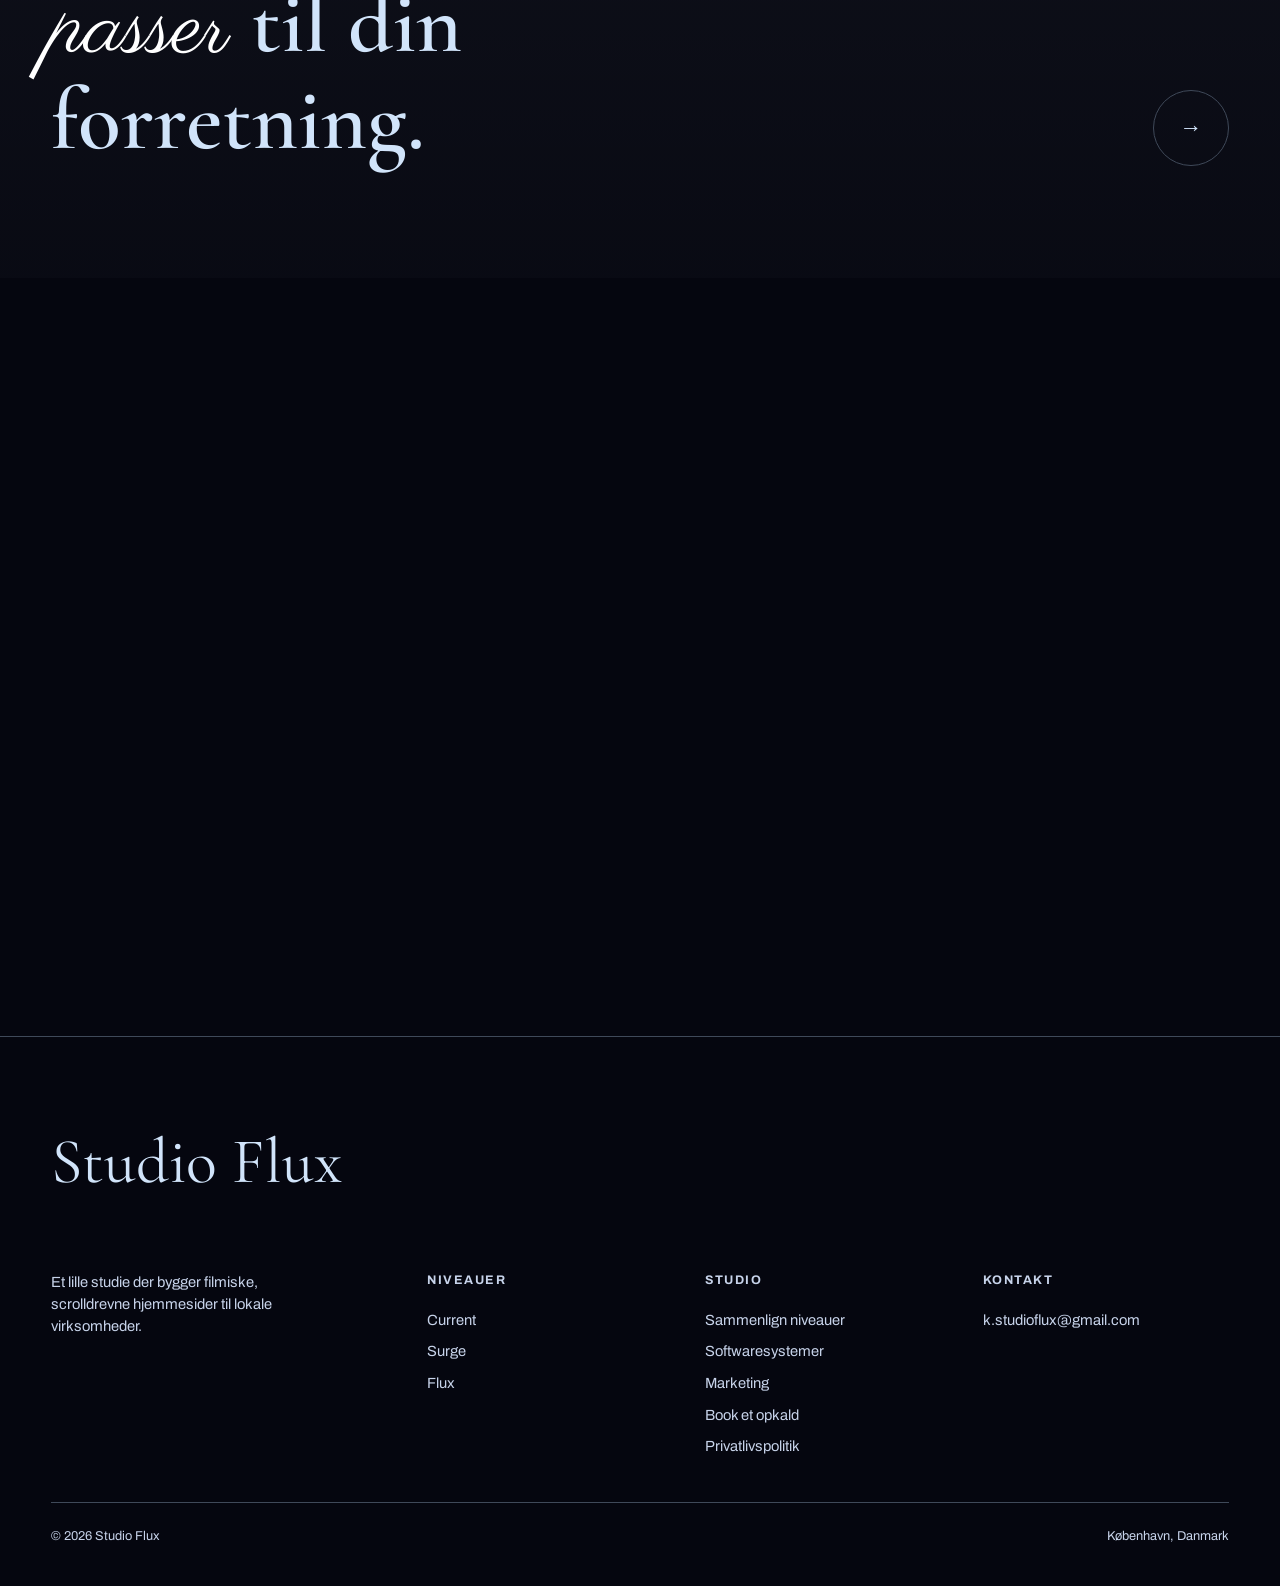
==== commit fcf9b98a: "Remove price divider lines, add "Vejledende pris", drop demo hover glow - Dropped the hairline divid" ====
--- a/index.html
+++ b/index.html
@@ -112,8 +112,8 @@
         <span class="price-hero-bloom" aria-hidden="true"></span>
         <span class="pricing-tier">Current</span>
         <div class="pricing-price"><span class="pre">fra</span><span class="num">3.000</span><span class="unit">kr</span></div>
+        <p class="pricing-note">Vejledende pris. Engangspris. Ingen binding.</p>
         <p class="pricing-for">Til den lokale forretning der skal findes og virke troværdig.</p>
-        <hr class="pricing-hr">
         <ol class="pricing-feat">
           <li><span class="n">01</span><span>Ren, hurtig hjemmeside</span></li>
           <li><span class="n">02</span><span>Mobilvenligt design</span></li>
@@ -138,8 +138,8 @@
 
           <span class="pricing-tier">Surge</span>
           <div class="pricing-price"><span class="pre">fra</span><span class="num">6.000</span><span class="unit">kr</span></div>
+          <p class="pricing-note">Vejledende pris. Engangspris. Ingen binding.</p>
           <p class="pricing-for">Til forretningen der vil skille sig ud fra alle konkurrenter i byen.</p>
-          <hr class="pricing-hr">
           <ol class="pricing-feat">
             <li><span class="n">01</span><span>Skræddersyet design</span></li>
             <li><span class="n">02</span><span>Cinematiske overgange</span></li>
@@ -163,8 +163,8 @@
         <span class="price-hero-bloom" aria-hidden="true"></span>
         <span class="pricing-tier">Flux</span>
         <div class="pricing-price"><span class="pre">fra</span><span class="num">10.000</span><span class="unit">kr</span></div>
+        <p class="pricing-note">Vejledende pris. Engangspris. Ingen binding.</p>
         <p class="pricing-for">Til virksomheden der vil have en hjemmeside folk husker.</p>
-        <hr class="pricing-hr">
         <ol class="pricing-feat">
           <li><span class="n">01</span><span>Fuldt filmisk oplevelse</span></li>
           <li><span class="n">02</span><span>Scroll-scrubbet 3D/video</span></li>
--- a/css/home.css
+++ b/css/home.css
@@ -22,19 +22,7 @@
   position: absolute;
   inset: 0;
   opacity: 0;
-  background:
-    radial-gradient(60% 55% at 78% 18%, rgba(209,228,250,0.28), transparent 65%),
-    radial-gradient(70% 60% at 15% 88%, rgba(63,73,89,0.20), transparent 60%),
-    var(--ink);
-}
-
-.hero-glow {
-  position: absolute;
-  inset: -20%;
-  opacity: 0;
-  background: radial-gradient(circle at 72% 30%, rgba(255,255,255,0.35), transparent 55%);
-  pointer-events: none;
-  mix-blend-mode: screen;
+  background: var(--ink);
 }
 
 .grain-overlay {
@@ -547,7 +535,7 @@
 .process-video-wrap.is-static {
   aspect-ratio: auto;
   min-height: 0;
-  background: radial-gradient(60% 60% at 20% 30%, rgba(209,228,250,0.14), transparent 65%), var(--ink-soft);
+  background: var(--ink-soft);
   padding: clamp(1.5rem, 4vw, 2.5rem);
 }
 .process-video-wrap.is-static .process-video-scrim,
--- a/css/editorial.css
+++ b/css/editorial.css
@@ -74,7 +74,7 @@
   }
 }
 
-/* ============ Index list (numbers live in the margin, not a box) ========= */
+/* ============ Feature list (plain text, no card chrome) ========= */
 .feature-list {
   list-style: none;
   margin: 0;
@@ -82,60 +82,84 @@
   max-width: none;
 }
 
-.feature-list li {
+.feature-list > li {
   position: relative;
-  display: grid;
-  grid-template-columns: 2.5rem 1fr;
-  gap: clamp(1rem, 3vw, 2rem);
-  align-items: baseline;
-  padding: clamp(1.1rem, 2.2vw, 1.4rem) clamp(1.2rem, 2.5vw, 1.75rem);
-  margin-bottom: 0.85rem;
-  border-radius: var(--radius-md);
-  border: 1px solid rgba(255, 255, 255, 0.1);
-  background: linear-gradient(165deg, rgba(255, 255, 255, 0.07), rgba(255, 255, 255, 0.015));
-  backdrop-filter: blur(14px) saturate(160%);
-  -webkit-backdrop-filter: blur(14px) saturate(160%);
-  box-shadow: inset 0 1px 0 rgba(255, 255, 255, 0.1), 0 10px 24px -18px rgba(0, 0, 0, 0.6);
-  overflow: hidden;
+  display: flex;
+  flex-direction: column;
+  gap: 0.6rem;
+  padding: clamp(1.75rem, 3vw, 2.25rem) 7.5rem clamp(1.75rem, 3vw, 2.25rem) 0;
   opacity: 0;
   transform: translateY(20px);
-  transition: opacity 0.6s var(--ease-out-soft), transform 0.6s var(--ease-out-soft), border-color 0.3s, background 0.3s;
-}
-
-.feature-list li:last-child { margin-bottom: 0; }
-.feature-list li.is-visible { opacity: 1; transform: none; }
-.feature-list li:hover {
-  border-color: rgba(209, 228, 250, 0.4);
-  background: linear-gradient(165deg, rgba(255, 255, 255, 0.11), rgba(209, 228, 250, 0.06));
-}
-
-.feature-num {
+  transition: opacity 0.6s var(--ease-out-soft), transform 0.6s var(--ease-out-soft);
+}
+
+.feature-list > li.is-visible { opacity: 1; transform: none; }
+
+/* Spiky sticker badge, floating beside the row's text — an 8-point
+   star clip-path, not a rounded pill, so it reads as a real sticker. */
+.feature-badge {
+  position: absolute;
+  top: 50%;
+  right: 0.5rem;
+  transform: translateY(-50%) rotate(-8deg);
+  width: 5rem;
+  height: 5rem;
+  display: flex;
+  align-items: center;
+  justify-content: center;
+  text-align: center;
+  padding: 0.4rem;
+  clip-path: polygon(50% 2%, 63% 18.6%, 84% 16.05%, 81.4% 37%, 98% 50%, 81.4% 63%, 83.94% 83.94%, 63% 81.4%, 50% 98%, 37% 81.4%, 16.06% 83.94%, 18.6% 63%, 2% 50%, 18.6% 37%, 16.06% 16.06%, 37% 18.6%);
+  background: linear-gradient(155deg, #FFC670, #F5A623);
+  color: #3A1D02;
   font-family: var(--font-body);
-  font-size: 0.72rem;
-  letter-spacing: 0.12em;
-  font-weight: 700;
-  color: var(--bone-dim);
-  padding-top: 0.25em;
-  transition: color 0.3s;
-}
-
-.feature-list li:hover .feature-num { color: var(--ember-bright); }
+  font-size: 0.62rem;
+  font-weight: 800;
+  line-height: 1.2;
+  letter-spacing: 0.01em;
+  text-transform: uppercase;
+}
 
 .feature-list h3 {
   font-family: var(--font-display);
-  font-size: 1.3rem;
-  margin: 0 0 0.4rem;
-}
-
-.feature-list p {
+  font-size: 1.25rem;
+  line-height: 1.25;
+  margin: 0;
+  transition: color 0.3s;
+}
+
+.feature-list > li:hover h3 { color: var(--ember-bright); }
+
+.feature-list > li > p {
   color: var(--bone-dim);
-  font-size: 0.95rem;
-  max-width: 46ch;
+  font-size: 0.92rem;
+  max-width: 60ch;
   margin: 0;
 }
 
-@media (max-width: 560px) {
-  .feature-list li { grid-template-columns: 1.75rem 1fr; }
+.feature-checklist {
+  list-style: none;
+  margin: 0.2rem 0 0;
+  padding: 0;
+  display: grid;
+  grid-template-columns: 1fr 1fr;
+  gap: 0.4rem 0.75rem;
+  max-width: 40rem;
+}
+
+.feature-checklist li {
+  font-size: 0.78rem;
+  color: var(--bone-dim);
+  line-height: 1.4;
+}
+
+@media (max-width: 760px) {
+  .feature-list > li { padding-right: 0; padding-top: 5.5rem; }
+  .feature-badge { top: 0; right: 0; transform: rotate(-8deg); }
+}
+
+@media (max-width: 640px) {
+  .feature-checklist { grid-template-columns: 1fr; }
 }
 
 /* ============ Unified closing CTA ============ */
@@ -148,20 +172,6 @@
   background: linear-gradient(180deg, rgba(209, 228, 250, 0.05), rgba(209, 228, 250, 0.02));
   border-top: 1px solid var(--ink-softer);
   padding: clamp(4rem, 9vw, 7rem) clamp(1.25rem, 4vw, 3rem);
-}
-
-/* Ambient glow behind the CTA — beyond mood, this gives any glass
-   surface here (a .btn-primary, say) something to actually refract.
-   Flat black behind backdrop-filter refracts nothing. */
-.closing-cta::before {
-  content: "";
-  position: absolute;
-  inset: 0;
-  z-index: -1;
-  background:
-    radial-gradient(50% 60% at 25% 40%, rgba(209, 228, 250, 0.16), transparent 65%),
-    radial-gradient(40% 50% at 80% 70%, rgba(63, 73, 89, 0.1), transparent 60%);
-  pointer-events: none;
 }
 
 .closing-cta-inner {
@@ -493,7 +503,6 @@
 .spec-line {
   display: flex;
   flex-direction: column;
-  border-top: 1px solid var(--ink-softer);
   margin-top: clamp(2rem, 4vw, 3rem);
 }
 
@@ -502,7 +511,6 @@
   grid-template-columns: 10rem 1fr;
   gap: 1rem;
   padding: clamp(1rem, 2vw, 1.4rem) 0;
-  border-bottom: 1px solid var(--ink-softer);
   align-items: baseline;
 }
 
--- a/css/pricing-showcase.css
+++ b/css/pricing-showcase.css
@@ -9,14 +9,6 @@
 .pricing-showcase-section {
   position: relative;
   isolation: isolate;
-}
-.pricing-showcase-section::before {
-  content: "";
-  position: absolute;
-  inset: 0;
-  z-index: -1;
-  background: radial-gradient(55% 50% at 50% 55%, rgba(209, 228, 250, 0.08), transparent 65%);
-  pointer-events: none;
 }
 
 .pricing-row {
@@ -108,11 +100,11 @@
 .pricing-card[data-level="1"] .pricing-tier,
 .pricing-card[data-level="1"] .pricing-price .pre,
 .pricing-card[data-level="1"] .pricing-price .unit,
+.pricing-card[data-level="1"] .pricing-note,
 .pricing-card[data-level="1"] .pricing-for,
 .pricing-card[data-level="1"] .pricing-feat li { color: rgba(20, 21, 26, 0.65); }
 .pricing-card[data-level="1"] .pricing-price .num,
 .pricing-card[data-level="1"] .pricing-feat .n { color: #14151a; }
-.pricing-card[data-level="1"] .pricing-hr { border-top-color: rgba(20, 21, 26, 0.15); }
 
 .pricing-card[data-level="2"] .pricing-tier,
 .pricing-card[data-level="3"] .pricing-tier,
@@ -120,6 +112,8 @@
 .pricing-card[data-level="3"] .pricing-price .pre,
 .pricing-card[data-level="2"] .pricing-price .unit,
 .pricing-card[data-level="3"] .pricing-price .unit,
+.pricing-card[data-level="2"] .pricing-note,
+.pricing-card[data-level="3"] .pricing-note,
 .pricing-card[data-level="2"] .pricing-for,
 .pricing-card[data-level="3"] .pricing-for,
 .pricing-card[data-level="2"] .pricing-feat li,
@@ -128,8 +122,6 @@
 .pricing-card[data-level="3"] .pricing-price .num,
 .pricing-card[data-level="2"] .pricing-feat .n,
 .pricing-card[data-level="3"] .pricing-feat .n { color: #ffffff; }
-.pricing-card[data-level="2"] .pricing-hr,
-.pricing-card[data-level="3"] .pricing-hr { border-top-color: rgba(255, 255, 255, 0.25); }
 
 .pricing-tier {
   font-size: 0.78rem;
@@ -158,17 +150,17 @@
   color: var(--bone);
 }
 
+.pricing-note {
+  color: var(--bone-dim);
+  font-size: 0.8rem;
+  margin: 0 0 0.9rem;
+}
+
 .pricing-for {
   color: var(--bone-dim);
   font-size: 0.92rem;
   margin-bottom: 1.4rem;
   min-height: 2.7em;
-}
-
-.pricing-hr {
-  border: none;
-  border-top: 1px solid var(--ink-softer);
-  margin: 0 0 1.4rem;
 }
 
 .pricing-feat {
